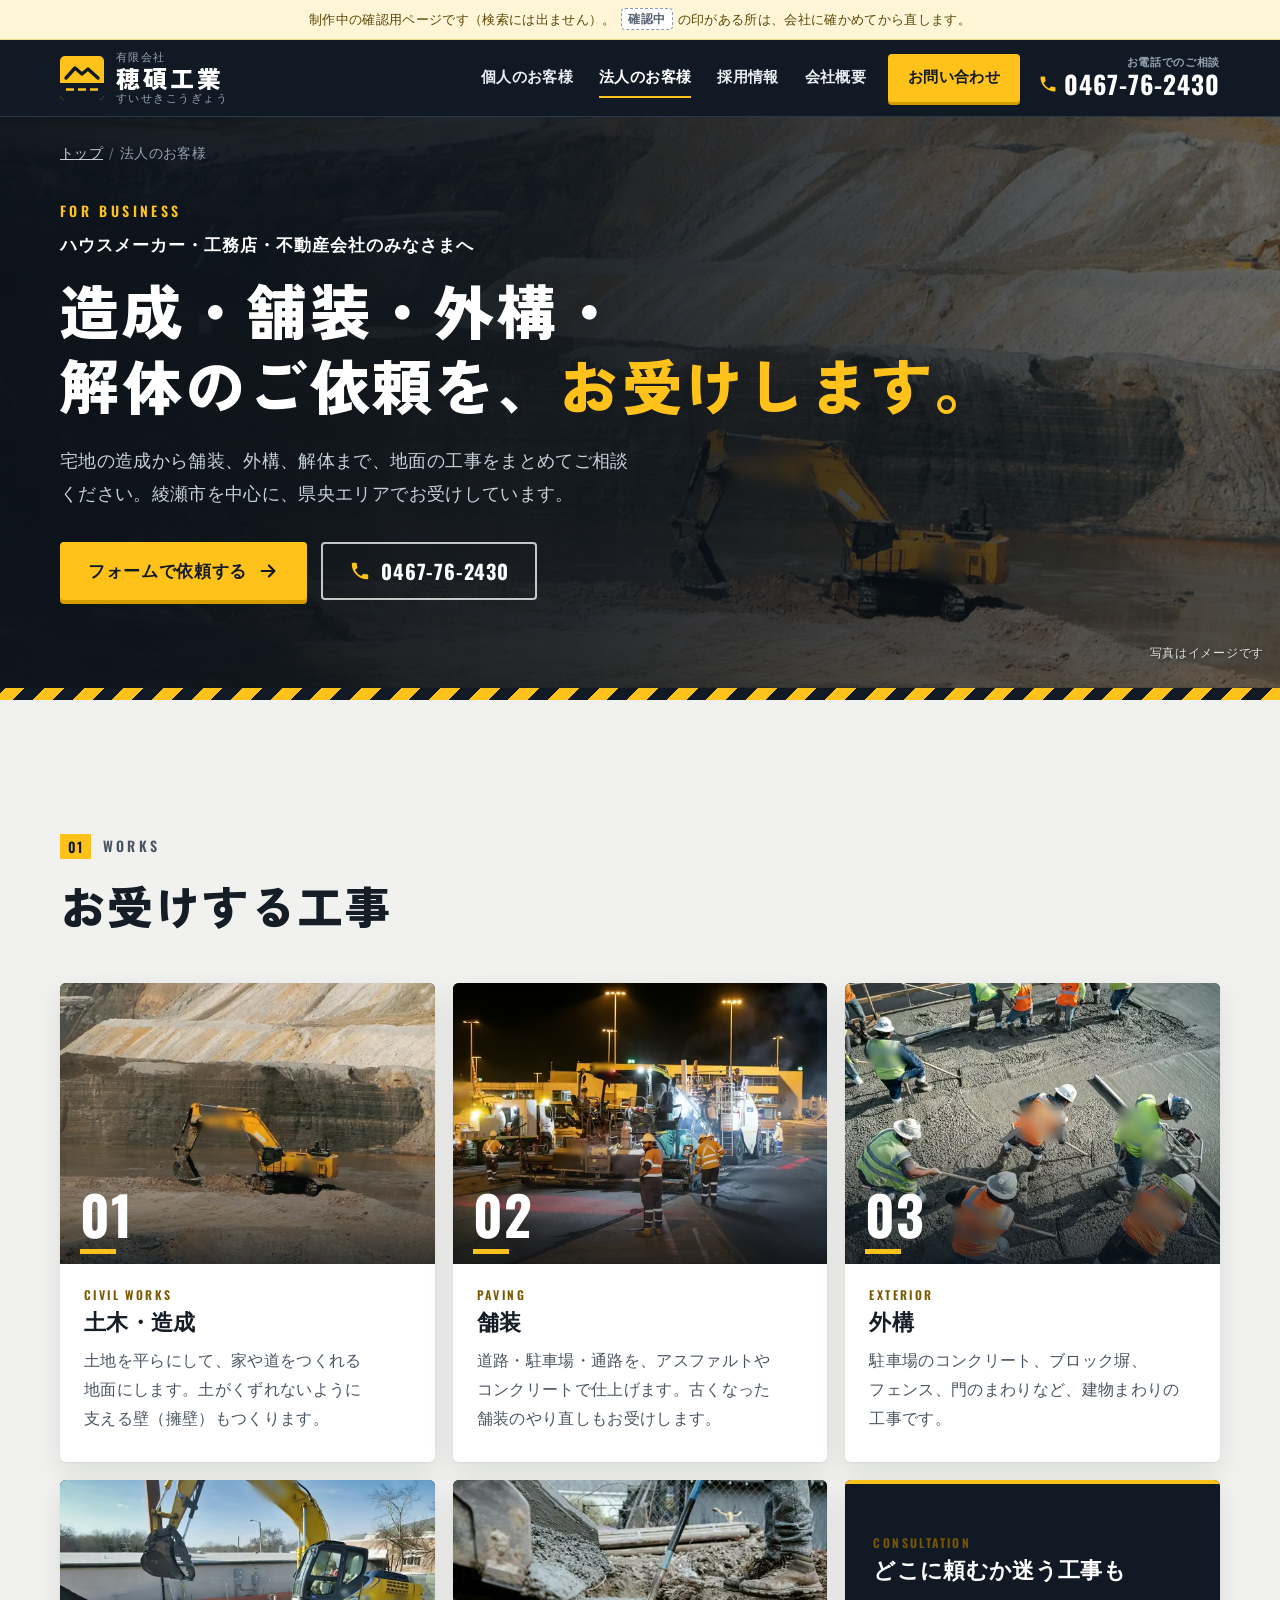
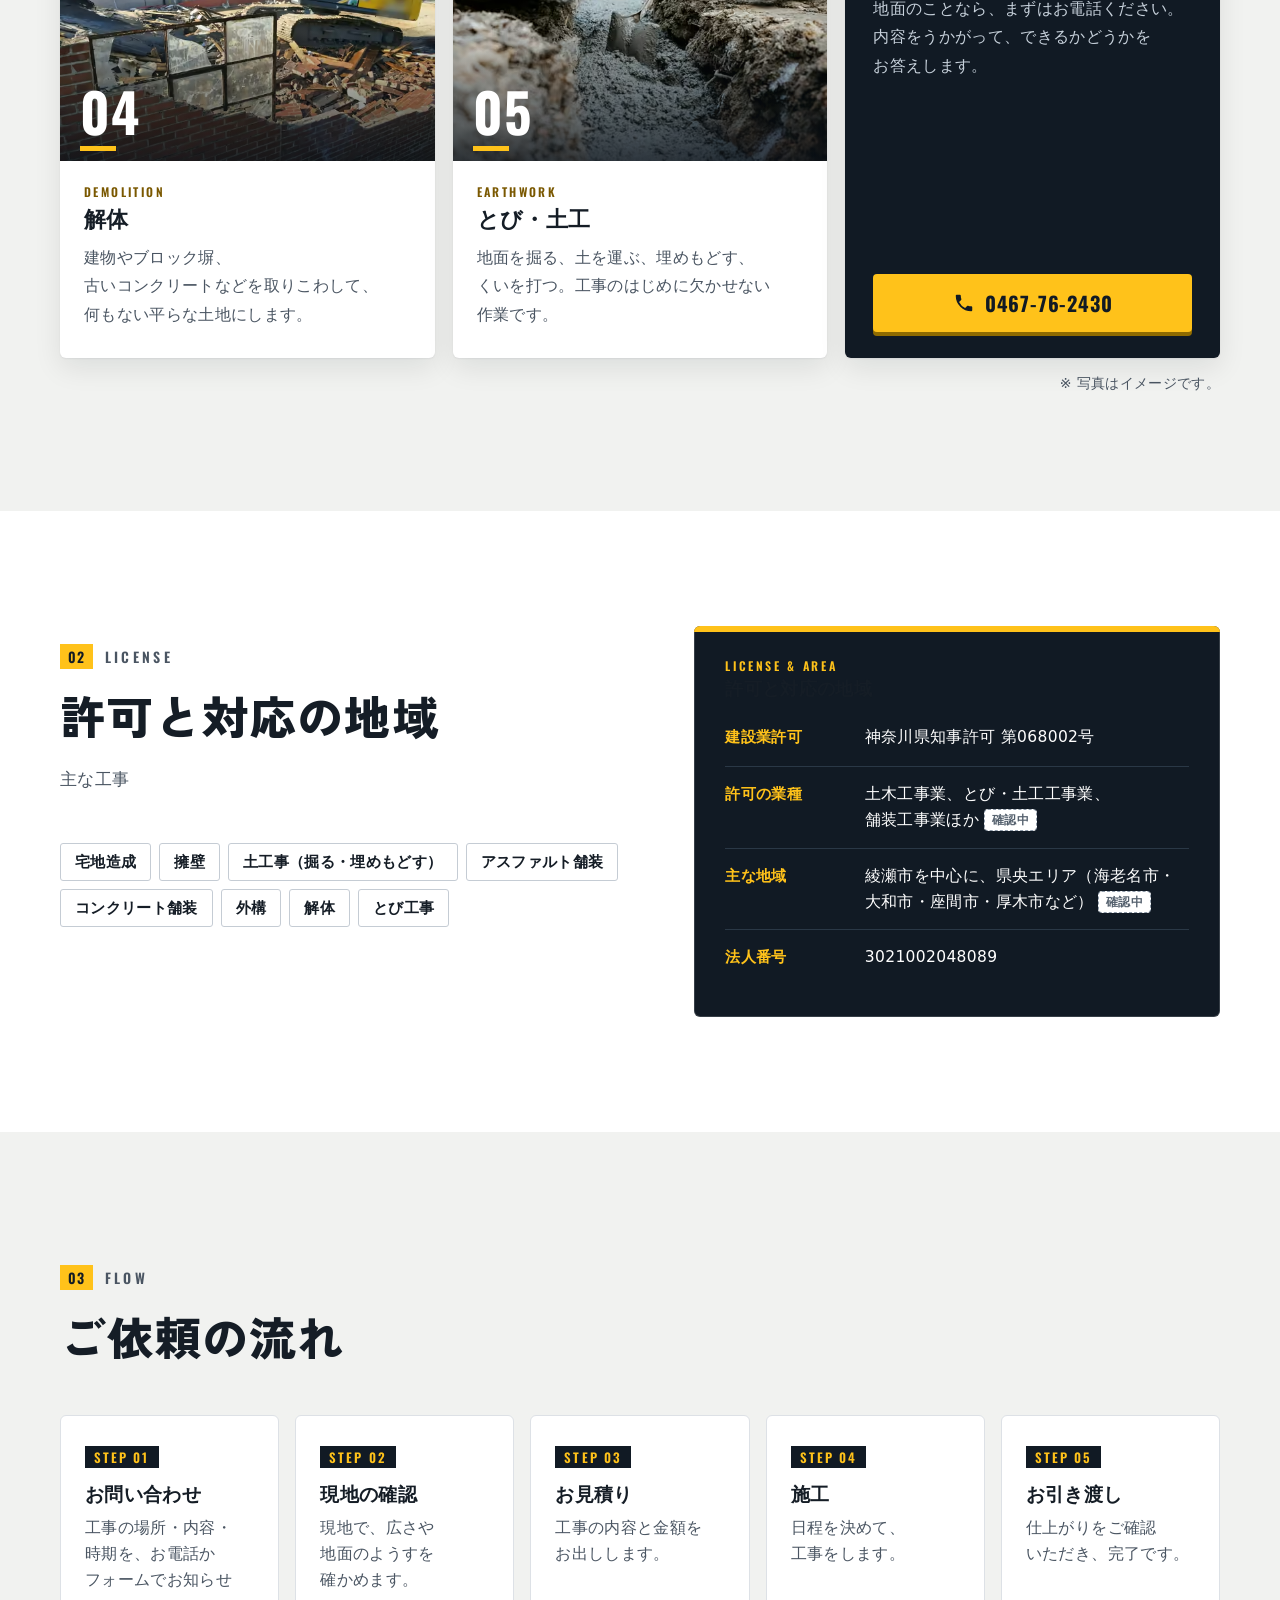
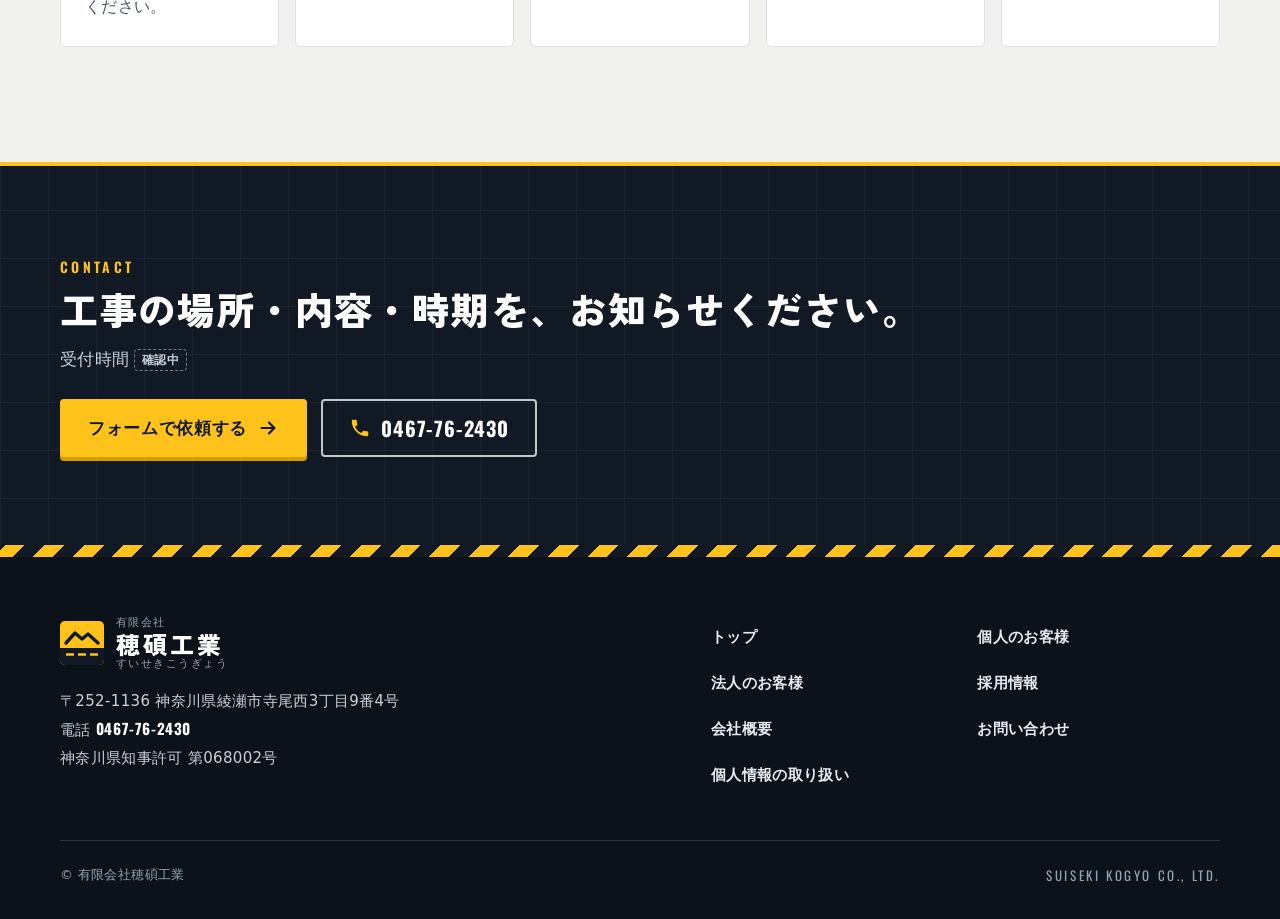
==== business.html @ 5ecaf432 "第4版：ページを7つに分け、写真のスライドなど動きのある部品を足す - 個人のお客様・法人のお客様・会社概要・お問い合わせのページを足し、トップから用件ごとに選べるようにした - トップの最初の画面を" ====
<!doctype html>
<html lang="ja">
<head>
<meta charset="utf-8">
<meta name="viewport" content="width=device-width,initial-scale=1,viewport-fit=cover">
<title>造成・舗装・外構・解体のご依頼｜法人のお客様｜有限会社穂碩工業（綾瀬市）</title>
<meta name="description" content="ハウスメーカー・工務店・不動産会社のみなさまへ。綾瀬市の有限会社穂碩工業は、宅地の造成から舗装、外構、解体まで、地面の工事をお受けしています。神奈川県知事許可 第068002号。">
<meta name="robots" content="noindex,nofollow">
<meta name="theme-color" content="#111A24">
<link rel="icon" href="assets/icon.svg" type="image/svg+xml">
<link rel="preconnect" href="https://fonts.googleapis.com">
<link rel="preconnect" href="https://fonts.gstatic.com" crossorigin>
<link rel="stylesheet" href="https://fonts.googleapis.com/css2?family=Oswald:wght@600;700&family=Zen+Kaku+Gothic+New:wght@900&display=swap&text=%20%21%23%25%26%27%28%29%2B%2C-.%2F0123456789%3A%3FABCDEFGHIJKLMNOPQRSTUVWXYZabcdefghijklmnopqrstuvwxyz%E3%80%81%E3%80%82%E3%81%82%E3%81%84%E3%81%86%E3%81%88%E3%81%8A%E3%81%8B%E3%81%8C%E3%81%8D%E3%81%8E%E3%81%8F%E3%81%91%E3%81%93%E3%81%94%E3%81%95%E3%81%97%E3%81%99%E3%81%9A%E3%81%9B%E3%81%9F%E3%81%A0%E3%81%A1%E3%81%A3%E3%81%A4%E3%81%A6%E3%81%A7%E3%81%A8%E3%81%A9%E3%81%AA%E3%81%AB%E3%81%AE%E3%81%AF%E3%81%B6%E3%81%B8%E3%81%BB%E3%81%BE%E3%81%BF%E3%82%81%E3%82%82%E3%82%87%E3%82%88%E3%82%89%E3%82%8A%E3%82%8B%E3%82%8C%E3%82%8F%E3%82%92%E3%82%93%E3%82%A2%E3%82%A6%E3%82%A9%E3%82%AB%E3%82%AF%E3%82%B8%E3%82%B9%E3%82%BB%E3%82%BF%E3%83%83%E3%83%8F%E3%83%95%E3%83%96%E3%83%9A%E3%83%9B%E3%83%A0%E3%83%A1%E3%83%AD%E3%83%BB%E3%83%BC%E4%B8%80%E4%B8%8D%E4%B8%BB%E4%BA%8B%E4%BA%BA%E4%BB%95%E4%BB%B6%E4%BC%9A%E4%BD%93%E4%BD%9C%E4%BD%BF%E4%BE%8B%E4%BE%9D%E5%80%8B%E5%83%8D%E5%85%88%E5%86%85%E5%87%BA%E5%89%8D%E5%8A%A9%E5%8B%95%E5%8B%99%E5%8B%9F%E5%8D%88%E5%8E%BB%E5%8F%96%E5%8F%97%E5%8F%AF%E5%8F%B0%E5%90%88%E5%95%8F%E5%9B%B0%E5%9C%9F%E5%9C%B0%E5%9F%9F%E5%A0%B1%E5%A0%B4%E5%A1%80%E5%A4%89%E5%A4%96%E5%AE%B6%E5%AE%B9%E5%AF%BA%E5%AF%BE%E5%B0%BE%E5%B1%A4%E5%B7%A5%E5%B8%82%E5%BA%8A%E5%BA%97%E5%BD%B9%E5%BE%8C%E5%BF%9C%E6%83%85%E6%88%90%E6%89%80%E6%89%B1%E6%8B%85%E6%8E%A1%E6%92%A4%E6%95%99%E6%97%A5%E6%98%BC%E6%99%82%E6%9B%9C%E6%9C%89%E6%9C%9F%E6%9C%A8%E6%9C%AA%E6%9D%A1%E6%A5%AD%E6%A6%82%E6%A7%8B%E6%B0%97%E6%B1%BA%E6%B5%81%E6%B6%88%E6%B8%A1%E7%80%AC%E7%8F%BE%E7%90%86%E7%94%A3%E7%94%A8%E7%9A%84%E7%9B%A4%E7%9B%AE%E7%9B%B4%E7%9B%B8%E7%9F%A5%E7%A2%A9%E7%A4%BE%E7%A9%82%E7%A9%8D%E7%AE%A1%E7%B5%8C%E7%B6%BE%E7%B7%92%E8%88%97%E8%A1%A8%E8%A3%85%E8%A3%9C%E8%A5%BF%E8%A6%81%E8%A6%8B%E8%A7%A3%E8%A8%98%E8%A8%B1%E8%AB%87%E8%B2%A0%E8%B3%AA%E8%B6%B3%E8%B7%AF%E8%BB%8A%E8%BB%BD%E9%80%A0%E9%81%B8%E9%8C%B2%E9%95%B7%E9%99%90%E9%9B%86%E9%9D%A2%E9%A0%BC%E9%A7%90%E9%A8%93%EF%BC%88%EF%BC%89%EF%BC%9F">
<link rel="preload" as="image" type="image/avif" imagesrcset="assets/photos/slide-civil-960.avif 960w, assets/photos/slide-civil-1600.avif 1600w, assets/photos/slide-civil-2400.avif 2400w" imagesizes="100vw" fetchpriority="high">
<link rel="stylesheet" href="assets/site.css">
</head>
<body>
<a class="skip" href="#main">本文へ移動</a>
<p class="dev-note">制作中の確認用ページです（検索には出ません）。<span class="tbd">確認中</span> の印がある所は、会社に確かめてから直します。</p>

<header class="site-head">
  <div class="wrap head-in">
    <a class="logo" href="./" aria-label="有限会社穂碩工業 トップへ">
      <svg viewBox="0 0 44 44" aria-hidden="true"><rect width="44" height="44" rx="5" fill="#FFC21A"/><path d="M0 27h44v12a5 5 0 0 1-5 5H5a5 5 0 0 1-5-5z" fill="#111A24"/><path d="M6 33.5h8M18 33.5h8M30 33.5h8" stroke="#FFC21A" stroke-width="2.5"/><path d="M6 22l9-10 7 6 6-5 10 9" fill="none" stroke="#111A24" stroke-width="3.4" stroke-linejoin="round" stroke-linecap="round"/></svg>
      <span class="logo-txt"><small>有限会社</small><b>穂碩工業</b><i>すいせきこうぎょう</i></span>
    </a>
    <nav class="gnav" id="gnav" aria-label="サイトの案内">
      <ul>
        <li><a href="residential.html">個人のお客様</a></li>
        <li><a href="business.html" aria-current="page">法人のお客様</a></li>
        <li><a href="recruit.html">採用情報</a></li>
        <li><a href="company.html">会社概要</a></li>
        <li class="gnav-cta"><a href="contact.html?kind=工事のご依頼（法人）">お問い合わせ</a></li>
      </ul>
      <div class="gnav-tel"><a class="btn btn-ghost" href="tel:0467762430" data-place="menu"><svg viewBox="0 0 24 24" aria-hidden="true"><path fill="currentColor" d="M6.6 10.8a15.2 15.2 0 0 0 6.6 6.6l2.2-2.2c.3-.3.7-.4 1-.2 1.1.4 2.3.6 3.6.6.6 0 1 .4 1 1V20c0 .6-.4 1-1 1A17 17 0 0 1 3 4c0-.6.4-1 1-1h3.5c.6 0 1 .4 1 1 0 1.3.2 2.5.6 3.6.1.3 0 .7-.2 1z"/></svg><span class="tel-no">0467-76-2430</span></a></div>
    </nav>
    <a class="head-tel" href="tel:0467762430" data-place="header" aria-label="電話をかける 0467-76-2430"><small>お電話でのご相談</small><b><svg viewBox="0 0 24 24" aria-hidden="true"><path fill="currentColor" d="M6.6 10.8a15.2 15.2 0 0 0 6.6 6.6l2.2-2.2c.3-.3.7-.4 1-.2 1.1.4 2.3.6 3.6.6.6 0 1 .4 1 1V20c0 .6-.4 1-1 1A17 17 0 0 1 3 4c0-.6.4-1 1-1h3.5c.6 0 1 .4 1 1 0 1.3.2 2.5.6 3.6.1.3 0 .7-.2 1z"/></svg><span class="tel-no">0467-76-2430</span></b></a>
    <button class="menu-btn" type="button" aria-expanded="false" aria-controls="gnav" aria-label="メニューを開く"><i></i><i></i><i></i></button>
  </div>
</header>

<main id="main">
  <section class="phero phero-photo is-wide" aria-labelledby="ph-h1">
    <picture class="hero-bg"><source type="image/avif" srcset="assets/photos/slide-civil-960.avif 960w, assets/photos/slide-civil-1600.avif 1600w, assets/photos/slide-civil-2400.avif 2400w" sizes="100vw"><img src="assets/photos/slide-civil-1600.webp" srcset="assets/photos/slide-civil-960.webp 960w, assets/photos/slide-civil-1600.webp 1600w, assets/photos/slide-civil-2400.webp 2400w" sizes="100vw" width="2400" height="1351" alt="" decoding="async" fetchpriority="high"></picture>
    <div class="wrap">
      <ol class="crumbs" aria-label="現在の場所"><li><a href="./">トップ</a></li><li>法人のお客様</li></ol>
      <p class="eyebrow">For Business</p>
      <h1 id="ph-h1"><span class="h1-sub">ハウスメーカー・工務店・不動産会社のみなさまへ</span>造成・舗装・外構・解体のご依頼を、<span class="y">お受けします。</span></h1>
      <p class="phero-lead">宅地の造成から舗装、外構、解体まで、地面の工事をまとめてご相談ください。綾瀬市を中心に、県央エリアでお受けしています。</p>
      <div class="btns">
        <a class="btn btn-main" href="contact.html?kind=工事のご依頼（法人）">フォームで依頼する<svg class="arrow" viewBox="0 0 24 24" aria-hidden="true"><path d="M5 12h13M13 6l6 6-6 6" fill="none" stroke="currentColor" stroke-width="2.4" stroke-linecap="round" stroke-linejoin="round"/></svg></a>
        <a class="btn btn-ghost" href="tel:0467762430" data-place="biz-hero"><svg viewBox="0 0 24 24" aria-hidden="true"><path fill="currentColor" d="M6.6 10.8a15.2 15.2 0 0 0 6.6 6.6l2.2-2.2c.3-.3.7-.4 1-.2 1.1.4 2.3.6 3.6.6.6 0 1 .4 1 1V20c0 .6-.4 1-1 1A17 17 0 0 1 3 4c0-.6.4-1 1-1h3.5c.6 0 1 .4 1 1 0 1.3.2 2.5.6 3.6.1.3 0 .7-.2 1z"/></svg><span class="tel-no">0467-76-2430</span></a>
      </div>
    </div>
    <p class="photo-note">写真はイメージです</p>
  </section>
  <div class="hazard" aria-hidden="true"></div>

  <!-- お受けする工事 -->
  <section class="sec sec-alt" id="works" aria-labelledby="wk-title">
    <div class="wrap">
      <div class="sec-head">
        <p class="eyebrow"><span class="num">01</span>Works</p>
        <h2 id="wk-title">お受けする工事</h2>
      </div>
      <div class="svc-grid">
        <article class="svc rv">
          <figure class="svc-ph rv-ph"><picture><source type="image/avif" srcset="assets/photos/civil-240.avif 240w, assets/photos/civil-560.avif 560w, assets/photos/civil-800.avif 800w" sizes="(max-width: 640px) 112px, (max-width: 1000px) 50vw, 380px"><img src="assets/photos/civil-560.webp" srcset="assets/photos/civil-240.webp 240w, assets/photos/civil-560.webp 560w, assets/photos/civil-800.webp 800w" sizes="(max-width: 640px) 112px, (max-width: 1000px) 50vw, 380px" width="1200" height="900" alt="大きな現場で土を掘る重機" decoding="async" loading="lazy"></picture><span class="svc-no" aria-hidden="true">01</span></figure>
          <div class="svc-body">
            <h3><span class="en">Civil Works</span>土木・造成</h3>
            <p class="svc-short">土地を平らにして、家や道の土台をつくります。</p>
            <p class="svc-long">土地を平らにして、家や道をつくれる地面にします。土がくずれないように支える壁（擁壁）もつくります。</p>
          </div>
        </article>
        <article class="svc rv">
          <figure class="svc-ph rv-ph"><picture><source type="image/avif" srcset="assets/photos/paving-240.avif 240w, assets/photos/paving-560.avif 560w, assets/photos/paving-800.avif 800w" sizes="(max-width: 640px) 112px, (max-width: 1000px) 50vw, 380px"><img src="assets/photos/paving-560.webp" srcset="assets/photos/paving-240.webp 240w, assets/photos/paving-560.webp 560w, assets/photos/paving-800.webp 800w" sizes="(max-width: 640px) 112px, (max-width: 1000px) 50vw, 380px" width="1200" height="900" alt="夜にアスファルトを敷く作業" decoding="async" loading="lazy"></picture><span class="svc-no" aria-hidden="true">02</span></figure>
          <div class="svc-body">
            <h3><span class="en">Paving</span>舗装</h3>
            <p class="svc-short">道路や駐車場を、アスファルトやコンクリートで。</p>
            <p class="svc-long">道路・駐車場・通路を、アスファルトやコンクリートで仕上げます。古くなった舗装のやり直しもお受けします。</p>
          </div>
        </article>
        <article class="svc rv">
          <figure class="svc-ph rv-ph"><picture><source type="image/avif" srcset="assets/photos/exterior-240.avif 240w, assets/photos/exterior-560.avif 560w, assets/photos/exterior-800.avif 800w" sizes="(max-width: 640px) 112px, (max-width: 1000px) 50vw, 380px"><img src="assets/photos/exterior-560.webp" srcset="assets/photos/exterior-240.webp 240w, assets/photos/exterior-560.webp 560w, assets/photos/exterior-800.webp 800w" sizes="(max-width: 640px) 112px, (max-width: 1000px) 50vw, 380px" width="1200" height="900" alt="コンクリートをならす作業員" decoding="async" loading="lazy"></picture><span class="svc-no" aria-hidden="true">03</span></figure>
          <div class="svc-body">
            <h3><span class="en">Exterior</span>外構</h3>
            <p class="svc-short">駐車場・ブロック塀・フェンスなど、建物まわりの工事です。</p>
            <p class="svc-long">駐車場のコンクリート、ブロック塀、フェンス、門のまわりなど、建物まわりの工事です。</p>
          </div>
        </article>
        <article class="svc rv">
          <figure class="svc-ph rv-ph"><picture><source type="image/avif" srcset="assets/photos/demolition-240.avif 240w, assets/photos/demolition-560.avif 560w, assets/photos/demolition-800.avif 800w" sizes="(max-width: 640px) 112px, (max-width: 1000px) 50vw, 380px"><img src="assets/photos/demolition-560.webp" srcset="assets/photos/demolition-240.webp 240w, assets/photos/demolition-560.webp 560w, assets/photos/demolition-800.webp 800w" sizes="(max-width: 640px) 112px, (max-width: 1000px) 50vw, 380px" width="1200" height="900" alt="重機で建物を取りこわす現場" decoding="async" loading="lazy"></picture><span class="svc-no" aria-hidden="true">04</span></figure>
          <div class="svc-body">
            <h3><span class="en">Demolition</span>解体</h3>
            <p class="svc-short">建物やブロック塀を取りこわし、平らな土地にします。</p>
            <p class="svc-long">建物やブロック塀、古いコンクリートなどを取りこわして、何もない平らな土地にします。</p>
          </div>
        </article>
        <article class="svc rv">
          <figure class="svc-ph rv-ph"><picture><source type="image/avif" srcset="assets/photos/earthwork-240.avif 240w, assets/photos/earthwork-560.avif 560w, assets/photos/earthwork-800.avif 800w" sizes="(max-width: 640px) 112px, (max-width: 1000px) 50vw, 380px"><img src="assets/photos/earthwork-560.webp" srcset="assets/photos/earthwork-240.webp 240w, assets/photos/earthwork-560.webp 560w, assets/photos/earthwork-800.webp 800w" sizes="(max-width: 640px) 112px, (max-width: 1000px) 50vw, 380px" width="1200" height="900" alt="掘った溝にコンクリートを入れる作業" decoding="async" loading="lazy"></picture><span class="svc-no" aria-hidden="true">05</span></figure>
          <div class="svc-body">
            <h3><span class="en">Earthwork</span>とび・土工</h3>
            <p class="svc-short">掘る・運ぶ・埋めもどす。工事のはじめの作業です。</p>
            <p class="svc-long">地面を掘る、土を運ぶ、埋めもどす、くいを打つ。工事のはじめに欠かせない作業です。</p>
          </div>
        </article>
        <article class="svc svc-cta">
          <div class="svc-body">
            <h3><span class="en y">Consultation</span>どこに頼むか迷う工事も</h3>
            <p>地面のことなら、まずはお電話ください。内容をうかがって、できるかどうかをお答えします。</p>
          </div>
          <a class="btn btn-main" href="tel:0467762430" data-place="service"><svg viewBox="0 0 24 24" aria-hidden="true"><path fill="currentColor" d="M6.6 10.8a15.2 15.2 0 0 0 6.6 6.6l2.2-2.2c.3-.3.7-.4 1-.2 1.1.4 2.3.6 3.6.6.6 0 1 .4 1 1V20c0 .6-.4 1-1 1A17 17 0 0 1 3 4c0-.6.4-1 1-1h3.5c.6 0 1 .4 1 1 0 1.3.2 2.5.6 3.6.1.3 0 .7-.2 1z"/></svg><span class="tel-no">0467-76-2430</span></a>
        </article>
      </div>
      <p class="note photo-cap">※ 写真はイメージです。</p>
    </div>
  </section>

  <!-- 許可と地域 -->
  <section class="sec" id="license" aria-labelledby="lc-title">
    <div class="wrap biz">
      <div>
      <div class="sec-head">
        <p class="eyebrow"><span class="num">02</span>License</p>
        <h2 id="lc-title">許可と対応の地域</h2>
        <p>主な工事</p>
      </div>
        <ul class="chips" aria-label="主な工事">
          <li>宅地造成</li><li>擁壁</li><li>土工事（掘る・埋めもどす）</li><li>アスファルト舗装</li><li>コンクリート舗装</li><li>外構</li><li>解体</li><li>とび工事</li>
        </ul>
      </div>
      <div class="facts facts-wide">
        <h3><span class="en">License &amp; Area</span>許可と対応の地域</h3>
        <dl>
          <div><dt>建設業許可</dt><dd>神奈川県知事許可 第068002号</dd></div>
          <div><dt>許可の業種</dt><dd>土木工事業、とび・土工工事業、舗装工事業ほか<span class="tbd">確認中</span></dd></div>
          <div><dt>主な地域</dt><dd>綾瀬市を中心に、県央エリア（海老名市・大和市・座間市・厚木市など）<span class="tbd">確認中</span></dd></div>
          <div><dt>法人番号</dt><dd>3021002048089</dd></div>
        </dl>
      </div>
    </div>
  </section>

  <!-- ご依頼の流れ -->
  <section class="sec sec-alt" id="flow" aria-labelledby="fl-title">
    <div class="wrap">
      <div class="sec-head">
        <p class="eyebrow"><span class="num">03</span>Flow</p>
        <h2 id="fl-title">ご依頼の流れ</h2>
      </div>
      <ol class="hsteps hsteps-5">
        <li><b>お問い合わせ</b><p>工事の場所・内容・時期を、お電話かフォームでお知らせください。</p></li>
        <li><b>現地の確認</b><p>現地で、広さや地面のようすを確かめます。</p></li>
        <li><b>お見積り</b><p>工事の内容と金額をお出しします。</p></li>
        <li><b>施工</b><p>日程を決めて、工事をします。</p></li>
        <li><b>お引き渡し</b><p>仕上がりをご確認いただき、完了です。</p></li>
      </ol>
    </div>
  </section>

  <section class="cta-band" aria-labelledby="cta-title">
    <div class="wrap cta-in">
      <div>
        <p class="eyebrow">Contact</p>
        <h2 id="cta-title">工事の場所・内容・時期を、お知らせください。</h2>
        <p>受付時間<span class="tbd">確認中</span></p>
      </div>
      <div class="btns">
        <a class="btn btn-main" href="contact.html?kind=工事のご依頼（法人）">フォームで依頼する<svg class="arrow" viewBox="0 0 24 24" aria-hidden="true"><path d="M5 12h13M13 6l6 6-6 6" fill="none" stroke="currentColor" stroke-width="2.4" stroke-linecap="round" stroke-linejoin="round"/></svg></a>
        <a class="btn btn-ghost" href="tel:0467762430" data-place="biz-cta"><svg viewBox="0 0 24 24" aria-hidden="true"><path fill="currentColor" d="M6.6 10.8a15.2 15.2 0 0 0 6.6 6.6l2.2-2.2c.3-.3.7-.4 1-.2 1.1.4 2.3.6 3.6.6.6 0 1 .4 1 1V20c0 .6-.4 1-1 1A17 17 0 0 1 3 4c0-.6.4-1 1-1h3.5c.6 0 1 .4 1 1 0 1.3.2 2.5.6 3.6.1.3 0 .7-.2 1z"/></svg><span class="tel-no">0467-76-2430</span></a>
      </div>
    </div>
  </section>
</main>

<footer class="site-foot">
  <div class="hazard" aria-hidden="true"></div>
  <div class="wrap">
    <div class="foot-in">
      <div>
        <a class="logo" href="./" aria-label="有限会社穂碩工業 トップへ">
          <svg viewBox="0 0 44 44" aria-hidden="true"><rect width="44" height="44" rx="5" fill="#FFC21A"/><path d="M0 27h44v12a5 5 0 0 1-5 5H5a5 5 0 0 1-5-5z" fill="#111A24"/><path d="M6 33.5h8M18 33.5h8M30 33.5h8" stroke="#FFC21A" stroke-width="2.5"/><path d="M6 22l9-10 7 6 6-5 10 9" fill="none" stroke="#111A24" stroke-width="3.4" stroke-linejoin="round" stroke-linecap="round"/></svg>
          <span class="logo-txt"><small>有限会社</small><b>穂碩工業</b><i>すいせきこうぎょう</i></span>
        </a>
        <p class="foot-info">〒252-1136 神奈川県綾瀬市寺尾西3丁目9番4号<br>電話 <a href="tel:0467762430" data-place="footer"><span class="tel-no">0467-76-2430</span></a><br>神奈川県知事許可 第068002号</p>
      </div>
      <nav class="foot-nav" aria-label="フッターの案内">
        <a href="./">トップ</a>
        <a href="residential.html">個人のお客様</a>
        <a href="business.html" aria-current="page">法人のお客様</a>
        <a href="recruit.html">採用情報</a>
        <a href="company.html">会社概要</a>
        <a href="contact.html">お問い合わせ</a>
        <a href="privacy.html">個人情報の取り扱い</a>
      </nav>
    </div>
    <p class="foot-copy"><span>© 有限会社穂碩工業</span><span class="en">Suiseki Kogyo Co., Ltd.</span></p>
  </div>
</footer>

<div class="mbar">
  <a class="btn btn-ghost" href="tel:0467762430" data-place="mbar"><svg viewBox="0 0 24 24" aria-hidden="true"><path fill="currentColor" d="M6.6 10.8a15.2 15.2 0 0 0 6.6 6.6l2.2-2.2c.3-.3.7-.4 1-.2 1.1.4 2.3.6 3.6.6.6 0 1 .4 1 1V20c0 .6-.4 1-1 1A17 17 0 0 1 3 4c0-.6.4-1 1-1h3.5c.6 0 1 .4 1 1 0 1.3.2 2.5.6 3.6.1.3 0 .7-.2 1z"/></svg>電話する</a>
  <a class="btn btn-main" href="contact.html?kind=工事のご依頼（法人）">フォームで依頼</a>
</div>

<script src="assets/phrase.js" defer></script>
<script src="assets/site.js" defer></script>
</body>
</html>
---- assets/site.css ----
@charset "utf-8";
/* 有限会社穂碩工業 共通の見た目（第2版 2026-11-17「もっと建設業っぽく、かっこよく」）
   考え方：鉄の黒（ほぼ黒の藍）と、工事の黄。角は小さく、線はまっすぐ。
   地面の層（アスファルト・砕石・土）と、工事現場の黄黒の縞を、飾りに使う。 */

:root{
  --dark:#111A24;      /* 鉄の黒：ヘッダー・最初の画面・濃い章 */
  --dark-2:#1A2633;    /* 少し明るい黒：法人の章・カード */
  --dark-3:#2A3846;    /* 黒の上の線 */
  --darkest:#0B121A;   /* フッター */
  --yellow:#FFC21A;    /* 工事の黄：申込みのボタン・印・縞 */
  --yellow-d:#D49E00;
  --yellow-l:#FFF4D1;
  --gold-ink:#7A5800;  /* 白い地の上の小さな英字（黄では読めないので濃い金。白で6.5・コンクリート色で5.8） */
  --ink:#151D26;       /* 字 */
  --sub:#4A5562;       /* 補助の字 */
  --on-dark:#FFFFFF;
  --on-dark-2:#C7D1DB; /* 黒の上の本文 */
  --on-dark-3:#94A3B3; /* 黒の上の補助 */
  --line:#DDE1E6;
  --paper:#FFFFFF;
  --concrete:#F1F2F0;  /* 章の地 */
  --asphalt:#2B3138;   /* 地面の層（飾り） */
  --gravel:#BDB6A8;
  --soil:#8A6A48;
  --red:#C62828;       /* エラーと「必須」だけ */
  --f-en:"Oswald","Arial Narrow","Helvetica Neue",sans-serif;
  --f-head:"Zen Kaku Gothic New","Hiragino Sans","BIZ UDPGothic",sans-serif;
  --f-body:"Hiragino Sans","Hiragino Kaku Gothic ProN","BIZ UDPGothic","Yu Gothic UI","Meiryo",system-ui,sans-serif;
  --r:6px;
  --shadow:0 1px 2px rgba(11,18,26,.06),0 10px 28px rgba(11,18,26,.09);
  --sec:clamp(72px,9vw,120px);
  --w:1160px;
  --head-h:76px;
  --grid:linear-gradient(rgba(255,255,255,.04) 1px,transparent 1px),linear-gradient(90deg,rgba(255,255,255,.04) 1px,transparent 1px);
  --hazard:repeating-linear-gradient(-45deg,var(--yellow) 0 14px,var(--dark) 14px 28px);
}

*,*::before,*::after{box-sizing:border-box}
html{-webkit-text-size-adjust:100%;scroll-padding-top:calc(var(--head-h) + 12px);text-spacing-trim:trim-start}
html.motion{scroll-behavior:smooth}
body{margin:0;background:var(--paper);color:var(--ink);font-family:var(--f-body);font-size:17px;line-height:1.85;letter-spacing:.02em;-webkit-font-smoothing:antialiased}
img{max-width:100%;height:auto;display:block}
a{color:inherit}
p{margin:0 0 1em}
p:last-child{margin-bottom:0}
ul,ol{margin:0;padding:0;list-style:none}
button{font:inherit}
:focus-visible{outline:3px solid #2F7BE0;outline-offset:3px;border-radius:4px}

h1,h2{font-family:var(--f-head);font-weight:900;line-height:1.32;letter-spacing:.03em;margin:0;text-wrap:balance;word-break:auto-phrase}
h3{font-weight:700;line-height:1.5;margin:0;text-wrap:balance;word-break:auto-phrase}
/* 日本語の折り返し：assets/phrase.js が文節の切れ目に <wbr> を入れたページだけ、語の途中で切らない */
html.phrase,html.phrase h1,html.phrase h2,html.phrase h3{word-break:keep-all;overflow-wrap:break-word}
x-phrase{display:inline}
x-nb{white-space:nowrap}

.skip{position:absolute;left:8px;top:-80px;z-index:100;padding:10px 16px;border-radius:4px;background:#fff;color:var(--ink);font-weight:700;text-decoration:none;box-shadow:var(--shadow)}
.skip:focus{top:8px}
.sr{position:absolute;width:1px;height:1px;overflow:hidden;clip:rect(0 0 0 0);white-space:nowrap}
.wrap{position:relative;max-width:calc(var(--w) + 48px);margin-inline:auto;padding-inline:24px}
.tel-no{white-space:nowrap;font-family:var(--f-en);font-weight:700;letter-spacing:.04em}
.en{font-family:var(--f-en);letter-spacing:.14em;text-transform:uppercase;white-space:nowrap}
.y{color:var(--yellow)}
.hazard{height:12px;background:var(--hazard)}

/* 確認中の印（公開前に、会社に確かめて消す） */
.tbd{display:inline-block;vertical-align:.1em;margin-left:.4em;padding:0 .55em;border:1.5px dashed #8E9AA8;border-radius:4px;font-size:12px;font-weight:700;line-height:1.7;color:#55616E;background:#fff;letter-spacing:.04em;white-space:nowrap;font-family:var(--f-body)}
.on-dark .tbd,.sec-dark .tbd,.sec-steel .tbd,.tel-card .tbd,.partner .tbd{background:transparent;color:var(--on-dark-2);border-color:#6F7E8E}
.dev-note{margin:0;padding:8px 16px;background:#FFF6D8;border-bottom:1px solid #F0DA8A;color:#5A4500;font-size:13px;line-height:1.6;text-align:center}

/* ---------- ボタン ---------- */
.btn{display:inline-flex;align-items:center;justify-content:center;gap:10px;min-height:58px;padding:12px 28px;border:0;border-radius:4px;font-weight:700;font-size:17px;line-height:1.3;letter-spacing:.04em;text-decoration:none;cursor:pointer;transition:transform .12s,box-shadow .12s,background-color .15s,color .15s;-webkit-tap-highlight-color:transparent}
.btn svg{width:22px;height:22px;flex:none}
.btn .tel-no{font-size:1.18em}
.btn-main{background:var(--yellow);color:var(--dark);box-shadow:0 4px 0 var(--yellow-d)}
.btn-main:hover{background:#FFCD3D}
.btn-tel{background:var(--dark);color:#fff;box-shadow:0 4px 0 #000}
.btn-tel svg{color:var(--yellow)}
.btn-tel:hover{background:#1D2A38}
.btn-ghost{background:transparent;color:#fff;box-shadow:inset 0 0 0 2px rgba(255,255,255,.75)}
.btn-ghost svg{color:var(--yellow)}
.btn-ghost:hover{background:rgba(255,255,255,.08)}
.btn-line{background:#fff;color:var(--dark);box-shadow:inset 0 0 0 2px var(--dark)}
.btn-line:hover{background:var(--yellow-l)}
.btn-main:active{transform:translateY(3px);box-shadow:0 1px 0 var(--yellow-d)}
.btn-tel:active{transform:translateY(3px);box-shadow:0 1px 0 #000}
.btn-ghost:active,.btn-line:active{transform:translateY(2px)}
.btns{display:flex;flex-wrap:wrap;gap:14px}
.arrow{width:18px;height:18px;flex:none}

/* ---------- ヘッダー ---------- */
.site-head{position:sticky;top:0;z-index:50;background:var(--dark);color:#fff;border-bottom:1px solid var(--dark-3);transition:box-shadow .2s}
.site-head.scrolled{box-shadow:0 6px 24px rgba(0,0,0,.35)}
.head-in{display:flex;align-items:center;gap:18px;height:var(--head-h)}
.logo{display:flex;align-items:center;gap:12px;color:#fff;text-decoration:none;flex:none}
.logo svg{width:44px;height:44px;flex:none}
.logo-txt{display:flex;flex-direction:column;line-height:1.15}
.logo-txt small{font-size:11px;color:var(--on-dark-3);letter-spacing:.12em}
.logo-txt b{font-family:var(--f-head);font-weight:900;font-size:24px;letter-spacing:.12em}
.logo-txt i{font-style:normal;font-size:10.5px;color:var(--on-dark-3);letter-spacing:.14em}
.gnav{margin-left:auto}
.gnav ul{display:flex;align-items:center;gap:2px}
.gnav ul a{position:relative;display:block;padding:10px 12px;color:#E8EDF2;font-weight:700;font-size:15px;text-decoration:none;white-space:nowrap}
.gnav ul a::after{content:"";position:absolute;left:12px;right:12px;bottom:4px;height:2px;background:var(--yellow);transform:scaleX(0);transform-origin:left;transition:transform .2s}
.gnav ul a:hover::after,.gnav ul a[aria-current="page"]::after{transform:scaleX(1)}
.gnav ul a[aria-current="page"]{color:#fff}
.gnav .gnav-cta a{margin-left:8px;padding-inline:20px;background:var(--yellow);color:var(--dark);border-radius:4px;box-shadow:0 3px 0 var(--yellow-d)}
.gnav .gnav-cta a::after{display:none}
.gnav .gnav-cta a:hover{background:#FFCD3D}
.gnav-tel{display:none}
.head-tel{display:flex;flex-direction:column;align-items:flex-end;flex:none;color:#fff;text-decoration:none;line-height:1.15}
.head-tel small{font-size:11px;color:var(--on-dark-3);font-weight:700;letter-spacing:.06em}
.head-tel b{display:flex;align-items:center;gap:6px;font-size:25px}
.head-tel svg{width:20px;height:20px;color:var(--yellow)}
.menu-btn{display:none;width:48px;height:48px;border:1px solid var(--dark-3);border-radius:4px;background:var(--dark-2);color:#fff;cursor:pointer;flex:none;position:relative}
.menu-btn i{position:absolute;left:13px;right:13px;height:2.5px;background:currentColor;transition:transform .2s,opacity .2s}
.menu-btn i:nth-child(1){top:15px}
.menu-btn i:nth-child(2){top:22px}
.menu-btn i:nth-child(3){top:29px}
.nav-open .menu-btn i:nth-child(1){transform:translateY(7px) rotate(45deg)}
.nav-open .menu-btn i:nth-child(2){opacity:0}
.nav-open .menu-btn i:nth-child(3){transform:translateY(-7px) rotate(-45deg)}

@media (max-width:1100px){
  .menu-btn{display:block}
  .head-tel{margin-left:auto}
  .gnav{position:fixed;left:0;right:0;top:var(--nav-top,var(--head-h));bottom:0;margin:0;padding:12px 24px 40px;background:var(--dark);border-top:1px solid var(--dark-3);overflow-y:auto;display:none}
  .nav-open .gnav{display:block}
  .nav-open body{overflow:hidden}
  .gnav ul{flex-direction:column;align-items:stretch;gap:0}
  .gnav li{border-bottom:1px solid var(--dark-3)}
  .gnav ul a{padding:17px 6px;font-size:17px}
  .gnav ul a::after{display:none}
  .gnav .gnav-cta{border:0;margin-top:22px}
  .gnav .gnav-cta a{margin:0;text-align:center;padding:17px}
  .gnav-tel{display:flex;margin-top:14px}
  .gnav-tel .btn{width:100%}
}
@media (max-width:600px){
  :root{--head-h:66px}
  .wrap{padding-inline:16px}
  .logo svg{width:38px;height:38px}
  .logo-txt b{font-size:21px}
  .head-tel small{display:none}
  .head-tel b{font-size:0;gap:0;width:48px;height:48px;border-radius:4px;background:var(--yellow);justify-content:center}
  .head-tel svg{width:22px;height:22px;color:var(--dark)}
  .head-in{gap:10px}
  .gnav{padding-inline:16px}
}

/* ---------- 章の共通 ---------- */
.sec{position:relative;padding-block:var(--sec);overflow:clip}
.sec-alt{background:var(--concrete)}
.sec-dark{background-color:var(--dark);background-image:var(--grid);background-size:48px 48px;color:var(--on-dark-2)}
.sec-steel{background:var(--dark-2);color:var(--on-dark-2)}
.sec-dark h2,.sec-steel h2,.sec-dark h3,.sec-steel h3{color:#fff}
.sec-head{position:relative;max-width:800px;margin-bottom:48px}
.sec-head.center{margin-inline:auto;text-align:center}
.sec-head h2{font-size:clamp(30px,3.9vw,46px)}
.sec-head p{margin-top:18px;color:var(--sub)}
.sec-dark .sec-head p,.sec-steel .sec-head p{color:var(--on-dark-2)}
.eyebrow{display:inline-flex;align-items:center;gap:12px;margin:0 0 16px;font-family:var(--f-en);font-weight:600;font-size:14px;line-height:1;letter-spacing:.24em;text-transform:uppercase;color:var(--ink)}
.eyebrow .num{display:inline-block;padding:6px 8px 5px;background:var(--yellow);color:var(--dark);letter-spacing:.06em}
.sec-dark .eyebrow,.sec-steel .eyebrow,.on-dark .eyebrow{color:var(--yellow)}
.sec>.wrap{z-index:1}
.note{font-size:14px;color:var(--sub);line-height:1.7}
.sec-dark .note,.sec-steel .note{color:var(--on-dark-3)}

/* ---------- 最初の画面（写真） ---------- */
.hero{position:relative;isolation:isolate;background:var(--dark);color:var(--on-dark-2);overflow:clip}
.hero-bg{position:absolute;inset:0;z-index:-2}
.hero-bg img{width:100%;height:100%;object-fit:cover;object-position:66% 42%}
.hero::before{content:"";position:absolute;inset:0;z-index:-1;background:linear-gradient(90deg,rgba(11,18,26,.95) 0%,rgba(11,18,26,.86) 32%,rgba(11,18,26,.42) 60%,rgba(11,18,26,.08) 100%),linear-gradient(0deg,rgba(11,18,26,.9) 0%,rgba(11,18,26,0) 36%)}
/* 写真がゆっくり寄る（1回だけ。字は隠さない） */
html.motion .hero-bg img{animation:kb 16s cubic-bezier(.2,.6,.3,1) both}
@keyframes kb{from{transform:scale(1.12)}to{transform:scale(1)}}
.hero-in{display:flex;flex-direction:column;justify-content:flex-end;min-height:min(800px,calc(100svh - var(--head-h) - 40px));padding-block:96px 64px}
.hero-in>*{max-width:720px}
.hero-kick{display:flex;flex-wrap:wrap;align-items:center;gap:6px 14px;margin:0 0 14px;font-size:15px;font-weight:700;color:#fff}
.hero-kick .en{display:inline-flex;align-items:center;gap:10px;color:var(--yellow);font-weight:600;font-size:14px;letter-spacing:.2em}
.hero-kick .en::before{content:"";width:34px;height:3px;background:var(--yellow)}
.h1-sub{display:block;margin-bottom:.7em;font-family:var(--f-body);font-weight:700;font-size:clamp(15px,1.35vw,19px);line-height:1.5;letter-spacing:.06em;color:#fff;text-shadow:none}
.hero h1{font-size:clamp(44px,6vw,88px);line-height:1.16;color:#fff;letter-spacing:.04em;text-shadow:0 2px 24px rgba(0,0,0,.35)}
.hero-lead{max-width:31em;margin:28px 0 0;font-size:18px;color:#DCE3EA}
.hero-btns{margin-top:34px}
.hero-spec{display:grid;grid-template-columns:repeat(3,minmax(0,1fr));margin:48px 0 0;border-top:1px solid rgba(255,255,255,.22)}
.hero-spec li{padding:16px 16px 0;border-right:1px solid rgba(255,255,255,.14)}
.hero-spec li:first-child{padding-left:0}
.hero-spec li:last-child{border-right:0}
.hero-spec .en{display:block;font-size:12px;color:var(--yellow);letter-spacing:.22em;line-height:1.4}
.hero-spec b{display:block;margin-top:4px;font-size:15px;line-height:1.55;color:#fff}
.photo-note{position:absolute;right:16px;bottom:24px;margin:0;font-size:12px;letter-spacing:.06em;color:rgba(255,255,255,.85);text-shadow:0 1px 4px rgba(0,0,0,.6)}
.hero>.hazard{position:absolute;left:0;right:0;bottom:0}

@media (max-width:900px){
  .hero::before{background:linear-gradient(180deg,rgba(11,18,26,.25) 0%,rgba(11,18,26,.55) 28%,rgba(11,18,26,.9) 52%,rgba(11,18,26,.96) 100%)}
  .hero-bg img{object-position:64% 18%;height:62%}
  .hero-bg{bottom:auto;height:100%}
  .hero-in{min-height:0;padding-block:clamp(150px,44vw,300px) 56px}
  .hero-spec{grid-template-columns:minmax(0,1fr);margin-top:36px}
  .hero-spec li{padding:12px 0;border-right:0;border-bottom:1px solid rgba(255,255,255,.12);display:grid;grid-template-columns:6.5em minmax(0,1fr);align-items:baseline;gap:8px}
  .hero-spec li:first-child{padding-left:0}
  .hero-spec li:last-child{border-bottom:0}
  .hero-spec b{margin-top:0}
  .hero-lead{margin-top:22px;font-size:17px}
  .hero-btns{margin-top:28px}
  .photo-note{top:12px;bottom:auto}
}
@media (max-width:600px){
  .hero h1{font-size:clamp(34px,10.6vw,50px)}
  .hero-btns{display:grid;grid-template-columns:minmax(0,1fr)}
  .hero-btns .btn{width:100%}
}

/* ---------- 入り口のカード ---------- */
.doors-sec{padding-block:56px}
.doors{display:grid;grid-template-columns:repeat(3,minmax(0,1fr));gap:18px}
.door{position:relative;display:grid;grid-template-columns:minmax(0,1fr) auto;grid-template-areas:"s go" "h go" "p p";gap:2px 16px;padding:26px 24px 24px;border:1px solid var(--line);border-left:5px solid var(--dark);border-radius:var(--r);background:#fff;color:var(--ink);text-decoration:none;box-shadow:var(--shadow);transition:transform .18s,box-shadow .18s,border-color .18s}
.door:hover{transform:translateY(-3px);border-left-color:var(--yellow);box-shadow:0 2px 4px rgba(11,18,26,.06),0 18px 36px rgba(11,18,26,.13)}
.door small{grid-area:s;font-family:var(--f-en);font-size:12px;font-weight:600;letter-spacing:.22em;color:var(--gold-ink);text-transform:uppercase;line-height:1.4}
.door h3{grid-area:h;font-size:21px}
.door p{grid-area:p;margin:10px 0 0;color:var(--sub);font-size:15px;line-height:1.7}
.door .go{grid-area:go;align-self:center;display:grid;place-items:center;width:42px;height:42px;border-radius:50%;background:var(--dark);color:#fff;transition:background-color .2s,color .2s}
.door:hover .go{background:var(--yellow);color:var(--dark)}
@media (max-width:900px){
  .doors-sec{padding-block:20px}
  .doors{grid-template-columns:repeat(3,minmax(0,1fr));gap:8px}
  .door{grid-template-columns:minmax(0,1fr);grid-template-areas:"s" "h";gap:2px;padding:12px 10px 14px;border-left-width:4px}
  .door p,.door .go{display:none}
  .door h3{font-size:15px;line-height:1.4}
  .door small{font-size:10px;letter-spacing:.12em}
}
@media (max-width:400px){.door{padding:10px 8px 12px}.door h3{font-size:14px;letter-spacing:0}.door small{letter-spacing:.06em}}

/* ---------- 事業内容（写真のカード） ---------- */
.svc-grid{display:grid;grid-template-columns:repeat(3,minmax(0,1fr));gap:18px}
.svc{position:relative;display:flex;flex-direction:column;border-radius:var(--r);background:#fff;overflow:hidden;box-shadow:var(--shadow)}
.svc-ph{position:relative;margin:0;aspect-ratio:4/3;overflow:hidden;background:var(--dark)}
.svc-ph img{width:100%;height:100%;object-fit:cover;transition:transform .6s cubic-bezier(.2,.6,.3,1)}
.svc:hover .svc-ph img{transform:scale(1.06)}
.svc-ph::after{content:"";position:absolute;inset:0;background:linear-gradient(0deg,rgba(11,18,26,.78) 0%,rgba(11,18,26,0) 50%)}
.svc-no{position:absolute;left:20px;bottom:10px;z-index:1;font-family:var(--f-en);font-weight:700;font-size:54px;line-height:1;color:#fff;letter-spacing:.02em}
.svc-no::after{content:"";display:block;width:36px;height:5px;margin-top:8px;background:var(--yellow)}
.svc-body{padding:22px 24px 28px}
.svc h3{margin:0 0 8px;font-size:22px}
.svc h3 .en{display:block;margin-bottom:2px;font-size:12px;font-weight:600;color:var(--gold-ink);letter-spacing:.2em}
.svc p{margin:0;color:var(--sub);font-size:16px;line-height:1.8}
.svc .svc-short{display:none}   /* スマホだけの短い説明 */
.svc-cta{background:var(--dark);color:var(--on-dark-2);padding:12px 4px 26px}
.svc-cta::before{content:"";position:absolute;left:0;right:0;top:0;height:4px;background:var(--yellow)}
.svc-cta h3{color:#fff;margin-top:14px}
.svc-cta p{color:var(--on-dark-2)}
.svc-cta .svc-body{margin:6px 0 4px}
.svc-cta .btn{margin:auto 24px 0;box-shadow:0 4px 0 #8F6B00}
.photo-cap{margin-top:14px;text-align:right}
@media (max-width:1000px){.svc-grid{grid-template-columns:repeat(2,minmax(0,1fr))}}
@media (max-width:640px){
  .svc-grid{grid-template-columns:minmax(0,1fr);gap:10px}
  .svc:not(.svc-cta){flex-direction:row}
  .svc:not(.svc-cta) .svc-ph{flex:none;width:112px;aspect-ratio:auto}
  .svc-no{left:10px;bottom:8px;font-size:26px}
  .svc-no::after{width:18px;height:3px;margin-top:4px}
  .svc-body{padding:14px 16px 16px}
  .svc h3{font-size:18px;margin-bottom:4px}
  .svc h3 .en{font-size:10px;letter-spacing:.14em}
  .svc p{font-size:14.5px;line-height:1.7}
  .svc .svc-long{display:none}
  .svc .svc-short{display:block}
  .svc-cta{padding:8px 0 20px}
  .svc-cta .btn{margin-inline:16px}
  .sec-head{margin-bottom:28px}
}

/* ---------- 地面のしくみ ---------- */
.how{display:grid;grid-template-columns:minmax(0,1fr) minmax(0,1.05fr);gap:60px;align-items:center}
.how-txt p{color:var(--sub)}
.layers{border-radius:var(--r);overflow:hidden;box-shadow:var(--shadow)}
.layers-top{display:flex;flex-wrap:wrap;align-items:baseline;justify-content:space-between;gap:4px 16px;padding:18px 24px 10px;background:var(--dark-2)}
.layers-top .en{font-size:12px;color:var(--yellow);letter-spacing:.22em}
.layers-cap{font-size:13px;color:var(--on-dark-3)}
.layer{position:relative;display:grid;grid-template-columns:7.4em minmax(0,1fr);gap:18px;align-items:center;padding:24px 26px}
.layer b{font-family:var(--f-head);font-weight:900;font-size:24px;line-height:1.2;letter-spacing:.06em}
.layer ruby rt{font-family:var(--f-body);font-size:11px;font-weight:700;letter-spacing:.08em}
.layer p{margin:0;font-size:15.5px;line-height:1.75}
.layer-1{background:var(--asphalt);color:#fff;box-shadow:inset 0 2px 0 #4A535D}
.layer-1 p{color:#E1E6EB}
.layer-2{color:var(--ink);background-color:#C9C2B5;background-image:radial-gradient(circle at 30% 40%,#B0A898 0 2.6px,transparent 3px),radial-gradient(circle at 75% 70%,#B8B0A2 0 3.2px,transparent 3.6px);background-size:22px 18px,26px 20px}
.layer-3{color:#fff;background-color:var(--soil);background-image:linear-gradient(90deg,rgba(0,0,0,.1) 0 6px,transparent 6px);background-size:28px 14px}
.layer-3 p{color:#fff}
.layer .tag{position:absolute;right:0;top:0;bottom:0;width:6px;background:var(--yellow)}
@media (max-width:900px){.how{grid-template-columns:minmax(0,1fr);gap:36px}}
@media (max-width:480px){.layer{grid-template-columns:minmax(0,1fr);gap:6px;padding:20px}.layers-top{padding-inline:20px}}

/* ---------- 個人のお客様 ---------- */
.home-grid{display:grid;grid-template-columns:minmax(0,1fr) minmax(0,1fr);gap:24px;align-items:start}
.card{padding:32px 30px;border:1px solid var(--line);border-radius:var(--r);background:#fff}
.card h3{display:flex;align-items:center;gap:12px;margin-bottom:18px;padding-bottom:16px;border-bottom:2px solid var(--dark);font-size:20px}
.card h3::before{content:"";width:10px;height:22px;background:var(--yellow);flex:none}
.checks li{position:relative;padding:12px 0 12px 40px;border-bottom:1px dashed var(--line);font-weight:700;line-height:1.6}
.checks li:last-child{border-bottom:0}
.checks li::before{content:"";position:absolute;left:0;top:13px;width:26px;height:26px;border-radius:3px;background:var(--yellow) url("data:image/svg+xml,%3Csvg xmlns='http://www.w3.org/2000/svg' viewBox='0 0 24 24'%3E%3Cpath d='M6 12.5l4 4 8-9' fill='none' stroke='%23111A24' stroke-width='3' stroke-linecap='round' stroke-linejoin='round'/%3E%3C/svg%3E") center/16px no-repeat}
.steps{counter-reset:st}
.steps li{position:relative;padding:0 0 22px 58px;counter-increment:st}
.steps li:last-child{padding-bottom:0}
.steps li::before{content:counter(st,decimal-leading-zero);position:absolute;left:0;top:0;display:grid;place-items:center;width:40px;height:40px;border-radius:3px;background:var(--dark);color:var(--yellow);font-family:var(--f-en);font-weight:700;font-size:16px}
.steps li::after{content:"";position:absolute;left:19px;top:44px;bottom:4px;width:2px;background:repeating-linear-gradient(var(--line) 0 5px,transparent 5px 9px)}
.steps li:last-child::after{display:none}
.steps b{display:block;font-size:17.5px;line-height:1.5;padding-top:6px}
.steps p{margin:4px 0 0;font-size:15.5px;color:var(--sub);line-height:1.75}
.home-cta{margin-top:32px;display:flex;flex-wrap:wrap;align-items:center;justify-content:center;gap:14px 20px;text-align:center}
.home-cta p{margin:0;width:100%;font-weight:700}
@media (max-width:900px){.home-grid{grid-template-columns:minmax(0,1fr)}}
@media (max-width:480px){.card{padding:24px 20px}}

/* ---------- 法人のお客様 ---------- */
.biz{display:grid;grid-template-columns:minmax(0,1.1fr) minmax(0,1fr);gap:56px;align-items:start}
.biz h2{font-size:clamp(30px,3.9vw,46px)}
.biz-lead{margin-top:18px}
.how-txt .sec-head{margin-bottom:28px}
.chips{display:flex;flex-wrap:wrap;gap:8px;margin:26px 0 30px}
.chips li{padding:6px 14px;border:1px solid #C5CCD4;border-radius:3px;background:#fff;color:var(--ink);font-size:15px;font-weight:700;line-height:1.6}
.sec-steel .chips li,.sec-dark .chips li{border-color:rgba(255,255,255,.28);background:transparent;color:#fff}
.facts{position:relative;padding:30px;border:1px solid rgba(255,255,255,.16);border-radius:var(--r);background:var(--dark)}
.facts::before{content:"";position:absolute;left:-1px;right:-1px;top:-1px;height:6px;background:var(--yellow);border-radius:var(--r) var(--r) 0 0}
.facts h3{font-size:18px;margin-bottom:8px}
.facts h3 .en{display:block;font-size:12px;font-weight:600;color:var(--yellow);letter-spacing:.22em}
.facts dl{margin:0}
.facts div{display:grid;grid-template-columns:7.5em minmax(0,1fr);gap:12px;padding:14px 0;border-bottom:1px solid var(--dark-3)}
.facts div:last-child{border-bottom:0}
.facts dt{font-weight:700;color:var(--yellow);font-size:15px}
.facts dd{margin:0;font-size:15.5px;line-height:1.7;color:#fff}
@media (max-width:900px){.biz{grid-template-columns:minmax(0,1fr);gap:36px}}
@media (max-width:480px){.facts{padding:22px 20px}.facts div{grid-template-columns:minmax(0,1fr);gap:2px}}

/* ---------- 採用の帯（黄と写真） ---------- */
.sec-yellow{background:var(--yellow);color:var(--ink)}
.sec-yellow .eyebrow .num{background:var(--dark);color:var(--yellow)}
.rec{display:grid;grid-template-columns:minmax(0,.82fr) minmax(0,1.18fr);gap:64px;align-items:center}
.rec-ph{position:relative;margin:0 0 14px;border-radius:var(--r);box-shadow:16px 16px 0 var(--dark)}
.rec-ph img{display:block;width:100%;height:auto;aspect-ratio:4/5;object-fit:cover;border-radius:var(--r)}
.rec-ph figcaption{position:absolute;right:12px;bottom:10px;font-size:11px;color:rgba(255,255,255,.85);text-shadow:0 1px 4px rgba(0,0,0,.7)}
.rec h2{font-size:clamp(30px,3.9vw,46px)}
.rec-lead{margin-top:18px;font-weight:700}
.rec .btn-tel{margin-top:24px}
.pts{display:grid;gap:10px;margin-top:26px}
.pts li{display:grid;grid-template-columns:52px minmax(0,1fr);gap:16px;align-items:center;padding:14px 18px;border-radius:var(--r);background:#fff;box-shadow:0 2px 0 rgba(17,26,36,.12)}
.pts .ic{display:grid;place-items:center;width:52px;height:52px;border-radius:4px;background:var(--dark);color:var(--yellow);font-family:var(--f-en);font-weight:700;font-size:22px}
.pts b{display:block;font-size:18px;line-height:1.5}
.pts p{margin:2px 0 0;font-size:15px;color:var(--sub);line-height:1.6}
.rec .note{margin-top:12px;color:#4A3B00}
@media (max-width:900px){
  .rec{grid-template-columns:minmax(0,1fr);gap:36px}
  .rec-ph{margin-right:16px}
  .rec-ph img{aspect-ratio:4/3;object-position:center 30%}
}

/* ---------- 会社概要 ---------- */
.co{display:grid;grid-template-columns:minmax(0,1.45fr) minmax(0,1fr);gap:40px;align-items:start}
.co-table{width:100%;border-collapse:collapse;font-size:16px}
.co-table th,.co-table td{padding:16px 0;border-bottom:1px solid var(--line);text-align:left;vertical-align:top;line-height:1.75}
.co-table th{width:9.5em;padding-right:16px;font-weight:700}
.co-table tr:first-child th,.co-table tr:first-child td{border-top:3px solid var(--dark)}
.co-table a{color:var(--ink)}
.access{position:relative;padding:28px;border:1px solid var(--line);border-radius:var(--r);background:var(--concrete)}
.access h3{font-size:18px;margin-bottom:10px}
.access h3 .en{display:block;font-size:12px;font-weight:600;color:var(--gold-ink);letter-spacing:.22em}
.access address{font-style:normal;margin-bottom:18px}
.access .btn{width:100%}
.access .note{margin-top:14px}
@media (max-width:900px){.co{grid-template-columns:minmax(0,1fr)}}
@media (max-width:560px){
  .co-table th,.co-table td{display:block;width:auto;padding:0}
  .co-table th{padding-top:14px;font-size:14px;color:var(--sub);border-bottom:0}
  .co-table td{padding:2px 0 14px}
  .co-table tr:first-child td{border-top:0}
}

/* ---------- お問い合わせ ---------- */
.contact{display:grid;grid-template-columns:minmax(0,.8fr) minmax(0,1.2fr);gap:24px;align-items:start}
.tel-card{position:sticky;top:calc(var(--head-h) + 20px);padding:34px 30px;border-radius:var(--r);background:var(--dark);color:var(--on-dark-2);overflow:hidden}
.tel-card::before{content:"";position:absolute;left:0;right:0;top:0;height:4px;background:var(--yellow)}
.tel-card h3{font-size:18px;margin:6px 0 10px;color:#fff}
.tel-big{display:flex;align-items:center;gap:10px;color:var(--yellow);text-decoration:none;font-size:clamp(32px,3.4vw,42px);line-height:1.2}
.tel-big svg{width:30px;height:30px;flex:none}
.tel-card p{margin:14px 0 0;font-size:15.5px}
.form-card{padding:34px 32px;border:1px solid var(--line);border-radius:var(--r);background:#fff;box-shadow:var(--shadow)}
@media (max-width:900px){.contact{grid-template-columns:minmax(0,1fr)}.tel-card{position:static}}
@media (max-width:480px){.form-card,.tel-card{padding:26px 20px}}

/* フォーム */
.field{margin:0 0 22px;padding:0;border:0;min-width:0}
.field>label,.field>legend{display:flex;align-items:center;gap:8px;margin-bottom:8px;padding:0;font-weight:700;font-size:16px}
.req,.opt{display:inline-block;padding:0 7px;border-radius:3px;font-size:12px;font-weight:700;line-height:1.75}
.req{background:var(--red);color:#fff}
.opt{background:#E8EBEE;color:#55616E}
.field input[type="text"],.field input[type="tel"],.field input[type="email"],.field textarea{width:100%;padding:13px 15px;border:1.5px solid #828E9B;border-radius:4px;background:#fff;color:var(--ink);font:inherit;font-size:17px;line-height:1.5}
.field textarea{min-height:140px;resize:vertical}
.field input::placeholder,.field textarea::placeholder{color:#8A949E}
.field input:focus,.field textarea:focus{outline:0;border-color:var(--dark);box-shadow:0 0 0 4px rgba(255,194,26,.5)}
.choices{display:grid;grid-template-columns:repeat(2,minmax(0,1fr));gap:10px}
.choices label{display:flex;align-items:center;gap:10px;min-height:54px;padding:10px 14px;border:1.5px solid #828E9B;border-radius:4px;background:#fff;font-weight:700;font-size:15.5px;line-height:1.45;cursor:pointer}
.choices input{width:20px;height:20px;margin:0;flex:none;accent-color:var(--dark)}
.choices label:has(input:checked){border-color:var(--dark);background:var(--yellow-l);box-shadow:inset 0 0 0 1px var(--dark)}
.choices label:has(input:focus-visible){outline:3px solid #2F7BE0;outline-offset:2px}
.field.is-err input,.field.is-err textarea{border-color:var(--red)}
.field.is-err .choices label{border-color:var(--red)}
.err{margin:8px 0 0;color:var(--red);font-size:14.5px;font-weight:700;line-height:1.6}
.form-fail{margin:0 0 14px}
.form-agree{margin:6px 0 18px;font-size:14px;color:var(--sub)}
.form-agree a{color:var(--ink)}
.form-card .btn-main{width:100%}
.form-done{padding:28px;border-radius:var(--r);background:var(--yellow-l);border:1px solid #F0D27A;text-align:center}
.form-done:focus{outline:0}
.form-done h3{font-size:20px;margin-bottom:8px}
.hp{position:absolute;left:-9999px;width:1px;height:1px;overflow:hidden}
@media (max-width:420px){.choices{grid-template-columns:minmax(0,1fr)}}

/* ---------- 個別ページの最初 ---------- */
.phero{position:relative;background-color:var(--dark);background-image:radial-gradient(ellipse at 85% 30%,rgba(255,194,26,.12),transparent 55%),var(--grid);background-size:auto,48px 48px;color:var(--on-dark-2);padding-block:24px 72px;overflow:clip}
.phero+.hazard{margin-top:0}
.crumbs{display:flex;flex-wrap:wrap;gap:6px;margin:0 0 30px;font-size:13.5px;color:var(--on-dark-3)}
.crumbs li+li::before{content:"/";margin-right:6px;color:#5F6E7E}
.crumbs a{color:var(--on-dark-2)}
.phero .h1-sub{font-size:clamp(15px,1.3vw,18px)}
.phero h1{font-size:clamp(36px,4.8vw,60px);color:#fff;line-height:1.26;letter-spacing:.04em}
.phero .eyebrow{color:var(--yellow)}
.phero-lead{max-width:34em;margin:22px 0 0;font-size:18px;color:var(--on-dark-2)}
.phero .wrap{z-index:1}
.phero-photo{isolation:isolate;padding-bottom:88px}
.phero-photo .hero-bg img{object-position:50% 30%}
.phero-photo::before{content:"";position:absolute;inset:0;z-index:-1;background:linear-gradient(90deg,rgba(11,18,26,.96) 0%,rgba(11,18,26,.88) 45%,rgba(11,18,26,.55) 100%)}
@media (max-width:900px){.phero-photo::before{background:rgba(11,18,26,.86)}}
@media (max-width:600px){.phero{padding-block:16px 52px}.phero-lead{font-size:17px}}

/* よくある質問 */
.faq{max-width:840px;margin-inline:auto;display:grid;grid-template-columns:minmax(0,1fr);gap:10px}
.faq details{border:1px solid var(--line);border-radius:var(--r);background:#fff}
.faq details[open]{border-color:var(--dark)}
.faq summary{position:relative;display:flex;align-items:flex-start;gap:14px;padding:18px 54px 18px 18px;font-weight:700;line-height:1.6;cursor:pointer;list-style:none}
.faq summary::-webkit-details-marker{display:none}
.faq summary::before{content:"Q";display:grid;place-items:center;flex:none;width:30px;height:30px;border-radius:3px;background:var(--dark);color:var(--yellow);font-family:var(--f-en);font-weight:700;font-size:16px;line-height:1}
.faq summary::after{content:"";position:absolute;right:22px;top:50%;width:11px;height:11px;margin-top:-8px;border-right:2.5px solid var(--dark);border-bottom:2.5px solid var(--dark);transform:rotate(45deg);transition:transform .2s}
.faq details[open] summary::after{transform:rotate(-135deg);margin-top:-3px}
.faq .ans{display:flex;align-items:flex-start;gap:14px;padding:0 18px 20px}
.faq .ans::before{content:"A";display:grid;place-items:center;flex:none;width:30px;height:30px;border-radius:3px;background:var(--yellow);color:var(--dark);font-family:var(--f-en);font-weight:700;font-size:16px;line-height:1}
.faq summary>*,.faq .ans>*{min-width:0}
.faq .ans p{margin:0;color:var(--sub);padding-top:2px}

/* ---------- フッター ---------- */
.site-foot{padding:0 0 calc(32px + env(safe-area-inset-bottom));background:var(--darkest);color:var(--on-dark-3);font-size:15px}
.site-foot .hazard{margin-bottom:60px}
.foot-in{display:grid;grid-template-columns:minmax(0,1.2fr) minmax(0,1fr);gap:40px}
.foot-info{margin-top:18px;line-height:1.85;color:var(--on-dark-2)}
.foot-info a{color:#fff;text-decoration:none}
.foot-nav{display:grid;grid-template-columns:repeat(2,minmax(0,1fr));gap:4px 24px;align-content:start}
.foot-nav a{display:block;padding:7px 0;color:#E4EAF2;text-decoration:none;font-weight:700}
.foot-nav a:hover{color:var(--yellow)}
.foot-copy{display:flex;flex-wrap:wrap;justify-content:space-between;gap:8px;margin-top:44px;padding-top:22px;border-top:1px solid var(--dark-3);font-size:13px}
.foot-copy .en{letter-spacing:.2em}
@media (max-width:760px){.foot-in{grid-template-columns:minmax(0,1fr);gap:28px}}

/* ---------- スマホの下の帯 ---------- */
.mbar{display:none}
@media (max-width:767px){
  .mbar{position:fixed;left:0;right:0;bottom:0;z-index:40;display:grid;grid-template-columns:minmax(0,1fr) minmax(0,1fr);gap:8px;padding:10px 12px calc(10px + env(safe-area-inset-bottom));background:rgba(17,26,36,.97);border-top:3px solid var(--yellow)}
  .mbar .btn{min-height:52px;padding:8px 10px;font-size:16px;gap:7px}
  .mbar .btn svg{width:20px;height:20px}
  .mbar .btn-ghost{box-shadow:inset 0 0 0 2px rgba(255,255,255,.6)}
  body{padding-bottom:calc(78px + env(safe-area-inset-bottom))}
  .nav-open .mbar{display:none}
}

/* ================= 採用のページ ================= */
.phero-grid{display:grid;grid-template-columns:minmax(0,1.15fr) minmax(0,.85fr);gap:48px;align-items:center}
.phero .btns{margin-top:32px}
.glance{position:relative;padding:30px 30px 22px;border-radius:var(--r);background:#fff;color:var(--ink);box-shadow:0 24px 60px rgba(0,0,0,.4);overflow:hidden}
.glance::before{content:"";position:absolute;left:0;right:0;top:0;height:4px;background:var(--yellow)}
.glance-h{display:flex;flex-wrap:wrap;align-items:center;gap:4px;margin:6px 0 4px;font-weight:700}
.glance-h .en{font-size:12px;color:var(--gold-ink);letter-spacing:.22em;margin-right:8px}
.glance dl{margin:0}
.glance div{display:grid;grid-template-columns:4.2em minmax(0,1fr);align-items:baseline;gap:8px;padding:12px 0;border-bottom:1px solid var(--line)}
.glance div:last-child{border-bottom:0}
.glance dt{font-size:14px;font-weight:700;color:var(--sub)}
.glance dd{margin:0;font-size:16px;line-height:1.5}
.glance b{font-family:var(--f-en);font-weight:700;font-size:30px;letter-spacing:.02em;line-height:1.1}
.glance b.ja{font-family:var(--f-head);font-weight:900;font-size:24px}
@media (max-width:900px){.phero-grid{grid-template-columns:minmax(0,1fr);gap:36px}}
@media (max-width:600px){.phero .btns{display:grid;grid-template-columns:minmax(0,1fr)}.glance{padding:26px 20px 16px}.glance b{font-size:26px}.glance b.ja{font-size:21px}}

.r-points{display:grid;grid-template-columns:repeat(3,minmax(0,1fr));gap:18px}
.r-point{position:relative;padding:30px 28px;border:1px solid var(--line);border-radius:var(--r);background:#fff}
.r-point .no{display:block;font-family:var(--f-en);font-weight:700;font-size:56px;line-height:1;color:var(--dark)}
.r-point .no::after{content:"";display:block;width:40px;height:6px;margin-top:12px;background:var(--yellow)}
.r-point h3{margin:18px 0 8px;font-size:21px}
.r-point p{margin:0;font-size:16px;color:var(--sub)}
@media (max-width:900px){.r-points{grid-template-columns:minmax(0,1fr);gap:12px}.r-point{padding:24px 22px}.r-point .no{font-size:46px}}

.job{display:grid;grid-template-columns:minmax(0,1fr) minmax(0,1fr);gap:56px;align-items:center}
.job h2{font-size:clamp(30px,3.9vw,46px);margin-bottom:20px}
.job-kinds{display:grid;gap:10px}
.job-kinds li{display:grid;grid-template-columns:112px minmax(0,1fr);gap:16px;align-items:center;padding:16px 18px;border:1px solid var(--line);border-radius:var(--r);background:#fff}
.job-kinds .ic{display:block;width:112px;aspect-ratio:4/3;border-radius:4px;overflow:hidden;background:var(--dark)}
.job-kinds .ic img{display:block;width:100%;height:100%;object-fit:cover}
.job-kinds b{display:block;font-size:18px;line-height:1.5}
.job-kinds p{margin:2px 0 0;font-size:15px;color:var(--sub);line-height:1.6}
@media (max-width:900px){.job{grid-template-columns:minmax(0,1fr);gap:28px}}
@media (max-width:480px){.job-kinds li{grid-template-columns:84px minmax(0,1fr);gap:14px;padding:14px}.job-kinds .ic{width:84px}}

.day{max-width:800px;margin-inline:auto;padding:10px 32px;border-radius:var(--r);background:#fff;border:1px solid var(--line)}
.day li{display:grid;grid-template-columns:5.6em minmax(0,1fr);gap:20px;padding:20px 0;border-bottom:1px dashed var(--line)}
.day li:last-child{border-bottom:0}
.day time{font-family:var(--f-en);font-weight:700;font-size:26px;line-height:1.2;color:var(--dark)}
.day time.ja{font-family:var(--f-head);font-weight:900;font-size:21px}
.day b{display:block;font-size:17.5px;line-height:1.5}
.day p{margin:4px 0 0;font-size:15.5px;color:var(--sub);line-height:1.7}
.day-note{max-width:800px;margin:14px auto 0}
@media (max-width:480px){.day{padding:6px 18px}.day li{grid-template-columns:4.6em minmax(0,1fr);gap:12px}.day time{font-size:22px}.day time.ja{font-size:18px}}

.cond{max-width:900px;margin-inline:auto}
.cond-h{display:flex;flex-wrap:wrap;align-items:center;gap:6px;margin:0 0 14px;font-weight:700;color:var(--sub)}

.partner{position:relative;display:grid;grid-template-columns:minmax(0,1fr) auto;gap:24px;align-items:center;max-width:1000px;margin-inline:auto;padding:32px 32px 32px 44px;border-radius:var(--r);background:var(--dark);color:var(--on-dark-2);overflow:hidden}
.partner::before{content:"";position:absolute;left:0;top:0;bottom:0;width:4px;background:var(--yellow)}
.partner .ic{display:grid;place-items:center;width:64px;height:64px;margin-left:8px;border-radius:4px;background:var(--yellow);color:var(--dark)}
.partner .ic svg{width:38px;height:38px}
.partner h3{font-size:20px;color:#fff;margin-bottom:4px}
.partner p{margin:0;font-size:16px}
@media (max-width:800px){.partner{grid-template-columns:minmax(0,1fr);padding:28px 22px 26px 30px}.partner .ic{margin-left:0}.partner .btn{width:100%}}

.hsteps{display:grid;grid-template-columns:repeat(3,minmax(0,1fr));gap:16px;counter-reset:hs}
.hsteps li{position:relative;padding:26px 24px;border:1px solid var(--line);border-radius:var(--r);background:#fff;counter-increment:hs}
.hsteps li::before{content:"STEP " counter(hs,decimal-leading-zero);display:inline-block;margin-bottom:12px;padding:5px 9px 4px;background:var(--dark);color:var(--yellow);font-family:var(--f-en);font-weight:600;font-size:13px;letter-spacing:.16em;line-height:1}
.hsteps b{display:block;font-size:19px;line-height:1.5}
.hsteps p{margin:6px 0 0;font-size:15.5px;color:var(--sub);line-height:1.7}
@media (max-width:800px){.hsteps{grid-template-columns:minmax(0,1fr);gap:10px}}

/* ================= 個人情報のページ ================= */
.prose{max-width:840px}
.prose h2{margin:44px 0 12px;padding-left:14px;border-left:5px solid var(--yellow);font-size:22px;line-height:1.45}
.prose h2:first-child{margin-top:0}
.prose ul,.prose ol{margin:0 0 1em;padding-left:1.4em}
.prose ul{list-style:disc}
.prose li{margin:4px 0}
.prose a{color:var(--ink)}
.prose .sign{margin-top:44px;padding-top:20px;border-top:1px solid var(--line);color:var(--sub)}

@media (prefers-reduced-motion:reduce){
  *,*::before,*::after{transition:none!important;animation:none!important}
}

/* ---------- スマホで詰める（トップを短くするため。2026-11-17） ---------- */
@media (max-width:640px){
  :root{--sec:56px}
  #service .sec-head p{display:none}
  .card h3{margin-bottom:12px;padding-bottom:12px;font-size:18px}
  .checks li{padding:9px 0 9px 38px;font-size:15.5px}
  .checks li::before{top:10px;width:24px;height:24px}
  .steps li{padding:0 0 14px 52px}
  .steps li::before{width:36px;height:36px;font-size:15px}
  .steps li::after{left:17px;top:40px}
  .steps b{font-size:16.5px;padding-top:4px}
  .steps p{font-size:14.5px;line-height:1.65}
  .home-cta{margin-top:22px}
  .layer{padding:16px 18px}
  .layer b{font-size:20px}
  .layer p{font-size:14.5px;line-height:1.65}
  .facts{padding:20px 18px}
  .facts div{padding:10px 0}
  .chips{margin:18px 0 22px}
  .chips li{font-size:14px;padding:4px 11px}
  .access{padding:22px 18px}
}
@media (max-width:560px){
  .co-table{font-size:15px}
  .co-table th{padding-top:10px}
  .co-table td{padding:0 0 10px}
}

/* ================= 第4版（2026-11-17）：ページを分け、動きのある部品を足した ================= */

/* ---------- 最初の画面の写真のスライド（トップ） ---------- */
.hs{position:absolute;inset:0;z-index:-2}
.hs-slides{position:absolute;inset:0}
.hs-slide{position:absolute;inset:0;margin:0;opacity:0;transition:opacity 1.2s ease}
.hs-slide.is-on{opacity:1}
.hs-slide img{width:100%;height:100%;object-fit:cover;object-position:var(--pos,60% 45%)}
html.motion .hs-slide.is-on img{animation:kb 9s cubic-bezier(.2,.6,.3,1) both}
.hs-ctrl{position:absolute;right:24px;bottom:40px;z-index:2;display:flex;align-items:center;gap:14px;color:#fff}
.hs-cap{font-size:12px;font-weight:600;letter-spacing:.18em;text-shadow:0 1px 4px rgba(0,0,0,.7)}
.hs-dots{display:flex;gap:0}
.hs-dot{position:relative;width:40px;height:40px;padding:0;border:0;background:transparent;cursor:pointer}
.hs-dot::before{content:"";position:absolute;left:6px;right:6px;top:18px;height:4px;border-radius:2px;background:rgba(255,255,255,.45)}
.hs-dot[aria-current="true"]::before{background:var(--yellow)}
.hs-pause{display:inline-flex;align-items:center;gap:7px;min-height:40px;padding:6px 12px;border:1px solid rgba(255,255,255,.55);border-radius:4px;background:rgba(17,26,36,.55);color:#fff;font:inherit;font-size:13px;font-weight:700;cursor:pointer}
.hs-pause-ic{width:10px;height:12px;border-left:3px solid currentColor;border-right:3px solid currentColor}
.hs-pause.is-paused .hs-pause-ic{width:0;height:0;border:0;border-left:10px solid currentColor;border-top:6px solid transparent;border-bottom:6px solid transparent}
.hs-bar{position:absolute;left:0;right:0;bottom:-10px;height:2px;background:rgba(255,255,255,.22)}
.hs-bar i{display:block;width:0;height:100%;background:var(--yellow)}
.hero.is-playing .hs-bar i{animation:hsbar var(--hs-int,6s) linear forwards}
@keyframes hsbar{to{width:100%}}
.hero .photo-note{top:14px;bottom:auto}
html:not(.motion) .hs-pause,html:not(.motion) .hs-bar{display:none}
@media (max-width:900px){
  .hs-slide img{height:62%;object-position:var(--pos-sp,var(--pos,62% 30%))}
  .hs-ctrl{left:16px;right:auto;top:10px;bottom:auto;gap:8px}
  .hs-cap{display:none}
  .hs-bar{bottom:-6px}
  .hero .photo-note{top:62px}   /* 点と「止める」の下に置く（大きくした点と重なるため） */
}

/* ---------- ジャンルの入り口（トップ・会社概要） ---------- */
.genre-sec{padding-block:48px}
.genre{display:grid;grid-template-columns:repeat(3,minmax(0,1fr));gap:18px}
.genre-card{position:relative;display:flex;flex-direction:column;border-radius:var(--r);overflow:hidden;background:#fff;color:var(--ink);text-decoration:none;box-shadow:var(--shadow);transition:transform .18s,box-shadow .18s}
.genre-card:hover{transform:translateY(-4px);box-shadow:0 2px 4px rgba(11,18,26,.06),0 18px 36px rgba(11,18,26,.14)}
.genre-ph{position:relative;margin:0;aspect-ratio:16/10;overflow:hidden;background:var(--dark)}
.genre-ph img{width:100%;height:100%;object-fit:cover;transition:transform .6s cubic-bezier(.2,.6,.3,1)}
.genre-card:hover .genre-ph img{transform:scale(1.06)}
.genre-body{position:relative;flex:1;padding:20px 22px 22px;border-top:4px solid var(--yellow)}
.genre-body small{display:block;font-size:12px;font-weight:600;color:var(--gold-ink);letter-spacing:.2em}
.genre-body h3{margin:2px 0 6px;font-size:22px}
.genre-body p{margin:0;font-size:15px;color:var(--sub);line-height:1.7}
.genre-body .go{position:absolute;right:16px;top:-24px;display:grid;place-items:center;width:46px;height:46px;border-radius:50%;background:var(--yellow);color:var(--dark);box-shadow:0 3px 0 var(--yellow-d);transition:transform .18s}
.genre-card:hover .go{transform:translateX(3px)}
@media (max-width:760px){
  .genre-sec{padding-block:24px}
  .genre{grid-template-columns:minmax(0,1fr);gap:10px}
  .genre-card{flex-direction:row}
  .genre-ph{flex:none;width:104px;aspect-ratio:auto}
  .genre-body{display:flex;flex-direction:column;justify-content:center;padding:12px 56px 12px 14px;border-top:0;border-left:4px solid var(--yellow)}
  .genre-body h3{font-size:18px;margin:0 0 2px}
  .genre-body p{font-size:13.5px;line-height:1.6}
  .genre-body .go{top:50%;right:12px;margin-top:-18px;width:36px;height:36px}
}

/* ---------- 事業内容のスライド（トップ）：横に送れる写真のカード ---------- */
.sec-head-row{display:flex;align-items:flex-end;justify-content:space-between;gap:24px;max-width:none}
.sec-head-row>div:first-child{max-width:800px}
.gal-nav{display:flex;gap:10px;flex:none}
.gal-btn{display:grid;place-items:center;width:54px;height:54px;padding:0;border:2px solid var(--dark);border-radius:50%;background:#fff;color:var(--dark);cursor:pointer;transition:background-color .15s,border-color .15s}
.gal-btn:hover:not(:disabled){background:var(--yellow);border-color:var(--yellow)}
.gal-btn:disabled{opacity:.3;cursor:default}
.gal-btn .arrow{width:22px;height:22px}
.gal-btn.prev .arrow{transform:scaleX(-1)}
.gal-track{display:grid;grid-auto-flow:column;grid-auto-columns:calc((100% - 36px) / 3);gap:18px;margin:0;padding:4px 2px 22px;list-style:none;overflow-x:auto;overscroll-behavior-x:contain;scroll-snap-type:x mandatory;scrollbar-width:thin;scrollbar-color:var(--dark) transparent}
html.motion .gal-track{scroll-behavior:smooth}
.gal-item{scroll-snap-align:start;display:flex}
.work{display:flex;flex-direction:column;width:100%;border-radius:var(--r);overflow:hidden;background:#fff;box-shadow:var(--shadow)}
.work-ph{position:relative;margin:0;aspect-ratio:4/3;overflow:hidden;background:var(--dark)}
.work-ph img{width:100%;height:100%;object-fit:cover}
.work-ph::after{content:"";position:absolute;inset:0;background:linear-gradient(0deg,rgba(11,18,26,.78) 0%,rgba(11,18,26,0) 50%)}
.work-body{display:flex;flex-direction:column;flex:1;padding:20px 22px 22px}
.work-body h3{margin:0 0 8px;font-size:22px}
.work-body h3 .en{display:block;margin-bottom:2px;font-size:12px;font-weight:600;color:var(--gold-ink);letter-spacing:.2em}
.work-body p{margin:0 0 16px;font-size:15.5px;line-height:1.75;color:var(--sub)}
.work-body .more{display:inline-flex;align-items:center;gap:6px;align-self:flex-start;margin-top:auto;padding-bottom:3px;border-bottom:2px solid var(--yellow);color:var(--ink);font-weight:700;text-decoration:none}
.work-body .more:hover{color:var(--gold-ink)}
.work-cta{position:relative;background:var(--dark)}
.work-cta::before{content:"";position:absolute;left:0;right:0;top:0;height:4px;background:var(--yellow)}
.work-cta .work-body{justify-content:center;padding:32px 24px}
.work-cta h3{color:#fff}
.work-cta h3 .en{color:var(--yellow)}
.work-cta p{color:var(--on-dark-2)}
.work-cta .btn{align-self:stretch;margin-top:auto;box-shadow:0 4px 0 #8F6B00}
.gal-hint{margin-top:2px}
.gal-swipe{display:none}
@supports (animation-timeline: view()){
  html.motion .work-ph img{animation:galImg linear both;animation-timeline:view(inline);animation-range:entry 0% cover 35%}
  @keyframes galImg{from{transform:scale(1.18);filter:brightness(.55)}to{transform:scale(1);filter:none}}
}
@media (max-width:900px){.gal-track{grid-auto-columns:calc((100% - 18px) / 2)}}
@media (max-width:640px){
  .gal-nav{display:none}
  .gal-track{grid-auto-columns:80%;gap:12px;margin-inline:-16px;padding-inline:16px;scroll-padding-inline:16px}
  .gal-swipe{display:inline}
  .work-body{padding:16px 18px 18px}
  .work-body h3{font-size:19px}
  .work-body p{font-size:14.5px;line-height:1.7}
}

/* ---------- 流れる英字の帯（スクロールに合わせて動く） ---------- */
.mq{overflow:hidden;padding:20px 0;background:var(--dark);color:#fff;border-block:1px solid var(--dark-3)}
.mq-in{display:flex;gap:44px;width:max-content;font-family:var(--f-en);font-weight:700;font-size:clamp(30px,4.6vw,60px);line-height:1;letter-spacing:.05em;text-transform:uppercase;white-space:nowrap;transform:translate3d(var(--mx,0px),0,0)}
.mq-in span{display:inline-flex;align-items:center;gap:44px}
.mq-in span::after{content:"";width:14px;height:14px;background:var(--yellow);transform:rotate(45deg)}
.mq-in span:nth-child(even){color:transparent;-webkit-text-stroke:1.5px rgba(255,255,255,.6)}

/* ---------- 写真が出てくる動き（画面に入ると、黄色の幕が横に開く） ---------- */
html.motion .rv-ph{position:relative}
html.motion .rv-ph::before{content:"";position:absolute;inset:0;z-index:3;background:var(--yellow);transform:scaleX(0);transform-origin:right;transition:transform .9s cubic-bezier(.7,0,.2,1);pointer-events:none}
html.motion .rv-wait .rv-ph::before,html.motion .rv-wait.rv-ph::before{transform:scaleX(1);transform-origin:left}

/* ---------- お問い合わせの帯（各ページの終わり） ---------- */
.cta-band{position:relative;padding-block:clamp(56px,7vw,88px);background-color:var(--dark);background-image:var(--grid);background-size:48px 48px;color:var(--on-dark-2)}
.cta-band::before{content:"";position:absolute;left:0;right:0;top:0;height:4px;background:var(--yellow)}
.cta-in{display:flex;flex-wrap:wrap;align-items:center;justify-content:space-between;gap:24px 40px}
.cta-in .eyebrow{color:var(--yellow)}
.cta-in h2{color:#fff;font-size:clamp(26px,3.2vw,38px)}
.cta-in p{margin:10px 0 0}
.cta-band .tbd{background:transparent;color:var(--on-dark-2);border-color:#6F7E8E}
@media (max-width:600px){.cta-in .btns{display:grid;width:100%}.cta-in .btn{width:100%}}

/* ---------- 会社の要点（トップ） ---------- */
.co-mini{display:grid;grid-template-columns:minmax(0,1.1fr) minmax(0,1fr);gap:56px;align-items:center}
.co-mini h2{font-size:clamp(28px,3.4vw,40px)}
.co-mini p{margin-top:16px;color:var(--sub)}
.co-mini .btn{margin-top:22px}
.facts-lite{margin:0;border-top:3px solid var(--dark)}
.facts-lite div{display:grid;grid-template-columns:7.5em minmax(0,1fr);gap:12px;padding:14px 0;border-bottom:1px solid var(--line)}
.facts-lite dt{font-weight:700}
.facts-lite dd{margin:0}
.facts-lite a{color:var(--ink)}
@media (max-width:900px){.co-mini{grid-template-columns:minmax(0,1fr);gap:28px}}
@media (max-width:480px){.facts-lite div{grid-template-columns:minmax(0,1fr);gap:2px;padding:10px 0}.facts-lite dt{font-size:14px;color:var(--sub)}}

/* ---------- 個人・法人・会社概要・お問い合わせのページ ---------- */
.phero-photo.is-wide .hero-bg img{object-position:62% 50%}
.subsidy{position:relative;max-width:920px;padding:32px 32px 30px 38px;border:1px solid #F0D27A;border-radius:var(--r);background:var(--yellow-l)}
.subsidy::before{content:"";position:absolute;left:0;top:0;bottom:0;width:6px;border-radius:var(--r) 0 0 var(--r);background:var(--yellow)}
.sub-amount{display:grid;grid-template-columns:repeat(2,minmax(0,1fr));gap:12px}
.sub-amount div{padding:16px 18px;border-radius:var(--r);background:#fff;box-shadow:0 1px 0 rgba(17,26,36,.1)}
.sub-amount .en{display:block;font-size:11px;font-weight:600;color:var(--gold-ink);letter-spacing:.2em}
.sub-amount b{display:block;margin:4px 0 2px;font-family:var(--f-head);font-weight:900;font-size:clamp(24px,3vw,32px);line-height:1.2}
.sub-amount small{font-size:14px;color:var(--sub)}
.sub-limit{margin:14px 0 16px;font-weight:700}
.sub-list{margin:0 0 16px}
.sub-list li{position:relative;padding:8px 0 8px 22px;line-height:1.7}
.sub-list li::before{content:"";position:absolute;left:2px;top:17px;width:9px;height:9px;background:var(--dark);transform:rotate(45deg)}
.subsidy .btn{margin-top:4px}
@media (max-width:560px){.subsidy{padding:24px 18px 22px 24px}.sub-amount{grid-template-columns:minmax(0,1fr)}}
.facts-wide{align-self:start}
.hsteps-5{grid-template-columns:repeat(5,minmax(0,1fr))}
@media (max-width:1100px){.hsteps-5{grid-template-columns:repeat(3,minmax(0,1fr))}}
@media (max-width:800px){.hsteps-5{grid-template-columns:minmax(0,1fr)}}
.ct-recruit{margin-top:18px;text-align:center}
.ct-recruit a{color:var(--ink)}
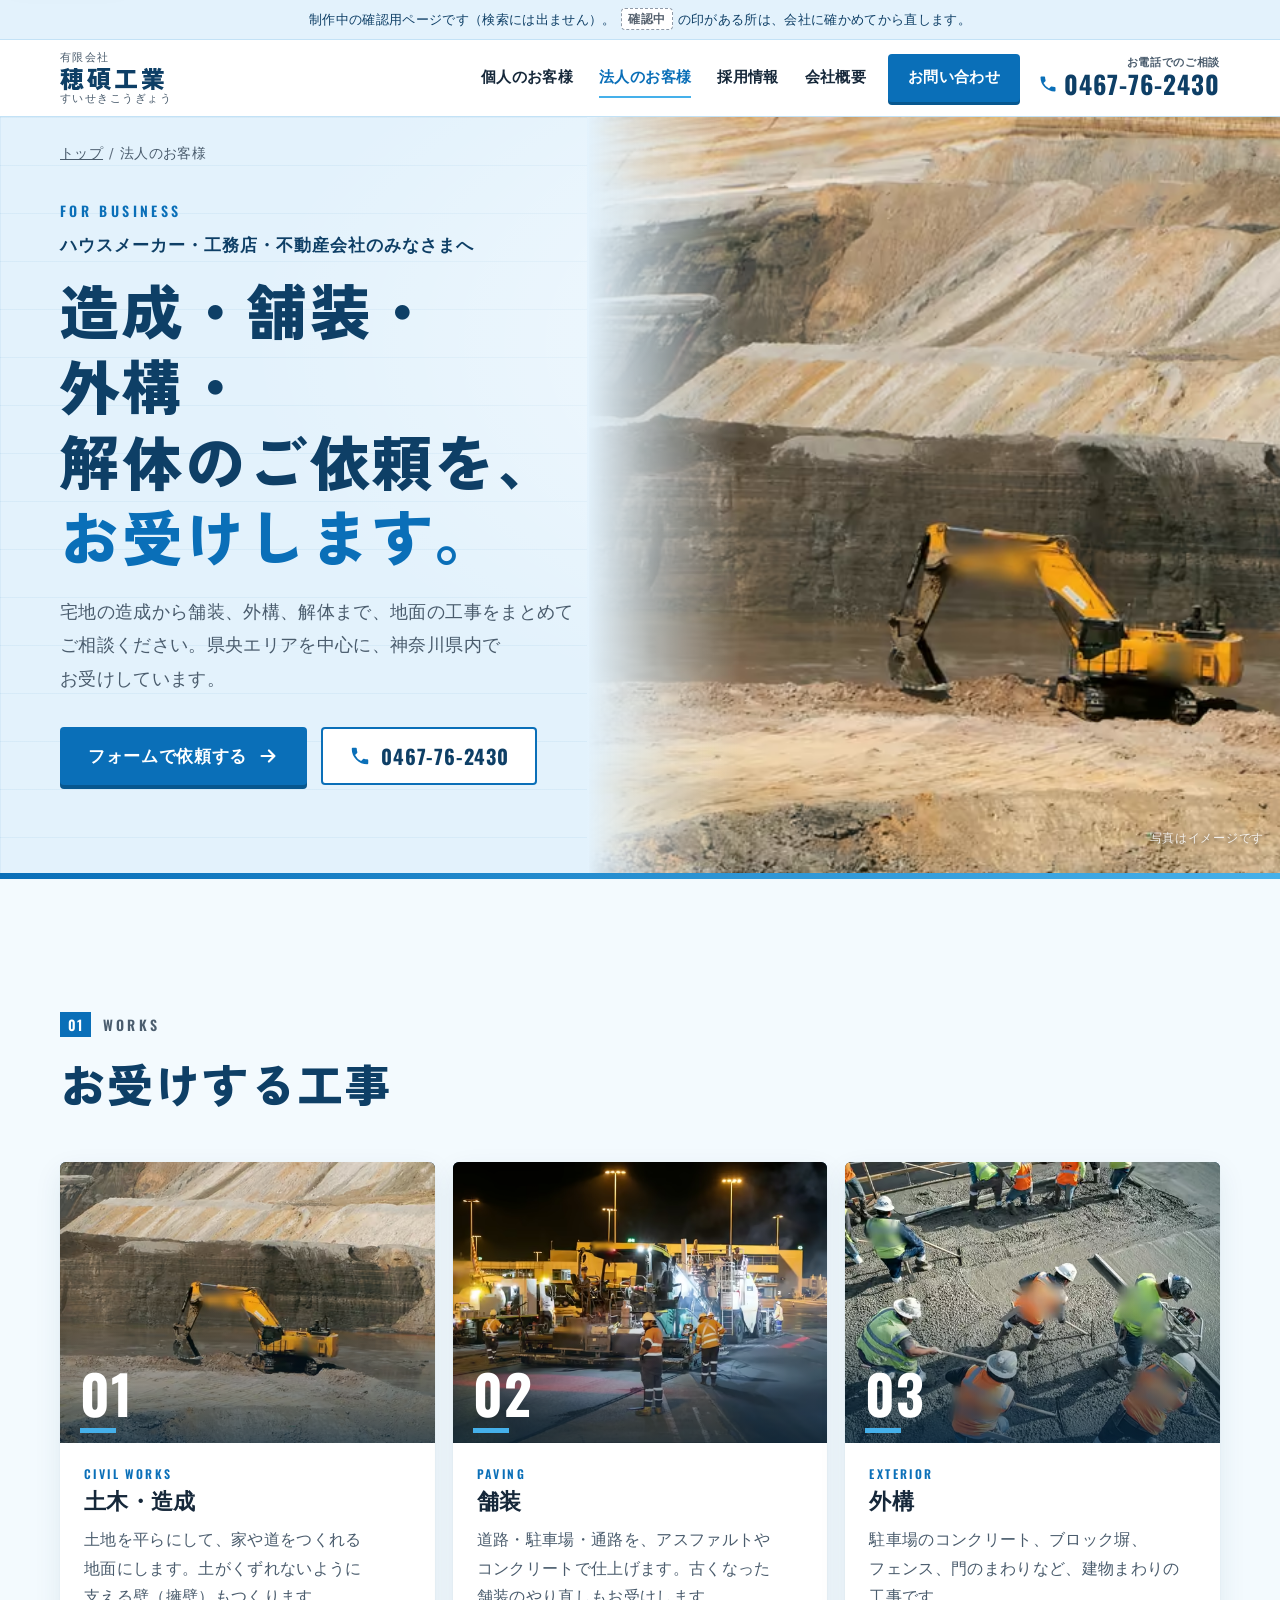
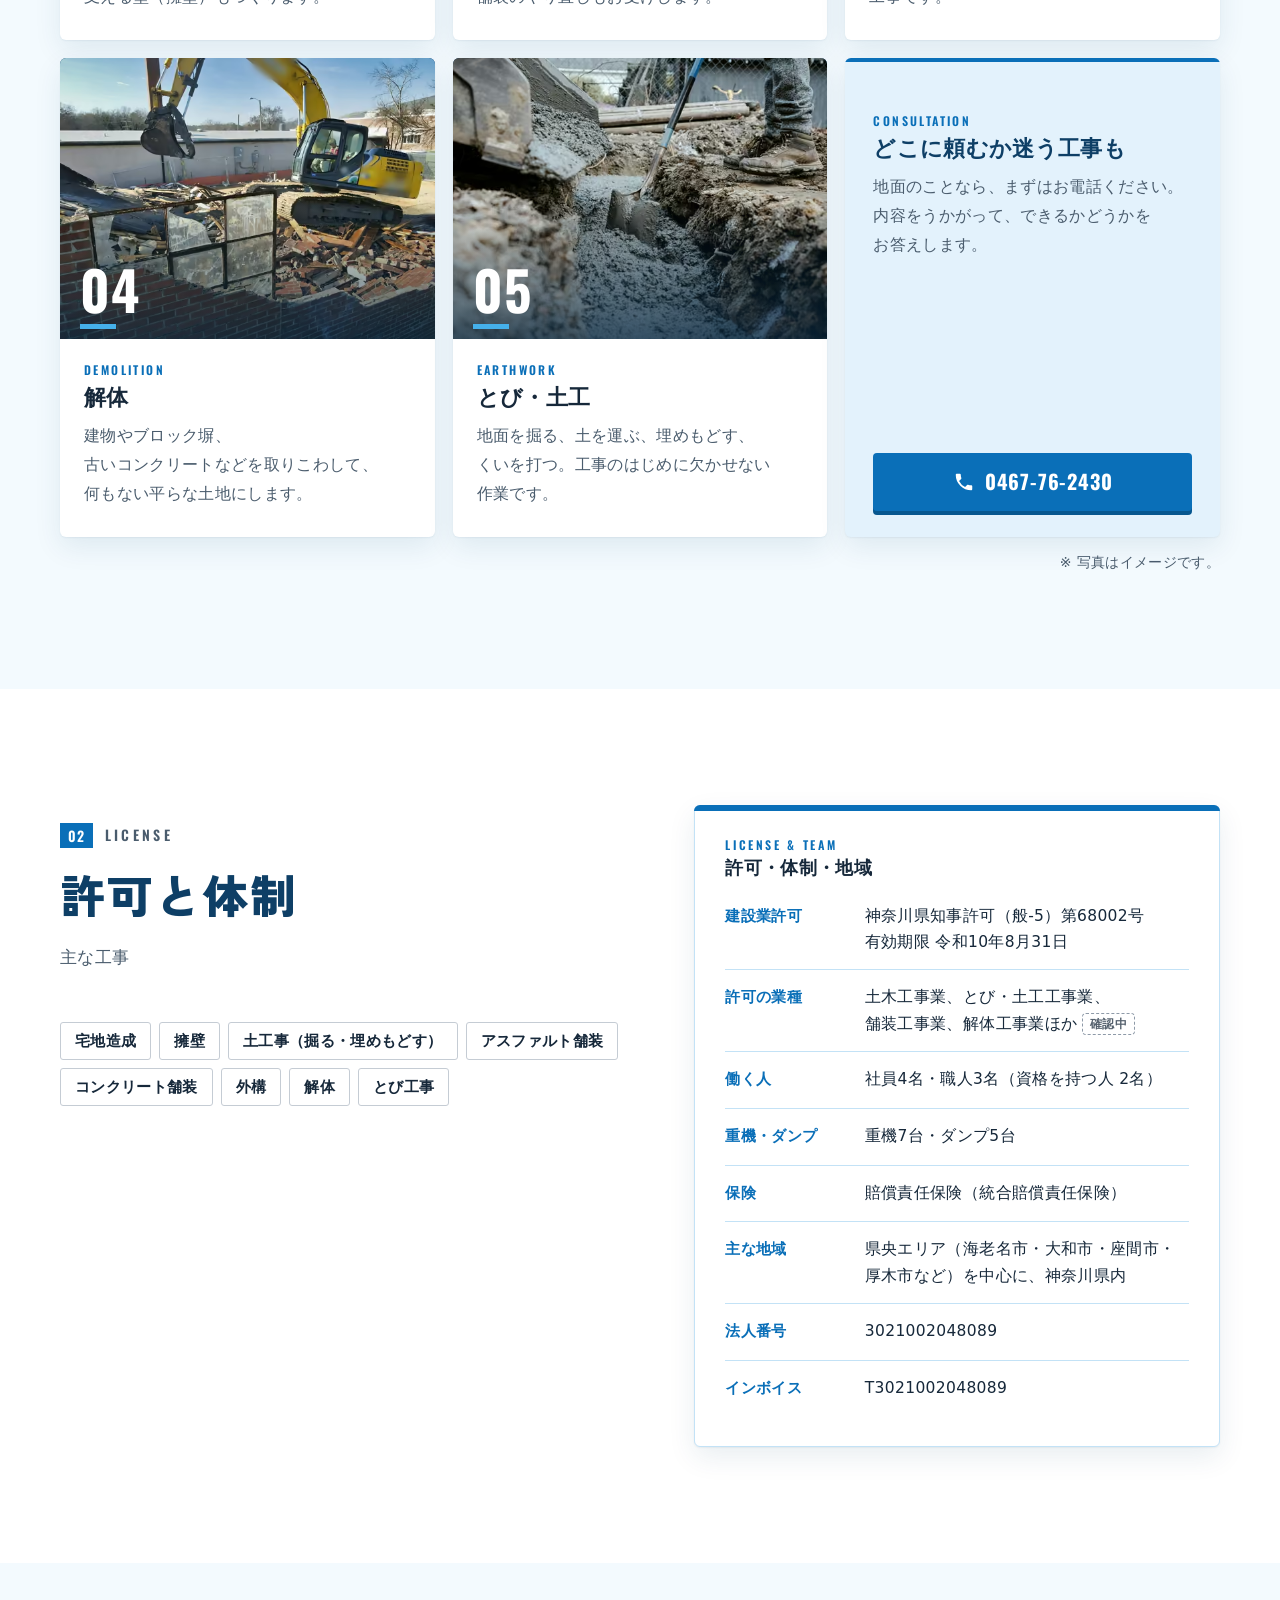
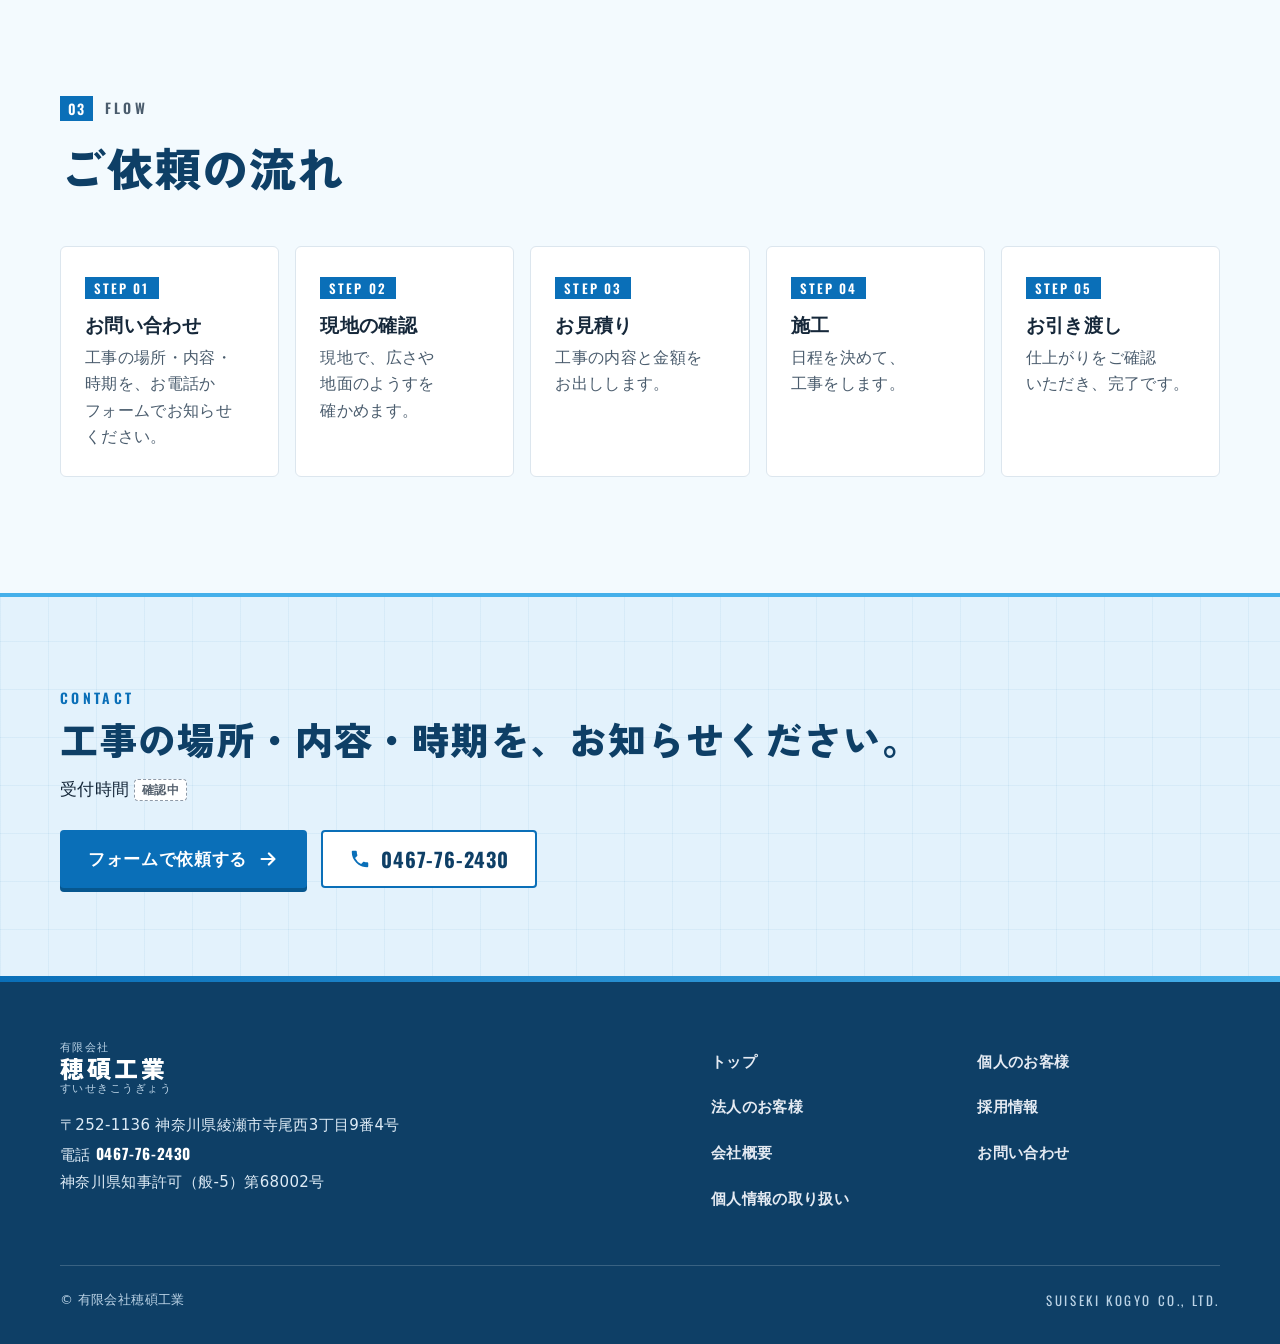
==== commit 6f187119: "第5版：水色と白に作りなおし、ロゴをなくし、会社の答えを入れる - 黒と黄をやめて、白い地に水色と青。最初の画面は左に字、右に写真 - 仮のロゴの印とファビコンをなくし、会社名の文字だけに - 質問票" ====
--- a/business.html
+++ b/business.html
@@ -4,14 +4,13 @@
 <meta charset="utf-8">
 <meta name="viewport" content="width=device-width,initial-scale=1,viewport-fit=cover">
 <title>造成・舗装・外構・解体のご依頼｜法人のお客様｜有限会社穂碩工業（綾瀬市）</title>
-<meta name="description" content="ハウスメーカー・工務店・不動産会社のみなさまへ。綾瀬市の有限会社穂碩工業は、宅地の造成から舗装、外構、解体まで、地面の工事をお受けしています。神奈川県知事許可 第068002号。">
+<meta name="description" content="ハウスメーカー・工務店・不動産会社のみなさまへ。綾瀬市の有限会社穂碩工業は、宅地の造成から舗装、外構、解体まで、地面の工事をお受けしています。神奈川県知事許可（般-5）第68002号。">
 <meta name="robots" content="noindex,nofollow">
-<meta name="theme-color" content="#111A24">
-<link rel="icon" href="assets/icon.svg" type="image/svg+xml">
+<meta name="theme-color" content="#FFFFFF">
 <link rel="preconnect" href="https://fonts.googleapis.com">
 <link rel="preconnect" href="https://fonts.gstatic.com" crossorigin>
-<link rel="stylesheet" href="https://fonts.googleapis.com/css2?family=Oswald:wght@600;700&family=Zen+Kaku+Gothic+New:wght@900&display=swap&text=%20%21%23%25%26%27%28%29%2B%2C-.%2F0123456789%3A%3FABCDEFGHIJKLMNOPQRSTUVWXYZabcdefghijklmnopqrstuvwxyz%E3%80%81%E3%80%82%E3%81%82%E3%81%84%E3%81%86%E3%81%88%E3%81%8A%E3%81%8B%E3%81%8C%E3%81%8D%E3%81%8E%E3%81%8F%E3%81%91%E3%81%93%E3%81%94%E3%81%95%E3%81%97%E3%81%99%E3%81%9A%E3%81%9B%E3%81%9F%E3%81%A0%E3%81%A1%E3%81%A3%E3%81%A4%E3%81%A6%E3%81%A7%E3%81%A8%E3%81%A9%E3%81%AA%E3%81%AB%E3%81%AE%E3%81%AF%E3%81%B6%E3%81%B8%E3%81%BB%E3%81%BE%E3%81%BF%E3%82%81%E3%82%82%E3%82%87%E3%82%88%E3%82%89%E3%82%8A%E3%82%8B%E3%82%8C%E3%82%8F%E3%82%92%E3%82%93%E3%82%A2%E3%82%A6%E3%82%A9%E3%82%AB%E3%82%AF%E3%82%B8%E3%82%B9%E3%82%BB%E3%82%BF%E3%83%83%E3%83%8F%E3%83%95%E3%83%96%E3%83%9A%E3%83%9B%E3%83%A0%E3%83%A1%E3%83%AD%E3%83%BB%E3%83%BC%E4%B8%80%E4%B8%8D%E4%B8%BB%E4%BA%8B%E4%BA%BA%E4%BB%95%E4%BB%B6%E4%BC%9A%E4%BD%93%E4%BD%9C%E4%BD%BF%E4%BE%8B%E4%BE%9D%E5%80%8B%E5%83%8D%E5%85%88%E5%86%85%E5%87%BA%E5%89%8D%E5%8A%A9%E5%8B%95%E5%8B%99%E5%8B%9F%E5%8D%88%E5%8E%BB%E5%8F%96%E5%8F%97%E5%8F%AF%E5%8F%B0%E5%90%88%E5%95%8F%E5%9B%B0%E5%9C%9F%E5%9C%B0%E5%9F%9F%E5%A0%B1%E5%A0%B4%E5%A1%80%E5%A4%89%E5%A4%96%E5%AE%B6%E5%AE%B9%E5%AF%BA%E5%AF%BE%E5%B0%BE%E5%B1%A4%E5%B7%A5%E5%B8%82%E5%BA%8A%E5%BA%97%E5%BD%B9%E5%BE%8C%E5%BF%9C%E6%83%85%E6%88%90%E6%89%80%E6%89%B1%E6%8B%85%E6%8E%A1%E6%92%A4%E6%95%99%E6%97%A5%E6%98%BC%E6%99%82%E6%9B%9C%E6%9C%89%E6%9C%9F%E6%9C%A8%E6%9C%AA%E6%9D%A1%E6%A5%AD%E6%A6%82%E6%A7%8B%E6%B0%97%E6%B1%BA%E6%B5%81%E6%B6%88%E6%B8%A1%E7%80%AC%E7%8F%BE%E7%90%86%E7%94%A3%E7%94%A8%E7%9A%84%E7%9B%A4%E7%9B%AE%E7%9B%B4%E7%9B%B8%E7%9F%A5%E7%A2%A9%E7%A4%BE%E7%A9%82%E7%A9%8D%E7%AE%A1%E7%B5%8C%E7%B6%BE%E7%B7%92%E8%88%97%E8%A1%A8%E8%A3%85%E8%A3%9C%E8%A5%BF%E8%A6%81%E8%A6%8B%E8%A7%A3%E8%A8%98%E8%A8%B1%E8%AB%87%E8%B2%A0%E8%B3%AA%E8%B6%B3%E8%B7%AF%E8%BB%8A%E8%BB%BD%E9%80%A0%E9%81%B8%E9%8C%B2%E9%95%B7%E9%99%90%E9%9B%86%E9%9D%A2%E9%A0%BC%E9%A7%90%E9%A8%93%EF%BC%88%EF%BC%89%EF%BC%9F">
-<link rel="preload" as="image" type="image/avif" imagesrcset="assets/photos/slide-civil-960.avif 960w, assets/photos/slide-civil-1600.avif 1600w, assets/photos/slide-civil-2400.avif 2400w" imagesizes="100vw" fetchpriority="high">
+<link rel="stylesheet" href="https://fonts.googleapis.com/css2?family=Oswald:wght@600;700&family=Zen+Kaku+Gothic+New:wght@900&display=swap&text=%20%21%23%25%26%27%28%29%2B%2C-.%2F0123456789%3A%3FABCDEFGHIJKLMNOPQRSTUVWXYZabcdefghijklmnopqrstuvwxyz%E3%80%81%E3%80%82%E3%81%82%E3%81%84%E3%81%86%E3%81%88%E3%81%8A%E3%81%8B%E3%81%8C%E3%81%8D%E3%81%8E%E3%81%8F%E3%81%91%E3%81%93%E3%81%94%E3%81%95%E3%81%97%E3%81%99%E3%81%9A%E3%81%9B%E3%81%9F%E3%81%A0%E3%81%A1%E3%81%A3%E3%81%A4%E3%81%A6%E3%81%A7%E3%81%A8%E3%81%A9%E3%81%AA%E3%81%AB%E3%81%AE%E3%81%AF%E3%81%B6%E3%81%B8%E3%81%BB%E3%81%BE%E3%81%BF%E3%82%81%E3%82%82%E3%82%87%E3%82%88%E3%82%89%E3%82%8A%E3%82%8B%E3%82%8C%E3%82%8F%E3%82%92%E3%82%93%E3%82%A2%E3%82%A6%E3%82%A9%E3%82%AB%E3%82%AF%E3%82%B8%E3%82%B9%E3%82%BB%E3%82%BF%E3%83%83%E3%83%8F%E3%83%95%E3%83%96%E3%83%9A%E3%83%9B%E3%83%A0%E3%83%A1%E3%83%AD%E3%83%BB%E3%83%BC%E4%B8%80%E4%B8%8D%E4%B8%BB%E4%BA%8B%E4%BA%BA%E4%BB%95%E4%BB%B6%E4%BC%9A%E4%BD%93%E4%BD%9C%E4%BD%BF%E4%BE%8B%E4%BE%9D%E5%80%8B%E5%83%8D%E5%85%88%E5%86%85%E5%87%BA%E5%88%B6%E5%89%8D%E5%8A%A9%E5%8B%95%E5%8B%99%E5%8B%9F%E5%8D%88%E5%8E%BB%E5%8F%96%E5%8F%97%E5%8F%AF%E5%8F%B0%E5%90%88%E5%95%8F%E5%9B%B0%E5%9C%9F%E5%9C%B0%E5%A0%B1%E5%A0%B4%E5%A1%80%E5%A4%89%E5%A4%96%E5%AE%B6%E5%AE%B9%E5%AF%BA%E5%B0%BE%E5%B1%A4%E5%B7%A5%E5%B8%82%E5%BA%8A%E5%BA%97%E5%BD%B9%E5%BE%8C%E5%BF%9C%E6%83%85%E6%88%90%E6%89%80%E6%89%B1%E6%8B%85%E6%8E%A1%E6%92%A4%E6%95%99%E6%97%A5%E6%98%BC%E6%99%82%E6%9B%9C%E6%9C%89%E6%9C%9F%E6%9C%A8%E6%9C%AA%E6%9D%A1%E6%A5%AD%E6%A6%82%E6%A7%8B%E6%B0%97%E6%B1%BA%E6%B5%81%E6%B6%88%E6%B8%A1%E7%80%AC%E7%8F%BE%E7%90%86%E7%94%A3%E7%94%A8%E7%9A%84%E7%9B%A4%E7%9B%AE%E7%9B%B4%E7%9B%B8%E7%9F%A5%E7%A2%A9%E7%A4%BE%E7%A5%9D%E7%A9%82%E7%A9%8D%E7%AE%A1%E7%B5%8C%E7%B6%BE%E7%B7%92%E8%88%97%E8%A1%A8%E8%A3%85%E8%A3%9C%E8%A5%BF%E8%A6%81%E8%A6%8B%E8%A7%A3%E8%A8%98%E8%A8%B1%E8%AB%87%E8%B2%A0%E8%B3%AA%E8%B6%B3%E8%B7%AF%E8%BB%8A%E8%BB%BD%E9%80%A0%E9%81%B8%E9%8C%B2%E9%95%B7%E9%99%90%E9%9B%86%E9%9D%A2%E9%A0%BC%E9%A7%90%E9%A8%93%EF%BC%88%EF%BC%89%EF%BC%9F">
+<link rel="preload" as="image" type="image/avif" imagesrcset="assets/photos/slide-civil-960.avif 960w, assets/photos/slide-civil-1600.avif 1600w, assets/photos/slide-civil-2400.avif 2400w" imagesizes="(max-width:900px) 100vw, 54vw" fetchpriority="high">
 <link rel="stylesheet" href="assets/site.css">
 </head>
 <body>
@@ -21,7 +20,6 @@
 <header class="site-head">
   <div class="wrap head-in">
     <a class="logo" href="./" aria-label="有限会社穂碩工業 トップへ">
-      <svg viewBox="0 0 44 44" aria-hidden="true"><rect width="44" height="44" rx="5" fill="#FFC21A"/><path d="M0 27h44v12a5 5 0 0 1-5 5H5a5 5 0 0 1-5-5z" fill="#111A24"/><path d="M6 33.5h8M18 33.5h8M30 33.5h8" stroke="#FFC21A" stroke-width="2.5"/><path d="M6 22l9-10 7 6 6-5 10 9" fill="none" stroke="#111A24" stroke-width="3.4" stroke-linejoin="round" stroke-linecap="round"/></svg>
       <span class="logo-txt"><small>有限会社</small><b>穂碩工業</b><i>すいせきこうぎょう</i></span>
     </a>
     <nav class="gnav" id="gnav" aria-label="サイトの案内">
@@ -41,12 +39,12 @@
 
 <main id="main">
   <section class="phero phero-photo is-wide" aria-labelledby="ph-h1">
-    <picture class="hero-bg"><source type="image/avif" srcset="assets/photos/slide-civil-960.avif 960w, assets/photos/slide-civil-1600.avif 1600w, assets/photos/slide-civil-2400.avif 2400w" sizes="100vw"><img src="assets/photos/slide-civil-1600.webp" srcset="assets/photos/slide-civil-960.webp 960w, assets/photos/slide-civil-1600.webp 1600w, assets/photos/slide-civil-2400.webp 2400w" sizes="100vw" width="2400" height="1351" alt="" decoding="async" fetchpriority="high"></picture>
+    <picture class="hero-bg"><source type="image/avif" srcset="assets/photos/slide-civil-960.avif 960w, assets/photos/slide-civil-1600.avif 1600w, assets/photos/slide-civil-2400.avif 2400w" sizes="(max-width:900px) 100vw, 54vw"><img src="assets/photos/slide-civil-1600.webp" srcset="assets/photos/slide-civil-960.webp 960w, assets/photos/slide-civil-1600.webp 1600w, assets/photos/slide-civil-2400.webp 2400w" sizes="(max-width:900px) 100vw, 54vw" width="2400" height="1351" alt="" decoding="async" fetchpriority="high"></picture>
     <div class="wrap">
       <ol class="crumbs" aria-label="現在の場所"><li><a href="./">トップ</a></li><li>法人のお客様</li></ol>
       <p class="eyebrow">For Business</p>
       <h1 id="ph-h1"><span class="h1-sub">ハウスメーカー・工務店・不動産会社のみなさまへ</span>造成・舗装・外構・解体のご依頼を、<span class="y">お受けします。</span></h1>
-      <p class="phero-lead">宅地の造成から舗装、外構、解体まで、地面の工事をまとめてご相談ください。綾瀬市を中心に、県央エリアでお受けしています。</p>
+      <p class="phero-lead">宅地の造成から舗装、外構、解体まで、地面の工事をまとめてご相談ください。県央エリアを中心に、神奈川県内でお受けしています。</p>
       <div class="btns">
         <a class="btn btn-main" href="contact.html?kind=工事のご依頼（法人）">フォームで依頼する<svg class="arrow" viewBox="0 0 24 24" aria-hidden="true"><path d="M5 12h13M13 6l6 6-6 6" fill="none" stroke="currentColor" stroke-width="2.4" stroke-linecap="round" stroke-linejoin="round"/></svg></a>
         <a class="btn btn-ghost" href="tel:0467762430" data-place="biz-hero"><svg viewBox="0 0 24 24" aria-hidden="true"><path fill="currentColor" d="M6.6 10.8a15.2 15.2 0 0 0 6.6 6.6l2.2-2.2c.3-.3.7-.4 1-.2 1.1.4 2.3.6 3.6.6.6 0 1 .4 1 1V20c0 .6-.4 1-1 1A17 17 0 0 1 3 4c0-.6.4-1 1-1h3.5c.6 0 1 .4 1 1 0 1.3.2 2.5.6 3.6.1.3 0 .7-.2 1z"/></svg><span class="tel-no">0467-76-2430</span></a>
@@ -122,7 +120,7 @@
       <div>
       <div class="sec-head">
         <p class="eyebrow"><span class="num">02</span>License</p>
-        <h2 id="lc-title">許可と対応の地域</h2>
+        <h2 id="lc-title">許可と体制</h2>
         <p>主な工事</p>
       </div>
         <ul class="chips" aria-label="主な工事">
@@ -130,12 +128,16 @@
         </ul>
       </div>
       <div class="facts facts-wide">
-        <h3><span class="en">License &amp; Area</span>許可と対応の地域</h3>
+        <h3><span class="en">License &amp; Team</span>許可・体制・地域</h3>
         <dl>
-          <div><dt>建設業許可</dt><dd>神奈川県知事許可 第068002号</dd></div>
-          <div><dt>許可の業種</dt><dd>土木工事業、とび・土工工事業、舗装工事業ほか<span class="tbd">確認中</span></dd></div>
-          <div><dt>主な地域</dt><dd>綾瀬市を中心に、県央エリア（海老名市・大和市・座間市・厚木市など）<span class="tbd">確認中</span></dd></div>
+          <div><dt>建設業許可</dt><dd><x-nb>神奈川県知事</x-nb><wbr><x-nb>許可（般-5）</x-nb><wbr><x-nb>第68002号</x-nb><br>有効期限 令和10年8月31日</dd></div>
+          <div><dt>許可の業種</dt><dd>土木工事業、とび・土工工事業、舗装工事業、解体工事業ほか<span class="tbd">確認中</span></dd></div>
+          <div><dt>働く人</dt><dd>社員4名・職人3名（資格を持つ人 2名）</dd></div>
+          <div><dt>重機・ダンプ</dt><dd>重機7台・ダンプ5台</dd></div>
+          <div><dt>保険</dt><dd>賠償責任保険（統合賠償責任保険）</dd></div>
+          <div><dt>主な地域</dt><dd>県央エリア（海老名市・大和市・座間市・厚木市など）を中心に、神奈川県内</dd></div>
           <div><dt>法人番号</dt><dd>3021002048089</dd></div>
+          <div><dt>インボイス</dt><dd>T3021002048089</dd></div>
         </dl>
       </div>
     </div>
@@ -179,10 +181,9 @@
     <div class="foot-in">
       <div>
         <a class="logo" href="./" aria-label="有限会社穂碩工業 トップへ">
-          <svg viewBox="0 0 44 44" aria-hidden="true"><rect width="44" height="44" rx="5" fill="#FFC21A"/><path d="M0 27h44v12a5 5 0 0 1-5 5H5a5 5 0 0 1-5-5z" fill="#111A24"/><path d="M6 33.5h8M18 33.5h8M30 33.5h8" stroke="#FFC21A" stroke-width="2.5"/><path d="M6 22l9-10 7 6 6-5 10 9" fill="none" stroke="#111A24" stroke-width="3.4" stroke-linejoin="round" stroke-linecap="round"/></svg>
           <span class="logo-txt"><small>有限会社</small><b>穂碩工業</b><i>すいせきこうぎょう</i></span>
         </a>
-        <p class="foot-info">〒252-1136 神奈川県綾瀬市寺尾西3丁目9番4号<br>電話 <a href="tel:0467762430" data-place="footer"><span class="tel-no">0467-76-2430</span></a><br>神奈川県知事許可 第068002号</p>
+        <p class="foot-info">〒252-1136 神奈川県綾瀬市寺尾西3丁目9番4号<br>電話 <a href="tel:0467762430" data-place="footer"><span class="tel-no">0467-76-2430</span></a><br><x-nb>神奈川県知事</x-nb><wbr><x-nb>許可（般-5）</x-nb><wbr><x-nb>第68002号</x-nb></p>
       </div>
       <nav class="foot-nav" aria-label="フッターの案内">
         <a href="./">トップ</a>
--- a/assets/site.css
+++ b/assets/site.css
@@ -4,23 +4,33 @@
    地面の層（アスファルト・砕石・土）と、工事現場の黄黒の縞を、飾りに使う。 */
 
 :root{
-  --dark:#111A24;      /* 鉄の黒：ヘッダー・最初の画面・濃い章 */
-  --dark-2:#1A2633;    /* 少し明るい黒：法人の章・カード */
-  --dark-3:#2A3846;    /* 黒の上の線 */
-  --darkest:#0B121A;   /* フッター */
-  --yellow:#FFC21A;    /* 工事の黄：申込みのボタン・印・縞 */
-  --yellow-d:#D49E00;
-  --yellow-l:#FFF4D1;
-  --gold-ink:#7A5800;  /* 白い地の上の小さな英字（黄では読めないので濃い金。白で6.5・コンクリート色で5.8） */
-  --ink:#151D26;       /* 字 */
-  --sub:#4A5562;       /* 補助の字 */
+  /* 第5版（2026-11-17）：水色と白。「ロゴをなくして。水色と白基調で作りなおして」 */
+  --white:#FFFFFF;
+  --sky-50:#F3FAFE;    /* うすい水色：章の地 */
+  --sky-100:#E3F2FC;   /* 水色の面：個別ページの最初・お問い合わせの帯・電話のカード */
+  --sky-200:#C3E2F6;   /* 水色の線 */
+  --sky:#45B0EA;       /* 水色：線・点・採用の帯（字には使わない。白で2.4） */
+  --blue:#0A6FB8;      /* 申込みのボタン・小さな英字・印（白い字で5.3） */
+  --blue-d:#07578F;    /* ボタンの影 */
+  --navy:#0E3F66;      /* 見出しの字・フッターの地（白で10.9） */
+  /* 前の名前（第4版まで）は、新しい色に向けておく */
+  --dark:var(--navy);
+  --dark-2:var(--sky-100);
+  --dark-3:var(--sky-200);
+  --darkest:var(--navy);
+  --yellow:var(--sky);
+  --yellow-d:var(--blue-d);
+  --yellow-l:var(--sky-50);
+  --gold-ink:var(--blue);
+  --ink:#16283A;       /* 字 */
+  --sub:#4A5C6D;       /* 補助の字（白で6.6・水色の面で6.0） */
   --on-dark:#FFFFFF;
-  --on-dark-2:#C7D1DB; /* 黒の上の本文 */
-  --on-dark-3:#94A3B3; /* 黒の上の補助 */
-  --line:#DDE1E6;
+  --on-dark-2:var(--sub);
+  --on-dark-3:var(--sub);
+  --line:#DCE6EE;
   --paper:#FFFFFF;
-  --concrete:#F1F2F0;  /* 章の地 */
-  --asphalt:#2B3138;   /* 地面の層（飾り） */
+  --concrete:var(--sky-50);
+  --asphalt:#2B3138;   /* 地面の層（飾り。本物の色のまま） */
   --gravel:#BDB6A8;
   --soil:#8A6A48;
   --red:#C62828;       /* エラーと「必須」だけ */
@@ -28,12 +38,13 @@
   --f-head:"Zen Kaku Gothic New","Hiragino Sans","BIZ UDPGothic",sans-serif;
   --f-body:"Hiragino Sans","Hiragino Kaku Gothic ProN","BIZ UDPGothic","Yu Gothic UI","Meiryo",system-ui,sans-serif;
   --r:6px;
-  --shadow:0 1px 2px rgba(11,18,26,.06),0 10px 28px rgba(11,18,26,.09);
+  --shadow:0 1px 2px rgba(14,63,102,.06),0 10px 28px rgba(14,63,102,.09);
   --sec:clamp(72px,9vw,120px);
   --w:1160px;
   --head-h:76px;
-  --grid:linear-gradient(rgba(255,255,255,.04) 1px,transparent 1px),linear-gradient(90deg,rgba(255,255,255,.04) 1px,transparent 1px);
-  --hazard:repeating-linear-gradient(-45deg,var(--yellow) 0 14px,var(--dark) 14px 28px);
+  --ph-sp:min(60vw,440px);   /* スマホ：最初の画面の写真の高さ */
+  --grid:linear-gradient(rgba(10,111,184,.06) 1px,transparent 1px),linear-gradient(90deg,rgba(10,111,184,.06) 1px,transparent 1px);
+  --hazard:linear-gradient(90deg,var(--blue),var(--sky));   /* 前の黄黒の縞 → 水色の細い線 */
 }
 
 *,*::before,*::after{box-sizing:border-box}
@@ -48,7 +59,7 @@
 button{font:inherit}
 :focus-visible{outline:3px solid #2F7BE0;outline-offset:3px;border-radius:4px}
 
-h1,h2{font-family:var(--f-head);font-weight:900;line-height:1.32;letter-spacing:.03em;margin:0;text-wrap:balance;word-break:auto-phrase}
+h1,h2{color:var(--navy);font-family:var(--f-head);font-weight:900;line-height:1.32;letter-spacing:.03em;margin:0;text-wrap:balance;word-break:auto-phrase}
 h3{font-weight:700;line-height:1.5;margin:0;text-wrap:balance;word-break:auto-phrase}
 /* 日本語の折り返し：assets/phrase.js が文節の切れ目に <wbr> を入れたページだけ、語の途中で切らない */
 html.phrase,html.phrase h1,html.phrase h2,html.phrase h3{word-break:keep-all;overflow-wrap:break-word}
@@ -61,59 +72,58 @@
 .wrap{position:relative;max-width:calc(var(--w) + 48px);margin-inline:auto;padding-inline:24px}
 .tel-no{white-space:nowrap;font-family:var(--f-en);font-weight:700;letter-spacing:.04em}
 .en{font-family:var(--f-en);letter-spacing:.14em;text-transform:uppercase;white-space:nowrap}
-.y{color:var(--yellow)}
-.hazard{height:12px;background:var(--hazard)}
+.y{color:var(--blue)}
+.hazard{height:6px;background:var(--hazard)}
 
 /* 確認中の印（公開前に、会社に確かめて消す） */
 .tbd{display:inline-block;vertical-align:.1em;margin-left:.4em;padding:0 .55em;border:1.5px dashed #8E9AA8;border-radius:4px;font-size:12px;font-weight:700;line-height:1.7;color:#55616E;background:#fff;letter-spacing:.04em;white-space:nowrap;font-family:var(--f-body)}
-.on-dark .tbd,.sec-dark .tbd,.sec-steel .tbd,.tel-card .tbd,.partner .tbd{background:transparent;color:var(--on-dark-2);border-color:#6F7E8E}
-.dev-note{margin:0;padding:8px 16px;background:#FFF6D8;border-bottom:1px solid #F0DA8A;color:#5A4500;font-size:13px;line-height:1.6;text-align:center}
+.site-foot .tbd{background:transparent;color:#DDEBF6;border-color:#7FA6C6}
+.dev-note{margin:0;padding:8px 16px;background:var(--sky-100);border-bottom:1px solid var(--sky-200);color:var(--navy);font-size:13px;line-height:1.6;text-align:center}
 
 /* ---------- ボタン ---------- */
 .btn{display:inline-flex;align-items:center;justify-content:center;gap:10px;min-height:58px;padding:12px 28px;border:0;border-radius:4px;font-weight:700;font-size:17px;line-height:1.3;letter-spacing:.04em;text-decoration:none;cursor:pointer;transition:transform .12s,box-shadow .12s,background-color .15s,color .15s;-webkit-tap-highlight-color:transparent}
 .btn svg{width:22px;height:22px;flex:none}
 .btn .tel-no{font-size:1.18em}
-.btn-main{background:var(--yellow);color:var(--dark);box-shadow:0 4px 0 var(--yellow-d)}
-.btn-main:hover{background:#FFCD3D}
-.btn-tel{background:var(--dark);color:#fff;box-shadow:0 4px 0 #000}
-.btn-tel svg{color:var(--yellow)}
-.btn-tel:hover{background:#1D2A38}
-.btn-ghost{background:transparent;color:#fff;box-shadow:inset 0 0 0 2px rgba(255,255,255,.75)}
-.btn-ghost svg{color:var(--yellow)}
-.btn-ghost:hover{background:rgba(255,255,255,.08)}
-.btn-line{background:#fff;color:var(--dark);box-shadow:inset 0 0 0 2px var(--dark)}
-.btn-line:hover{background:var(--yellow-l)}
+.btn-main{background:var(--blue);color:#fff;box-shadow:0 4px 0 var(--blue-d)}
+.btn-main:hover{background:#0865A8}
+.btn-tel{background:#fff;color:var(--navy);box-shadow:inset 0 0 0 2px var(--blue),0 4px 0 var(--sky-200)}
+.btn-tel svg{color:var(--blue)}
+.btn-tel:hover{background:var(--sky-50)}
+.btn-ghost{background:#fff;color:var(--navy);box-shadow:inset 0 0 0 2px var(--blue)}
+.btn-ghost svg{color:var(--blue)}
+.btn-ghost:hover{background:var(--sky-50)}
+.btn-line{background:#fff;color:var(--navy);box-shadow:inset 0 0 0 2px var(--blue)}
+.btn-line:hover{background:var(--sky-50)}
 .btn-main:active{transform:translateY(3px);box-shadow:0 1px 0 var(--yellow-d)}
-.btn-tel:active{transform:translateY(3px);box-shadow:0 1px 0 #000}
+.btn-tel:active{transform:translateY(3px);box-shadow:inset 0 0 0 2px var(--blue),0 1px 0 var(--sky-200)}
 .btn-ghost:active,.btn-line:active{transform:translateY(2px)}
 .btns{display:flex;flex-wrap:wrap;gap:14px}
 .arrow{width:18px;height:18px;flex:none}
 
 /* ---------- ヘッダー ---------- */
-.site-head{position:sticky;top:0;z-index:50;background:var(--dark);color:#fff;border-bottom:1px solid var(--dark-3);transition:box-shadow .2s}
-.site-head.scrolled{box-shadow:0 6px 24px rgba(0,0,0,.35)}
+.site-head{position:sticky;top:0;z-index:50;background:#fff;color:var(--navy);border-bottom:1px solid var(--sky-200);transition:box-shadow .2s}
+.site-head.scrolled{box-shadow:0 6px 24px rgba(14,63,102,.12)}
 .head-in{display:flex;align-items:center;gap:18px;height:var(--head-h)}
-.logo{display:flex;align-items:center;gap:12px;color:#fff;text-decoration:none;flex:none}
-.logo svg{width:44px;height:44px;flex:none}
+.logo{display:flex;align-items:center;gap:12px;color:var(--navy);text-decoration:none;flex:none}
 .logo-txt{display:flex;flex-direction:column;line-height:1.15}
-.logo-txt small{font-size:11px;color:var(--on-dark-3);letter-spacing:.12em}
+.logo-txt small{font-size:11px;color:var(--sub);letter-spacing:.12em}
 .logo-txt b{font-family:var(--f-head);font-weight:900;font-size:24px;letter-spacing:.12em}
 .logo-txt i{font-style:normal;font-size:10.5px;color:var(--on-dark-3);letter-spacing:.14em}
 .gnav{margin-left:auto}
 .gnav ul{display:flex;align-items:center;gap:2px}
-.gnav ul a{position:relative;display:block;padding:10px 12px;color:#E8EDF2;font-weight:700;font-size:15px;text-decoration:none;white-space:nowrap}
+.gnav ul a{position:relative;display:block;padding:10px 12px;color:var(--ink);font-weight:700;font-size:15px;text-decoration:none;white-space:nowrap}
 .gnav ul a::after{content:"";position:absolute;left:12px;right:12px;bottom:4px;height:2px;background:var(--yellow);transform:scaleX(0);transform-origin:left;transition:transform .2s}
 .gnav ul a:hover::after,.gnav ul a[aria-current="page"]::after{transform:scaleX(1)}
-.gnav ul a[aria-current="page"]{color:#fff}
-.gnav .gnav-cta a{margin-left:8px;padding-inline:20px;background:var(--yellow);color:var(--dark);border-radius:4px;box-shadow:0 3px 0 var(--yellow-d)}
+.gnav ul a[aria-current="page"]{color:var(--blue)}
+.gnav .gnav-cta a{margin-left:8px;padding-inline:20px;background:var(--blue);color:#fff;border-radius:4px;box-shadow:0 3px 0 var(--blue-d)}
 .gnav .gnav-cta a::after{display:none}
-.gnav .gnav-cta a:hover{background:#FFCD3D}
+.gnav .gnav-cta a:hover{background:#0865A8}
 .gnav-tel{display:none}
-.head-tel{display:flex;flex-direction:column;align-items:flex-end;flex:none;color:#fff;text-decoration:none;line-height:1.15}
+.head-tel{display:flex;flex-direction:column;align-items:flex-end;flex:none;color:var(--navy);text-decoration:none;line-height:1.15}
 .head-tel small{font-size:11px;color:var(--on-dark-3);font-weight:700;letter-spacing:.06em}
 .head-tel b{display:flex;align-items:center;gap:6px;font-size:25px}
-.head-tel svg{width:20px;height:20px;color:var(--yellow)}
-.menu-btn{display:none;width:48px;height:48px;border:1px solid var(--dark-3);border-radius:4px;background:var(--dark-2);color:#fff;cursor:pointer;flex:none;position:relative}
+.head-tel svg{width:20px;height:20px;color:var(--blue)}
+.menu-btn{display:none;width:48px;height:48px;border:1px solid var(--sky-200);border-radius:4px;background:#fff;color:var(--navy);cursor:pointer;flex:none;position:relative}
 .menu-btn i{position:absolute;left:13px;right:13px;height:2.5px;background:currentColor;transition:transform .2s,opacity .2s}
 .menu-btn i:nth-child(1){top:15px}
 .menu-btn i:nth-child(2){top:22px}
@@ -125,11 +135,11 @@
 @media (max-width:1100px){
   .menu-btn{display:block}
   .head-tel{margin-left:auto}
-  .gnav{position:fixed;left:0;right:0;top:var(--nav-top,var(--head-h));bottom:0;margin:0;padding:12px 24px 40px;background:var(--dark);border-top:1px solid var(--dark-3);overflow-y:auto;display:none}
+  .gnav{position:fixed;left:0;right:0;top:var(--nav-top,var(--head-h));bottom:0;margin:0;padding:12px 24px 40px;background:#fff;border-top:1px solid var(--sky-200);overflow-y:auto;display:none}
   .nav-open .gnav{display:block}
   .nav-open body{overflow:hidden}
   .gnav ul{flex-direction:column;align-items:stretch;gap:0}
-  .gnav li{border-bottom:1px solid var(--dark-3)}
+  .gnav li{border-bottom:1px solid var(--line)}
   .gnav ul a{padding:17px 6px;font-size:17px}
   .gnav ul a::after{display:none}
   .gnav .gnav-cta{border:0;margin-top:22px}
@@ -140,11 +150,10 @@
 @media (max-width:600px){
   :root{--head-h:66px}
   .wrap{padding-inline:16px}
-  .logo svg{width:38px;height:38px}
   .logo-txt b{font-size:21px}
   .head-tel small{display:none}
-  .head-tel b{font-size:0;gap:0;width:48px;height:48px;border-radius:4px;background:var(--yellow);justify-content:center}
-  .head-tel svg{width:22px;height:22px;color:var(--dark)}
+  .head-tel b{font-size:0;gap:0;width:48px;height:48px;border-radius:4px;background:var(--blue);justify-content:center}
+  .head-tel svg{width:22px;height:22px;color:#fff}
   .head-in{gap:10px}
   .gnav{padding-inline:16px}
 }
@@ -152,54 +161,55 @@
 /* ---------- 章の共通 ---------- */
 .sec{position:relative;padding-block:var(--sec);overflow:clip}
 .sec-alt{background:var(--concrete)}
-.sec-dark{background-color:var(--dark);background-image:var(--grid);background-size:48px 48px;color:var(--on-dark-2)}
-.sec-steel{background:var(--dark-2);color:var(--on-dark-2)}
-.sec-dark h2,.sec-steel h2,.sec-dark h3,.sec-steel h3{color:#fff}
+.sec-dark{background-color:var(--sky-100);background-image:var(--grid);background-size:48px 48px;color:var(--ink)}
+.sec-steel{background:var(--sky-100);color:var(--ink)}
+.sec-dark h2,.sec-steel h2,.sec-dark h3,.sec-steel h3{color:var(--navy)}
 .sec-head{position:relative;max-width:800px;margin-bottom:48px}
 .sec-head.center{margin-inline:auto;text-align:center}
 .sec-head h2{font-size:clamp(30px,3.9vw,46px)}
 .sec-head p{margin-top:18px;color:var(--sub)}
 .sec-dark .sec-head p,.sec-steel .sec-head p{color:var(--on-dark-2)}
 .eyebrow{display:inline-flex;align-items:center;gap:12px;margin:0 0 16px;font-family:var(--f-en);font-weight:600;font-size:14px;line-height:1;letter-spacing:.24em;text-transform:uppercase;color:var(--ink)}
-.eyebrow .num{display:inline-block;padding:6px 8px 5px;background:var(--yellow);color:var(--dark);letter-spacing:.06em}
-.sec-dark .eyebrow,.sec-steel .eyebrow,.on-dark .eyebrow{color:var(--yellow)}
+.eyebrow .num{display:inline-block;padding:6px 8px 5px;background:var(--blue);color:#fff;letter-spacing:.06em}
+.sec-dark .eyebrow,.sec-steel .eyebrow,.on-dark .eyebrow{color:var(--blue)}
 .sec>.wrap{z-index:1}
 .note{font-size:14px;color:var(--sub);line-height:1.7}
 .sec-dark .note,.sec-steel .note{color:var(--on-dark-3)}
 
 /* ---------- 最初の画面（写真） ---------- */
-.hero{position:relative;isolation:isolate;background:var(--dark);color:var(--on-dark-2);overflow:clip}
-.hero-bg{position:absolute;inset:0;z-index:-2}
+.hero{position:relative;isolation:isolate;background:#fff;color:var(--ink);overflow:clip}
+.hero-bg{position:absolute;inset:0 0 0 46%;z-index:-2}
 .hero-bg img{width:100%;height:100%;object-fit:cover;object-position:66% 42%}
-.hero::before{content:"";position:absolute;inset:0;z-index:-1;background:linear-gradient(90deg,rgba(11,18,26,.95) 0%,rgba(11,18,26,.86) 32%,rgba(11,18,26,.42) 60%,rgba(11,18,26,.08) 100%),linear-gradient(0deg,rgba(11,18,26,.9) 0%,rgba(11,18,26,0) 36%)}
+.hero::before{content:"";position:absolute;top:0;bottom:0;left:calc(46% - 2px);width:12%;z-index:-1;background:linear-gradient(90deg,var(--hb,#fff),rgba(255,255,255,0))}   /* 写真の左はしを地の色にとかす */
 /* 写真がゆっくり寄る（1回だけ。字は隠さない） */
 html.motion .hero-bg img{animation:kb 16s cubic-bezier(.2,.6,.3,1) both}
 @keyframes kb{from{transform:scale(1.12)}to{transform:scale(1)}}
-.hero-in{display:flex;flex-direction:column;justify-content:flex-end;min-height:min(800px,calc(100svh - var(--head-h) - 40px));padding-block:96px 64px}
-.hero-in>*{max-width:720px}
-.hero-kick{display:flex;flex-wrap:wrap;align-items:center;gap:6px 14px;margin:0 0 14px;font-size:15px;font-weight:700;color:#fff}
-.hero-kick .en{display:inline-flex;align-items:center;gap:10px;color:var(--yellow);font-weight:600;font-size:14px;letter-spacing:.2em}
+.hero-in{display:flex;flex-direction:column;justify-content:center;min-height:min(800px,calc(100svh - var(--head-h) - 40px));padding-block:96px 64px}
+.hero-in>*{max-width:min(620px,41vw)}
+.hero-kick{display:flex;flex-wrap:wrap;align-items:center;gap:6px 14px;margin:0 0 14px;font-size:15px;font-weight:700;color:var(--navy)}
+.hero-kick .en{display:inline-flex;align-items:center;gap:10px;color:var(--blue);font-weight:600;font-size:14px;letter-spacing:.2em}
 .hero-kick .en::before{content:"";width:34px;height:3px;background:var(--yellow)}
-.h1-sub{display:block;margin-bottom:.7em;font-family:var(--f-body);font-weight:700;font-size:clamp(15px,1.35vw,19px);line-height:1.5;letter-spacing:.06em;color:#fff;text-shadow:none}
-.hero h1{font-size:clamp(44px,6vw,88px);line-height:1.16;color:#fff;letter-spacing:.04em;text-shadow:0 2px 24px rgba(0,0,0,.35)}
-.hero-lead{max-width:31em;margin:28px 0 0;font-size:18px;color:#DCE3EA}
+.h1-sub{display:block;margin-bottom:.7em;font-family:var(--f-body);font-weight:700;font-size:clamp(15px,1.35vw,19px);line-height:1.5;letter-spacing:.06em;color:var(--navy);text-shadow:none}
+.hero h1{font-size:clamp(40px,5.4vw,80px);line-height:1.18;color:var(--navy);letter-spacing:.04em}
+.hero-lead{max-width:31em;margin:28px 0 0;font-size:18px;color:var(--sub)}
 .hero-btns{margin-top:34px}
-.hero-spec{display:grid;grid-template-columns:repeat(3,minmax(0,1fr));margin:48px 0 0;border-top:1px solid rgba(255,255,255,.22)}
-.hero-spec li{padding:16px 16px 0;border-right:1px solid rgba(255,255,255,.14)}
+.hero-spec{display:grid;grid-template-columns:repeat(3,minmax(0,1fr));margin:48px 0 0;border-top:1px solid var(--sky-200)}
+.hero-spec li{padding:16px 16px 0;border-right:1px solid var(--sky-200)}
 .hero-spec li:first-child{padding-left:0}
 .hero-spec li:last-child{border-right:0}
-.hero-spec .en{display:block;font-size:12px;color:var(--yellow);letter-spacing:.22em;line-height:1.4}
-.hero-spec b{display:block;margin-top:4px;font-size:15px;line-height:1.55;color:#fff}
+.hero-spec .en{display:block;font-size:12px;color:var(--blue);letter-spacing:.22em;line-height:1.4}
+.hero-spec b{display:block;margin-top:4px;font-size:15px;line-height:1.55;color:var(--ink)}
 .photo-note{position:absolute;right:16px;bottom:24px;margin:0;font-size:12px;letter-spacing:.06em;color:rgba(255,255,255,.85);text-shadow:0 1px 4px rgba(0,0,0,.6)}
 .hero>.hazard{position:absolute;left:0;right:0;bottom:0}
 
 @media (max-width:900px){
-  .hero::before{background:linear-gradient(180deg,rgba(11,18,26,.25) 0%,rgba(11,18,26,.55) 28%,rgba(11,18,26,.9) 52%,rgba(11,18,26,.96) 100%)}
-  .hero-bg img{object-position:64% 18%;height:62%}
-  .hero-bg{bottom:auto;height:100%}
-  .hero-in{min-height:0;padding-block:clamp(150px,44vw,300px) 56px}
+  .hero::before{display:none}
+  .hero-bg img{object-position:64% 30%;height:100%}
+  .hero-bg{left:0;bottom:auto;height:var(--ph-sp)}
+  .hero-in{min-height:0;padding-block:calc(var(--ph-sp) + 28px) 56px}
+  .hero-in>*{max-width:none}
   .hero-spec{grid-template-columns:minmax(0,1fr);margin-top:36px}
-  .hero-spec li{padding:12px 0;border-right:0;border-bottom:1px solid rgba(255,255,255,.12);display:grid;grid-template-columns:6.5em minmax(0,1fr);align-items:baseline;gap:8px}
+  .hero-spec li{padding:12px 0;border-right:0;border-bottom:1px solid rgba(255,255,255,.12);display:grid;grid-template-columns:6.5em minmax(0,1fr);align-items:baseline;gap:8px;border-bottom-color:var(--sky-200)}
   .hero-spec li:first-child{padding-left:0}
   .hero-spec li:last-child{border-bottom:0}
   .hero-spec b{margin-top:0}
@@ -217,7 +227,7 @@
 .doors-sec{padding-block:56px}
 .doors{display:grid;grid-template-columns:repeat(3,minmax(0,1fr));gap:18px}
 .door{position:relative;display:grid;grid-template-columns:minmax(0,1fr) auto;grid-template-areas:"s go" "h go" "p p";gap:2px 16px;padding:26px 24px 24px;border:1px solid var(--line);border-left:5px solid var(--dark);border-radius:var(--r);background:#fff;color:var(--ink);text-decoration:none;box-shadow:var(--shadow);transition:transform .18s,box-shadow .18s,border-color .18s}
-.door:hover{transform:translateY(-3px);border-left-color:var(--yellow);box-shadow:0 2px 4px rgba(11,18,26,.06),0 18px 36px rgba(11,18,26,.13)}
+.door:hover{transform:translateY(-3px);border-left-color:var(--yellow);box-shadow:0 2px 4px rgba(14,63,102,.06),0 18px 36px rgba(14,63,102,.13)}
 .door small{grid-area:s;font-family:var(--f-en);font-size:12px;font-weight:600;letter-spacing:.22em;color:var(--gold-ink);text-transform:uppercase;line-height:1.4}
 .door h3{grid-area:h;font-size:21px}
 .door p{grid-area:p;margin:10px 0 0;color:var(--sub);font-size:15px;line-height:1.7}
@@ -239,7 +249,7 @@
 .svc-ph{position:relative;margin:0;aspect-ratio:4/3;overflow:hidden;background:var(--dark)}
 .svc-ph img{width:100%;height:100%;object-fit:cover;transition:transform .6s cubic-bezier(.2,.6,.3,1)}
 .svc:hover .svc-ph img{transform:scale(1.06)}
-.svc-ph::after{content:"";position:absolute;inset:0;background:linear-gradient(0deg,rgba(11,18,26,.78) 0%,rgba(11,18,26,0) 50%)}
+.svc-ph::after{content:"";position:absolute;inset:0;background:linear-gradient(0deg,rgba(8,40,66,.72) 0%,rgba(8,40,66,0) 50%)}
 .svc-no{position:absolute;left:20px;bottom:10px;z-index:1;font-family:var(--f-en);font-weight:700;font-size:54px;line-height:1;color:#fff;letter-spacing:.02em}
 .svc-no::after{content:"";display:block;width:36px;height:5px;margin-top:8px;background:var(--yellow)}
 .svc-body{padding:22px 24px 28px}
@@ -247,12 +257,12 @@
 .svc h3 .en{display:block;margin-bottom:2px;font-size:12px;font-weight:600;color:var(--gold-ink);letter-spacing:.2em}
 .svc p{margin:0;color:var(--sub);font-size:16px;line-height:1.8}
 .svc .svc-short{display:none}   /* スマホだけの短い説明 */
-.svc-cta{background:var(--dark);color:var(--on-dark-2);padding:12px 4px 26px}
-.svc-cta::before{content:"";position:absolute;left:0;right:0;top:0;height:4px;background:var(--yellow)}
-.svc-cta h3{color:#fff;margin-top:14px}
+.svc-cta{background:var(--sky-100);color:var(--ink);padding:12px 4px 26px}
+.svc-cta::before{content:"";position:absolute;left:0;right:0;top:0;height:4px;background:var(--blue)}
+.svc-cta h3{color:var(--navy);margin-top:14px}
 .svc-cta p{color:var(--on-dark-2)}
 .svc-cta .svc-body{margin:6px 0 4px}
-.svc-cta .btn{margin:auto 24px 0;box-shadow:0 4px 0 #8F6B00}
+.svc-cta .btn{margin:auto 24px 0;box-shadow:0 4px 0 var(--blue-d)}
 .photo-cap{margin-top:14px;text-align:right}
 @media (max-width:1000px){.svc-grid{grid-template-columns:repeat(2,minmax(0,1fr))}}
 @media (max-width:640px){
@@ -277,7 +287,7 @@
 .how-txt p{color:var(--sub)}
 .layers{border-radius:var(--r);overflow:hidden;box-shadow:var(--shadow)}
 .layers-top{display:flex;flex-wrap:wrap;align-items:baseline;justify-content:space-between;gap:4px 16px;padding:18px 24px 10px;background:var(--dark-2)}
-.layers-top .en{font-size:12px;color:var(--yellow);letter-spacing:.22em}
+.layers-top .en{font-size:12px;color:var(--blue);letter-spacing:.22em}
 .layers-cap{font-size:13px;color:var(--on-dark-3)}
 .layer{position:relative;display:grid;grid-template-columns:7.4em minmax(0,1fr);gap:18px;align-items:center;padding:24px 26px}
 .layer b{font-family:var(--f-head);font-weight:900;font-size:24px;line-height:1.2;letter-spacing:.06em}
@@ -299,11 +309,11 @@
 .card h3::before{content:"";width:10px;height:22px;background:var(--yellow);flex:none}
 .checks li{position:relative;padding:12px 0 12px 40px;border-bottom:1px dashed var(--line);font-weight:700;line-height:1.6}
 .checks li:last-child{border-bottom:0}
-.checks li::before{content:"";position:absolute;left:0;top:13px;width:26px;height:26px;border-radius:3px;background:var(--yellow) url("data:image/svg+xml,%3Csvg xmlns='http://www.w3.org/2000/svg' viewBox='0 0 24 24'%3E%3Cpath d='M6 12.5l4 4 8-9' fill='none' stroke='%23111A24' stroke-width='3' stroke-linecap='round' stroke-linejoin='round'/%3E%3C/svg%3E") center/16px no-repeat}
+.checks li::before{content:"";position:absolute;left:0;top:13px;width:26px;height:26px;border-radius:3px;background:var(--blue) url("data:image/svg+xml,%3Csvg xmlns='http://www.w3.org/2000/svg' viewBox='0 0 24 24'%3E%3Cpath d='M6 12.5l4 4 8-9' fill='none' stroke='%23fff' stroke-width='3' stroke-linecap='round' stroke-linejoin='round'/%3E%3C/svg%3E") center/16px no-repeat}
 .steps{counter-reset:st}
 .steps li{position:relative;padding:0 0 22px 58px;counter-increment:st}
 .steps li:last-child{padding-bottom:0}
-.steps li::before{content:counter(st,decimal-leading-zero);position:absolute;left:0;top:0;display:grid;place-items:center;width:40px;height:40px;border-radius:3px;background:var(--dark);color:var(--yellow);font-family:var(--f-en);font-weight:700;font-size:16px}
+.steps li::before{content:counter(st,decimal-leading-zero);position:absolute;left:0;top:0;display:grid;place-items:center;width:40px;height:40px;border-radius:3px;background:var(--blue);color:#fff;font-family:var(--f-en);font-weight:700;font-size:16px}
 .steps li::after{content:"";position:absolute;left:19px;top:44px;bottom:4px;width:2px;background:repeating-linear-gradient(var(--line) 0 5px,transparent 5px 9px)}
 .steps li:last-child::after{display:none}
 .steps b{display:block;font-size:17.5px;line-height:1.5;padding-top:6px}
@@ -320,35 +330,36 @@
 .how-txt .sec-head{margin-bottom:28px}
 .chips{display:flex;flex-wrap:wrap;gap:8px;margin:26px 0 30px}
 .chips li{padding:6px 14px;border:1px solid #C5CCD4;border-radius:3px;background:#fff;color:var(--ink);font-size:15px;font-weight:700;line-height:1.6}
-.sec-steel .chips li,.sec-dark .chips li{border-color:rgba(255,255,255,.28);background:transparent;color:#fff}
-.facts{position:relative;padding:30px;border:1px solid rgba(255,255,255,.16);border-radius:var(--r);background:var(--dark)}
-.facts::before{content:"";position:absolute;left:-1px;right:-1px;top:-1px;height:6px;background:var(--yellow);border-radius:var(--r) var(--r) 0 0}
+.sec-steel .chips li,.sec-dark .chips li{border-color:var(--sky-200);background:#fff;color:var(--ink)}
+.facts{position:relative;padding:30px;border:1px solid var(--sky-200);border-radius:var(--r);background:#fff;box-shadow:var(--shadow)}
+.facts::before{content:"";position:absolute;left:-1px;right:-1px;top:-1px;height:6px;background:var(--blue);border-radius:var(--r) var(--r) 0 0}
 .facts h3{font-size:18px;margin-bottom:8px}
-.facts h3 .en{display:block;font-size:12px;font-weight:600;color:var(--yellow);letter-spacing:.22em}
+.facts h3 .en{display:block;font-size:12px;font-weight:600;color:var(--blue);letter-spacing:.22em}
 .facts dl{margin:0}
 .facts div{display:grid;grid-template-columns:7.5em minmax(0,1fr);gap:12px;padding:14px 0;border-bottom:1px solid var(--dark-3)}
 .facts div:last-child{border-bottom:0}
-.facts dt{font-weight:700;color:var(--yellow);font-size:15px}
-.facts dd{margin:0;font-size:15.5px;line-height:1.7;color:#fff}
+.facts dt{font-weight:700;color:var(--blue);font-size:15px}
+.facts dd{margin:0;font-size:15.5px;line-height:1.7;color:var(--ink)}
 @media (max-width:900px){.biz{grid-template-columns:minmax(0,1fr);gap:36px}}
 @media (max-width:480px){.facts{padding:22px 20px}.facts div{grid-template-columns:minmax(0,1fr);gap:2px}}
 
-/* ---------- 採用の帯（黄と写真） ---------- */
-.sec-yellow{background:var(--yellow);color:var(--ink)}
-.sec-yellow .eyebrow .num{background:var(--dark);color:var(--yellow)}
+/* ---------- 採用の帯（水色と写真。字は墨：水色の上で6.2） ---------- */
+.sec-sky{background:var(--sky);color:var(--ink)}
+.sec-sky h2{color:var(--ink)}
+.sec-sky .eyebrow .num{background:var(--navy);color:#fff}
 .rec{display:grid;grid-template-columns:minmax(0,.82fr) minmax(0,1.18fr);gap:64px;align-items:center}
-.rec-ph{position:relative;margin:0 0 14px;border-radius:var(--r);box-shadow:16px 16px 0 var(--dark)}
+.rec-ph{position:relative;margin:0 0 14px;border-radius:var(--r);box-shadow:16px 16px 0 #fff}
 .rec-ph img{display:block;width:100%;height:auto;aspect-ratio:4/5;object-fit:cover;border-radius:var(--r)}
 .rec-ph figcaption{position:absolute;right:12px;bottom:10px;font-size:11px;color:rgba(255,255,255,.85);text-shadow:0 1px 4px rgba(0,0,0,.7)}
 .rec h2{font-size:clamp(30px,3.9vw,46px)}
 .rec-lead{margin-top:18px;font-weight:700}
 .rec .btn-tel{margin-top:24px}
 .pts{display:grid;gap:10px;margin-top:26px}
-.pts li{display:grid;grid-template-columns:52px minmax(0,1fr);gap:16px;align-items:center;padding:14px 18px;border-radius:var(--r);background:#fff;box-shadow:0 2px 0 rgba(17,26,36,.12)}
-.pts .ic{display:grid;place-items:center;width:52px;height:52px;border-radius:4px;background:var(--dark);color:var(--yellow);font-family:var(--f-en);font-weight:700;font-size:22px}
+.pts li{display:grid;grid-template-columns:52px minmax(0,1fr);gap:16px;align-items:center;padding:14px 18px;border-radius:var(--r);background:#fff;box-shadow:0 2px 0 rgba(14,63,102,.14)}
+.pts .ic{display:grid;place-items:center;width:52px;height:52px;border-radius:4px;background:var(--blue);color:#fff;font-family:var(--f-en);font-weight:700;font-size:22px}
 .pts b{display:block;font-size:18px;line-height:1.5}
 .pts p{margin:2px 0 0;font-size:15px;color:var(--sub);line-height:1.6}
-.rec .note{margin-top:12px;color:#4A3B00}
+.rec .note{margin-top:12px;color:var(--ink)}
 @media (max-width:900px){
   .rec{grid-template-columns:minmax(0,1fr);gap:36px}
   .rec-ph{margin-right:16px}
@@ -360,7 +371,7 @@
 .co-table{width:100%;border-collapse:collapse;font-size:16px}
 .co-table th,.co-table td{padding:16px 0;border-bottom:1px solid var(--line);text-align:left;vertical-align:top;line-height:1.75}
 .co-table th{width:9.5em;padding-right:16px;font-weight:700}
-.co-table tr:first-child th,.co-table tr:first-child td{border-top:3px solid var(--dark)}
+.co-table tr:first-child th,.co-table tr:first-child td{border-top:3px solid var(--blue)}
 .co-table a{color:var(--ink)}
 .access{position:relative;padding:28px;border:1px solid var(--line);border-radius:var(--r);background:var(--concrete)}
 .access h3{font-size:18px;margin-bottom:10px}
@@ -378,10 +389,10 @@
 
 /* ---------- お問い合わせ ---------- */
 .contact{display:grid;grid-template-columns:minmax(0,.8fr) minmax(0,1.2fr);gap:24px;align-items:start}
-.tel-card{position:sticky;top:calc(var(--head-h) + 20px);padding:34px 30px;border-radius:var(--r);background:var(--dark);color:var(--on-dark-2);overflow:hidden}
-.tel-card::before{content:"";position:absolute;left:0;right:0;top:0;height:4px;background:var(--yellow)}
-.tel-card h3{font-size:18px;margin:6px 0 10px;color:#fff}
-.tel-big{display:flex;align-items:center;gap:10px;color:var(--yellow);text-decoration:none;font-size:clamp(32px,3.4vw,42px);line-height:1.2}
+.tel-card{position:sticky;top:calc(var(--head-h) + 20px);padding:34px 30px;border-radius:var(--r);background:var(--sky-100);color:var(--ink);overflow:hidden}
+.tel-card::before{content:"";position:absolute;left:0;right:0;top:0;height:4px;background:var(--blue)}
+.tel-card h3{font-size:18px;margin:6px 0 10px;color:var(--navy)}
+.tel-big{display:flex;align-items:center;gap:10px;color:var(--blue);text-decoration:none;font-size:clamp(32px,3.4vw,42px);line-height:1.2}
 .tel-big svg{width:30px;height:30px;flex:none}
 .tel-card p{margin:14px 0 0;font-size:15.5px}
 .form-card{padding:34px 32px;border:1px solid var(--line);border-radius:var(--r);background:#fff;box-shadow:var(--shadow)}
@@ -397,11 +408,11 @@
 .field input[type="text"],.field input[type="tel"],.field input[type="email"],.field textarea{width:100%;padding:13px 15px;border:1.5px solid #828E9B;border-radius:4px;background:#fff;color:var(--ink);font:inherit;font-size:17px;line-height:1.5}
 .field textarea{min-height:140px;resize:vertical}
 .field input::placeholder,.field textarea::placeholder{color:#8A949E}
-.field input:focus,.field textarea:focus{outline:0;border-color:var(--dark);box-shadow:0 0 0 4px rgba(255,194,26,.5)}
+.field input:focus,.field textarea:focus{outline:0;border-color:var(--blue);box-shadow:0 0 0 4px rgba(69,176,234,.35)}
 .choices{display:grid;grid-template-columns:repeat(2,minmax(0,1fr));gap:10px}
 .choices label{display:flex;align-items:center;gap:10px;min-height:54px;padding:10px 14px;border:1.5px solid #828E9B;border-radius:4px;background:#fff;font-weight:700;font-size:15.5px;line-height:1.45;cursor:pointer}
-.choices input{width:20px;height:20px;margin:0;flex:none;accent-color:var(--dark)}
-.choices label:has(input:checked){border-color:var(--dark);background:var(--yellow-l);box-shadow:inset 0 0 0 1px var(--dark)}
+.choices input{width:20px;height:20px;margin:0;flex:none;accent-color:var(--blue)}
+.choices label:has(input:checked){border-color:var(--blue);background:var(--sky-50);box-shadow:inset 0 0 0 1px var(--blue)}
 .choices label:has(input:focus-visible){outline:3px solid #2F7BE0;outline-offset:2px}
 .field.is-err input,.field.is-err textarea{border-color:var(--red)}
 .field.is-err .choices label{border-color:var(--red)}
@@ -410,63 +421,66 @@
 .form-agree{margin:6px 0 18px;font-size:14px;color:var(--sub)}
 .form-agree a{color:var(--ink)}
 .form-card .btn-main{width:100%}
-.form-done{padding:28px;border-radius:var(--r);background:var(--yellow-l);border:1px solid #F0D27A;text-align:center}
+.form-done{padding:28px;border-radius:var(--r);background:var(--sky-50);border:1px solid var(--sky-200);text-align:center}
 .form-done:focus{outline:0}
 .form-done h3{font-size:20px;margin-bottom:8px}
 .hp{position:absolute;left:-9999px;width:1px;height:1px;overflow:hidden}
 @media (max-width:420px){.choices{grid-template-columns:minmax(0,1fr)}}
 
 /* ---------- 個別ページの最初 ---------- */
-.phero{position:relative;background-color:var(--dark);background-image:radial-gradient(ellipse at 85% 30%,rgba(255,194,26,.12),transparent 55%),var(--grid);background-size:auto,48px 48px;color:var(--on-dark-2);padding-block:24px 72px;overflow:clip}
+.phero{--hb:var(--sky-100);position:relative;background-color:var(--sky-100);background-image:radial-gradient(ellipse at 85% 30%,rgba(255,255,255,.75),transparent 55%),var(--grid);background-size:auto,48px 48px;color:var(--ink);padding-block:24px 72px;overflow:clip}
 .phero+.hazard{margin-top:0}
 .crumbs{display:flex;flex-wrap:wrap;gap:6px;margin:0 0 30px;font-size:13.5px;color:var(--on-dark-3)}
 .crumbs li+li::before{content:"/";margin-right:6px;color:#5F6E7E}
 .crumbs a{color:var(--on-dark-2)}
 .phero .h1-sub{font-size:clamp(15px,1.3vw,18px)}
-.phero h1{font-size:clamp(36px,4.8vw,60px);color:#fff;line-height:1.26;letter-spacing:.04em}
-.phero .eyebrow{color:var(--yellow)}
+.phero h1{font-size:clamp(36px,4.8vw,60px);color:var(--navy);line-height:1.26;letter-spacing:.04em}
+.phero .eyebrow{color:var(--blue)}
 .phero-lead{max-width:34em;margin:22px 0 0;font-size:18px;color:var(--on-dark-2)}
 .phero .wrap{z-index:1}
 .phero-photo{isolation:isolate;padding-bottom:88px}
 .phero-photo .hero-bg img{object-position:50% 30%}
-.phero-photo::before{content:"";position:absolute;inset:0;z-index:-1;background:linear-gradient(90deg,rgba(11,18,26,.96) 0%,rgba(11,18,26,.88) 45%,rgba(11,18,26,.55) 100%)}
-@media (max-width:900px){.phero-photo::before{background:rgba(11,18,26,.86)}}
+.phero-photo::before{content:"";position:absolute;top:0;bottom:0;left:calc(46% - 2px);width:12%;z-index:-1;background:linear-gradient(90deg,var(--hb),rgba(227,242,252,0))}
+.phero-photo .wrap>*:not(.phero-grid),.phero-photo .phero-grid>:first-child{max-width:min(620px,41vw)}
+@media (max-width:900px){.phero-photo::before{display:none}.phero-photo .wrap>*:not(.phero-grid),.phero-photo .phero-grid>:first-child{max-width:none}}
 @media (max-width:600px){.phero{padding-block:16px 52px}.phero-lead{font-size:17px}}
 
 /* よくある質問 */
 .faq{max-width:840px;margin-inline:auto;display:grid;grid-template-columns:minmax(0,1fr);gap:10px}
 .faq details{border:1px solid var(--line);border-radius:var(--r);background:#fff}
-.faq details[open]{border-color:var(--dark)}
+.faq details[open]{border-color:var(--blue)}
 .faq summary{position:relative;display:flex;align-items:flex-start;gap:14px;padding:18px 54px 18px 18px;font-weight:700;line-height:1.6;cursor:pointer;list-style:none}
 .faq summary::-webkit-details-marker{display:none}
-.faq summary::before{content:"Q";display:grid;place-items:center;flex:none;width:30px;height:30px;border-radius:3px;background:var(--dark);color:var(--yellow);font-family:var(--f-en);font-weight:700;font-size:16px;line-height:1}
+.faq summary::before{content:"Q";display:grid;place-items:center;flex:none;width:30px;height:30px;border-radius:3px;background:var(--blue);color:#fff;font-family:var(--f-en);font-weight:700;font-size:16px;line-height:1}
 .faq summary::after{content:"";position:absolute;right:22px;top:50%;width:11px;height:11px;margin-top:-8px;border-right:2.5px solid var(--dark);border-bottom:2.5px solid var(--dark);transform:rotate(45deg);transition:transform .2s}
 .faq details[open] summary::after{transform:rotate(-135deg);margin-top:-3px}
 .faq .ans{display:flex;align-items:flex-start;gap:14px;padding:0 18px 20px}
-.faq .ans::before{content:"A";display:grid;place-items:center;flex:none;width:30px;height:30px;border-radius:3px;background:var(--yellow);color:var(--dark);font-family:var(--f-en);font-weight:700;font-size:16px;line-height:1}
+.faq .ans::before{content:"A";display:grid;place-items:center;flex:none;width:30px;height:30px;border-radius:3px;background:var(--sky-100);color:var(--blue);font-family:var(--f-en);font-weight:700;font-size:16px;line-height:1}
 .faq summary>*,.faq .ans>*{min-width:0}
 .faq .ans p{margin:0;color:var(--sub);padding-top:2px}
 
 /* ---------- フッター ---------- */
-.site-foot{padding:0 0 calc(32px + env(safe-area-inset-bottom));background:var(--darkest);color:var(--on-dark-3);font-size:15px}
+.site-foot{padding:0 0 calc(32px + env(safe-area-inset-bottom));background:var(--navy);color:#BBD3E6;font-size:15px}
+.site-foot .logo{color:#fff}
+.site-foot .logo-txt small,.site-foot .logo-txt i{color:#BBD3E6}
 .site-foot .hazard{margin-bottom:60px}
 .foot-in{display:grid;grid-template-columns:minmax(0,1.2fr) minmax(0,1fr);gap:40px}
-.foot-info{margin-top:18px;line-height:1.85;color:var(--on-dark-2)}
+.foot-info{margin-top:18px;line-height:1.85;color:#DDEBF6}
 .foot-info a{color:#fff;text-decoration:none}
 .foot-nav{display:grid;grid-template-columns:repeat(2,minmax(0,1fr));gap:4px 24px;align-content:start}
 .foot-nav a{display:block;padding:7px 0;color:#E4EAF2;text-decoration:none;font-weight:700}
-.foot-nav a:hover{color:var(--yellow)}
-.foot-copy{display:flex;flex-wrap:wrap;justify-content:space-between;gap:8px;margin-top:44px;padding-top:22px;border-top:1px solid var(--dark-3);font-size:13px}
+.foot-nav a:hover{color:var(--sky)}
+.foot-copy{display:flex;flex-wrap:wrap;justify-content:space-between;gap:8px;margin-top:44px;padding-top:22px;border-top:1px solid rgba(255,255,255,.18);font-size:13px}
 .foot-copy .en{letter-spacing:.2em}
 @media (max-width:760px){.foot-in{grid-template-columns:minmax(0,1fr);gap:28px}}
 
 /* ---------- スマホの下の帯 ---------- */
 .mbar{display:none}
 @media (max-width:767px){
-  .mbar{position:fixed;left:0;right:0;bottom:0;z-index:40;display:grid;grid-template-columns:minmax(0,1fr) minmax(0,1fr);gap:8px;padding:10px 12px calc(10px + env(safe-area-inset-bottom));background:rgba(17,26,36,.97);border-top:3px solid var(--yellow)}
+  .mbar{position:fixed;left:0;right:0;bottom:0;z-index:40;display:grid;grid-template-columns:minmax(0,1fr) minmax(0,1fr);gap:8px;padding:10px 12px calc(10px + env(safe-area-inset-bottom));background:rgba(255,255,255,.97);border-top:3px solid var(--sky);box-shadow:0 -6px 20px rgba(14,63,102,.1)}
   .mbar .btn{min-height:52px;padding:8px 10px;font-size:16px;gap:7px}
   .mbar .btn svg{width:20px;height:20px}
-  .mbar .btn-ghost{box-shadow:inset 0 0 0 2px rgba(255,255,255,.6)}
+  .mbar .btn-ghost{box-shadow:inset 0 0 0 2px var(--blue)}
   body{padding-bottom:calc(78px + env(safe-area-inset-bottom))}
   .nav-open .mbar{display:none}
 }
@@ -474,7 +488,7 @@
 /* ================= 採用のページ ================= */
 .phero-grid{display:grid;grid-template-columns:minmax(0,1.15fr) minmax(0,.85fr);gap:48px;align-items:center}
 .phero .btns{margin-top:32px}
-.glance{position:relative;padding:30px 30px 22px;border-radius:var(--r);background:#fff;color:var(--ink);box-shadow:0 24px 60px rgba(0,0,0,.4);overflow:hidden}
+.glance{position:relative;padding:30px 30px 22px;border-radius:var(--r);background:#fff;color:var(--ink);box-shadow:0 24px 60px rgba(14,63,102,.2);overflow:hidden}
 .glance::before{content:"";position:absolute;left:0;right:0;top:0;height:4px;background:var(--yellow)}
 .glance-h{display:flex;flex-wrap:wrap;align-items:center;gap:4px;margin:6px 0 4px;font-weight:700}
 .glance-h .en{font-size:12px;color:var(--gold-ink);letter-spacing:.22em;margin-right:8px}
@@ -520,17 +534,17 @@
 .cond{max-width:900px;margin-inline:auto}
 .cond-h{display:flex;flex-wrap:wrap;align-items:center;gap:6px;margin:0 0 14px;font-weight:700;color:var(--sub)}
 
-.partner{position:relative;display:grid;grid-template-columns:minmax(0,1fr) auto;gap:24px;align-items:center;max-width:1000px;margin-inline:auto;padding:32px 32px 32px 44px;border-radius:var(--r);background:var(--dark);color:var(--on-dark-2);overflow:hidden}
-.partner::before{content:"";position:absolute;left:0;top:0;bottom:0;width:4px;background:var(--yellow)}
-.partner .ic{display:grid;place-items:center;width:64px;height:64px;margin-left:8px;border-radius:4px;background:var(--yellow);color:var(--dark)}
+.partner{position:relative;display:grid;grid-template-columns:minmax(0,1fr) auto;gap:24px;align-items:center;max-width:1000px;margin-inline:auto;padding:32px 32px 32px 44px;border-radius:var(--r);background:var(--sky-100);color:var(--ink);overflow:hidden}
+.partner::before{content:"";position:absolute;left:0;top:0;bottom:0;width:4px;background:var(--blue)}
+.partner .ic{display:grid;place-items:center;width:64px;height:64px;margin-left:8px;border-radius:4px;background:var(--blue);color:#fff}
 .partner .ic svg{width:38px;height:38px}
-.partner h3{font-size:20px;color:#fff;margin-bottom:4px}
+.partner h3{font-size:20px;color:var(--navy);margin-bottom:4px}
 .partner p{margin:0;font-size:16px}
 @media (max-width:800px){.partner{grid-template-columns:minmax(0,1fr);padding:28px 22px 26px 30px}.partner .ic{margin-left:0}.partner .btn{width:100%}}
 
 .hsteps{display:grid;grid-template-columns:repeat(3,minmax(0,1fr));gap:16px;counter-reset:hs}
 .hsteps li{position:relative;padding:26px 24px;border:1px solid var(--line);border-radius:var(--r);background:#fff;counter-increment:hs}
-.hsteps li::before{content:"STEP " counter(hs,decimal-leading-zero);display:inline-block;margin-bottom:12px;padding:5px 9px 4px;background:var(--dark);color:var(--yellow);font-family:var(--f-en);font-weight:600;font-size:13px;letter-spacing:.16em;line-height:1}
+.hsteps li::before{content:"STEP " counter(hs,decimal-leading-zero);display:inline-block;margin-bottom:12px;padding:5px 9px 4px;background:var(--blue);color:#fff;font-family:var(--f-en);font-weight:600;font-size:13px;letter-spacing:.16em;line-height:1}
 .hsteps b{display:block;font-size:19px;line-height:1.5}
 .hsteps p{margin:6px 0 0;font-size:15.5px;color:var(--sub);line-height:1.7}
 @media (max-width:800px){.hsteps{grid-template-columns:minmax(0,1fr);gap:10px}}
@@ -580,7 +594,7 @@
 /* ================= 第4版（2026-11-17）：ページを分け、動きのある部品を足した ================= */
 
 /* ---------- 最初の画面の写真のスライド（トップ） ---------- */
-.hs{position:absolute;inset:0;z-index:-2}
+.hs{position:absolute;inset:0 0 0 46%;z-index:-2}
 .hs-slides{position:absolute;inset:0}
 .hs-slide{position:absolute;inset:0;margin:0;opacity:0;transition:opacity 1.2s ease}
 .hs-slide.is-on{opacity:1}
@@ -592,7 +606,7 @@
 .hs-dot{position:relative;width:40px;height:40px;padding:0;border:0;background:transparent;cursor:pointer}
 .hs-dot::before{content:"";position:absolute;left:6px;right:6px;top:18px;height:4px;border-radius:2px;background:rgba(255,255,255,.45)}
 .hs-dot[aria-current="true"]::before{background:var(--yellow)}
-.hs-pause{display:inline-flex;align-items:center;gap:7px;min-height:40px;padding:6px 12px;border:1px solid rgba(255,255,255,.55);border-radius:4px;background:rgba(17,26,36,.55);color:#fff;font:inherit;font-size:13px;font-weight:700;cursor:pointer}
+.hs-pause{display:inline-flex;align-items:center;gap:7px;min-height:40px;padding:6px 12px;border:1px solid rgba(255,255,255,.55);border-radius:4px;background:rgba(14,63,102,.55);color:#fff;font:inherit;font-size:13px;font-weight:700;cursor:pointer}
 .hs-pause-ic{width:10px;height:12px;border-left:3px solid currentColor;border-right:3px solid currentColor}
 .hs-pause.is-paused .hs-pause-ic{width:0;height:0;border:0;border-left:10px solid currentColor;border-top:6px solid transparent;border-bottom:6px solid transparent}
 .hs-bar{position:absolute;left:0;right:0;bottom:-10px;height:2px;background:rgba(255,255,255,.22)}
@@ -602,7 +616,8 @@
 .hero .photo-note{top:14px;bottom:auto}
 html:not(.motion) .hs-pause,html:not(.motion) .hs-bar{display:none}
 @media (max-width:900px){
-  .hs-slide img{height:62%;object-position:var(--pos-sp,var(--pos,62% 30%))}
+  .hs{left:0;bottom:auto;height:var(--ph-sp)}
+  .hs-slide img{height:100%;object-position:var(--pos-sp,var(--pos,62% 30%))}
   .hs-ctrl{left:16px;right:auto;top:10px;bottom:auto;gap:8px}
   .hs-cap{display:none}
   .hs-bar{bottom:-6px}
@@ -613,7 +628,7 @@
 .genre-sec{padding-block:48px}
 .genre{display:grid;grid-template-columns:repeat(3,minmax(0,1fr));gap:18px}
 .genre-card{position:relative;display:flex;flex-direction:column;border-radius:var(--r);overflow:hidden;background:#fff;color:var(--ink);text-decoration:none;box-shadow:var(--shadow);transition:transform .18s,box-shadow .18s}
-.genre-card:hover{transform:translateY(-4px);box-shadow:0 2px 4px rgba(11,18,26,.06),0 18px 36px rgba(11,18,26,.14)}
+.genre-card:hover{transform:translateY(-4px);box-shadow:0 2px 4px rgba(14,63,102,.06),0 18px 36px rgba(14,63,102,.14)}
 .genre-ph{position:relative;margin:0;aspect-ratio:16/10;overflow:hidden;background:var(--dark)}
 .genre-ph img{width:100%;height:100%;object-fit:cover;transition:transform .6s cubic-bezier(.2,.6,.3,1)}
 .genre-card:hover .genre-ph img{transform:scale(1.06)}
@@ -621,7 +636,7 @@
 .genre-body small{display:block;font-size:12px;font-weight:600;color:var(--gold-ink);letter-spacing:.2em}
 .genre-body h3{margin:2px 0 6px;font-size:22px}
 .genre-body p{margin:0;font-size:15px;color:var(--sub);line-height:1.7}
-.genre-body .go{position:absolute;right:16px;top:-24px;display:grid;place-items:center;width:46px;height:46px;border-radius:50%;background:var(--yellow);color:var(--dark);box-shadow:0 3px 0 var(--yellow-d);transition:transform .18s}
+.genre-body .go{position:absolute;right:16px;top:-24px;display:grid;place-items:center;width:46px;height:46px;border-radius:50%;background:var(--blue);color:#fff;box-shadow:0 3px 0 var(--blue-d);transition:transform .18s}
 .genre-card:hover .go{transform:translateX(3px)}
 @media (max-width:760px){
   .genre-sec{padding-block:24px}
@@ -638,36 +653,36 @@
 .sec-head-row{display:flex;align-items:flex-end;justify-content:space-between;gap:24px;max-width:none}
 .sec-head-row>div:first-child{max-width:800px}
 .gal-nav{display:flex;gap:10px;flex:none}
-.gal-btn{display:grid;place-items:center;width:54px;height:54px;padding:0;border:2px solid var(--dark);border-radius:50%;background:#fff;color:var(--dark);cursor:pointer;transition:background-color .15s,border-color .15s}
-.gal-btn:hover:not(:disabled){background:var(--yellow);border-color:var(--yellow)}
+.gal-btn{display:grid;place-items:center;width:54px;height:54px;padding:0;border:2px solid var(--blue);border-radius:50%;background:#fff;color:var(--blue);cursor:pointer;transition:background-color .15s,border-color .15s}
+.gal-btn:hover:not(:disabled){background:var(--sky-100)}
 .gal-btn:disabled{opacity:.3;cursor:default}
 .gal-btn .arrow{width:22px;height:22px}
 .gal-btn.prev .arrow{transform:scaleX(-1)}
-.gal-track{display:grid;grid-auto-flow:column;grid-auto-columns:calc((100% - 36px) / 3);gap:18px;margin:0;padding:4px 2px 22px;list-style:none;overflow-x:auto;overscroll-behavior-x:contain;scroll-snap-type:x mandatory;scrollbar-width:thin;scrollbar-color:var(--dark) transparent}
+.gal-track{display:grid;grid-auto-flow:column;grid-auto-columns:calc((100% - 36px) / 3);gap:18px;margin:0;padding:4px 2px 22px;list-style:none;overflow-x:auto;overscroll-behavior-x:contain;scroll-snap-type:x mandatory;scrollbar-width:thin;scrollbar-color:var(--sky) transparent}
 html.motion .gal-track{scroll-behavior:smooth}
 .gal-item{scroll-snap-align:start;display:flex}
 .work{display:flex;flex-direction:column;width:100%;border-radius:var(--r);overflow:hidden;background:#fff;box-shadow:var(--shadow)}
 .work-ph{position:relative;margin:0;aspect-ratio:4/3;overflow:hidden;background:var(--dark)}
 .work-ph img{width:100%;height:100%;object-fit:cover}
-.work-ph::after{content:"";position:absolute;inset:0;background:linear-gradient(0deg,rgba(11,18,26,.78) 0%,rgba(11,18,26,0) 50%)}
+.work-ph::after{content:"";position:absolute;inset:0;background:linear-gradient(0deg,rgba(8,40,66,.35) 0%,rgba(8,40,66,0) 45%)}
 .work-body{display:flex;flex-direction:column;flex:1;padding:20px 22px 22px}
 .work-body h3{margin:0 0 8px;font-size:22px}
 .work-body h3 .en{display:block;margin-bottom:2px;font-size:12px;font-weight:600;color:var(--gold-ink);letter-spacing:.2em}
 .work-body p{margin:0 0 16px;font-size:15.5px;line-height:1.75;color:var(--sub)}
 .work-body .more{display:inline-flex;align-items:center;gap:6px;align-self:flex-start;margin-top:auto;padding-bottom:3px;border-bottom:2px solid var(--yellow);color:var(--ink);font-weight:700;text-decoration:none}
 .work-body .more:hover{color:var(--gold-ink)}
-.work-cta{position:relative;background:var(--dark)}
-.work-cta::before{content:"";position:absolute;left:0;right:0;top:0;height:4px;background:var(--yellow)}
+.work-cta{position:relative;background:var(--sky-100)}
+.work-cta::before{content:"";position:absolute;left:0;right:0;top:0;height:4px;background:var(--blue)}
 .work-cta .work-body{justify-content:center;padding:32px 24px}
-.work-cta h3{color:#fff}
-.work-cta h3 .en{color:var(--yellow)}
+.work-cta h3{color:var(--navy)}
+.work-cta h3 .en{color:var(--blue)}
 .work-cta p{color:var(--on-dark-2)}
-.work-cta .btn{align-self:stretch;margin-top:auto;box-shadow:0 4px 0 #8F6B00}
+.work-cta .btn{align-self:stretch;margin-top:auto;box-shadow:0 4px 0 var(--blue-d)}
 .gal-hint{margin-top:2px}
 .gal-swipe{display:none}
 @supports (animation-timeline: view()){
   html.motion .work-ph img{animation:galImg linear both;animation-timeline:view(inline);animation-range:entry 0% cover 35%}
-  @keyframes galImg{from{transform:scale(1.18);filter:brightness(.55)}to{transform:scale(1);filter:none}}
+  @keyframes galImg{from{transform:scale(1.18);filter:brightness(1.25) saturate(.6)}to{transform:scale(1);filter:none}}
 }
 @media (max-width:900px){.gal-track{grid-auto-columns:calc((100% - 18px) / 2)}}
 @media (max-width:640px){
@@ -680,11 +695,11 @@
 }
 
 /* ---------- 流れる英字の帯（スクロールに合わせて動く） ---------- */
-.mq{overflow:hidden;padding:20px 0;background:var(--dark);color:#fff;border-block:1px solid var(--dark-3)}
+.mq{overflow:hidden;padding:20px 0;background:#fff;color:var(--navy);border-block:1px solid var(--sky-200)}
 .mq-in{display:flex;gap:44px;width:max-content;font-family:var(--f-en);font-weight:700;font-size:clamp(30px,4.6vw,60px);line-height:1;letter-spacing:.05em;text-transform:uppercase;white-space:nowrap;transform:translate3d(var(--mx,0px),0,0)}
 .mq-in span{display:inline-flex;align-items:center;gap:44px}
 .mq-in span::after{content:"";width:14px;height:14px;background:var(--yellow);transform:rotate(45deg)}
-.mq-in span:nth-child(even){color:transparent;-webkit-text-stroke:1.5px rgba(255,255,255,.6)}
+.mq-in span:nth-child(even){color:transparent;-webkit-text-stroke:1.5px var(--sky)}
 
 /* ---------- 写真が出てくる動き（画面に入ると、黄色の幕が横に開く） ---------- */
 html.motion .rv-ph{position:relative}
@@ -692,13 +707,12 @@
 html.motion .rv-wait .rv-ph::before,html.motion .rv-wait.rv-ph::before{transform:scaleX(1);transform-origin:left}
 
 /* ---------- お問い合わせの帯（各ページの終わり） ---------- */
-.cta-band{position:relative;padding-block:clamp(56px,7vw,88px);background-color:var(--dark);background-image:var(--grid);background-size:48px 48px;color:var(--on-dark-2)}
+.cta-band{position:relative;padding-block:clamp(56px,7vw,88px);background-color:var(--sky-100);background-image:var(--grid);background-size:48px 48px;color:var(--ink)}
 .cta-band::before{content:"";position:absolute;left:0;right:0;top:0;height:4px;background:var(--yellow)}
 .cta-in{display:flex;flex-wrap:wrap;align-items:center;justify-content:space-between;gap:24px 40px}
-.cta-in .eyebrow{color:var(--yellow)}
-.cta-in h2{color:#fff;font-size:clamp(26px,3.2vw,38px)}
+.cta-in .eyebrow{color:var(--blue)}
+.cta-in h2{color:var(--navy);font-size:clamp(26px,3.2vw,38px)}
 .cta-in p{margin:10px 0 0}
-.cta-band .tbd{background:transparent;color:var(--on-dark-2);border-color:#6F7E8E}
 @media (max-width:600px){.cta-in .btns{display:grid;width:100%}.cta-in .btn{width:100%}}
 
 /* ---------- 会社の要点（トップ） ---------- */
@@ -706,7 +720,7 @@
 .co-mini h2{font-size:clamp(28px,3.4vw,40px)}
 .co-mini p{margin-top:16px;color:var(--sub)}
 .co-mini .btn{margin-top:22px}
-.facts-lite{margin:0;border-top:3px solid var(--dark)}
+.facts-lite{margin:0;border-top:3px solid var(--blue)}
 .facts-lite div{display:grid;grid-template-columns:7.5em minmax(0,1fr);gap:12px;padding:14px 0;border-bottom:1px solid var(--line)}
 .facts-lite dt{font-weight:700}
 .facts-lite dd{margin:0}
@@ -716,17 +730,17 @@
 
 /* ---------- 個人・法人・会社概要・お問い合わせのページ ---------- */
 .phero-photo.is-wide .hero-bg img{object-position:62% 50%}
-.subsidy{position:relative;max-width:920px;padding:32px 32px 30px 38px;border:1px solid #F0D27A;border-radius:var(--r);background:var(--yellow-l)}
-.subsidy::before{content:"";position:absolute;left:0;top:0;bottom:0;width:6px;border-radius:var(--r) 0 0 var(--r);background:var(--yellow)}
+.subsidy{position:relative;max-width:920px;padding:32px 32px 30px 38px;border:1px solid var(--sky-200);border-radius:var(--r);background:var(--sky-50)}
+.subsidy::before{content:"";position:absolute;left:0;top:0;bottom:0;width:6px;border-radius:var(--r) 0 0 var(--r);background:var(--blue)}
 .sub-amount{display:grid;grid-template-columns:repeat(2,minmax(0,1fr));gap:12px}
-.sub-amount div{padding:16px 18px;border-radius:var(--r);background:#fff;box-shadow:0 1px 0 rgba(17,26,36,.1)}
+.sub-amount div{padding:16px 18px;border-radius:var(--r);background:#fff;box-shadow:0 1px 0 rgba(14,63,102,.1)}
 .sub-amount .en{display:block;font-size:11px;font-weight:600;color:var(--gold-ink);letter-spacing:.2em}
 .sub-amount b{display:block;margin:4px 0 2px;font-family:var(--f-head);font-weight:900;font-size:clamp(24px,3vw,32px);line-height:1.2}
 .sub-amount small{font-size:14px;color:var(--sub)}
 .sub-limit{margin:14px 0 16px;font-weight:700}
 .sub-list{margin:0 0 16px}
 .sub-list li{position:relative;padding:8px 0 8px 22px;line-height:1.7}
-.sub-list li::before{content:"";position:absolute;left:2px;top:17px;width:9px;height:9px;background:var(--dark);transform:rotate(45deg)}
+.sub-list li::before{content:"";position:absolute;left:2px;top:17px;width:9px;height:9px;background:var(--blue);transform:rotate(45deg)}
 .subsidy .btn{margin-top:4px}
 @media (max-width:560px){.subsidy{padding:24px 18px 22px 24px}.sub-amount{grid-template-columns:minmax(0,1fr)}}
 .facts-wide{align-self:start}
@@ -735,3 +749,8 @@
 @media (max-width:800px){.hsteps-5{grid-template-columns:minmax(0,1fr)}}
 .ct-recruit{margin-top:18px;text-align:center}
 .ct-recruit a{color:var(--ink)}
+
+/* ================= 第5版（2026-11-17）：水色と白。ロゴの印はなくした ================= */
+@media (max-width:900px){
+  .phero.phero-photo{padding-top:calc(var(--ph-sp) + 22px)}
+}
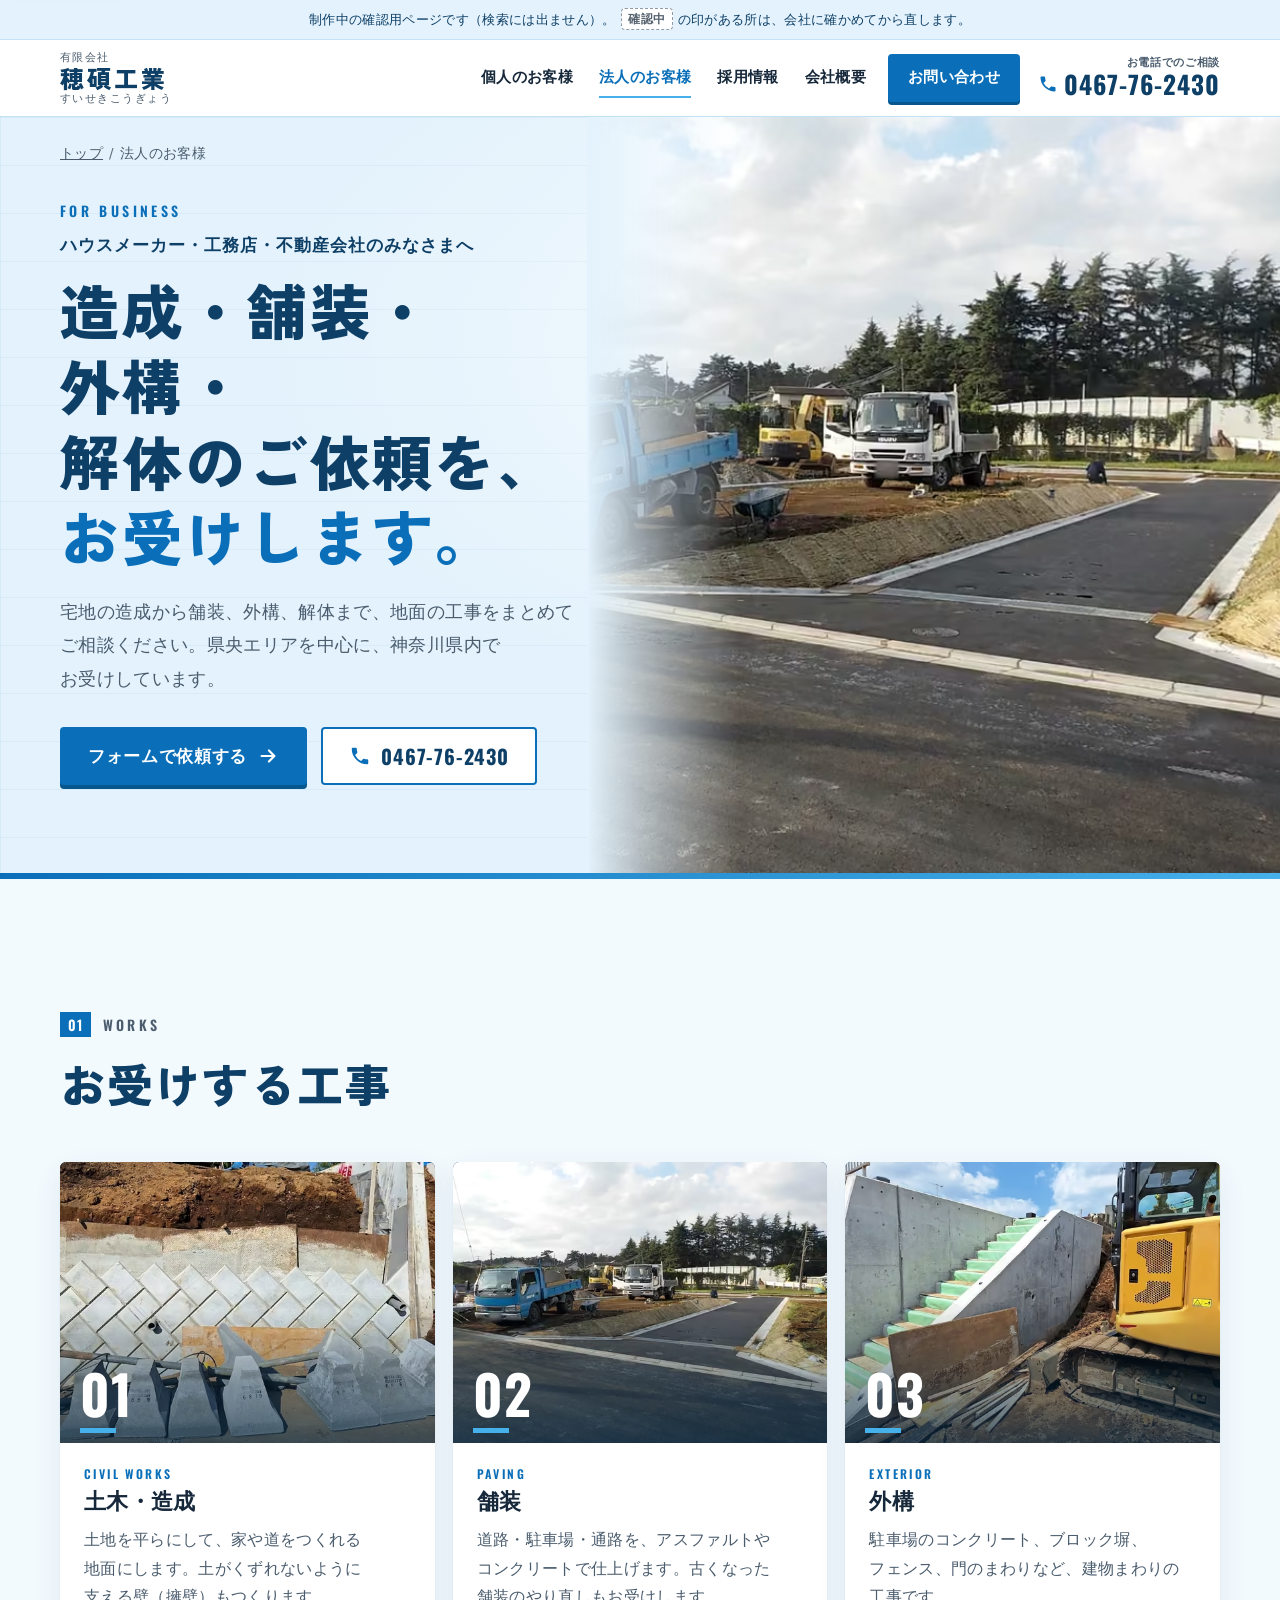
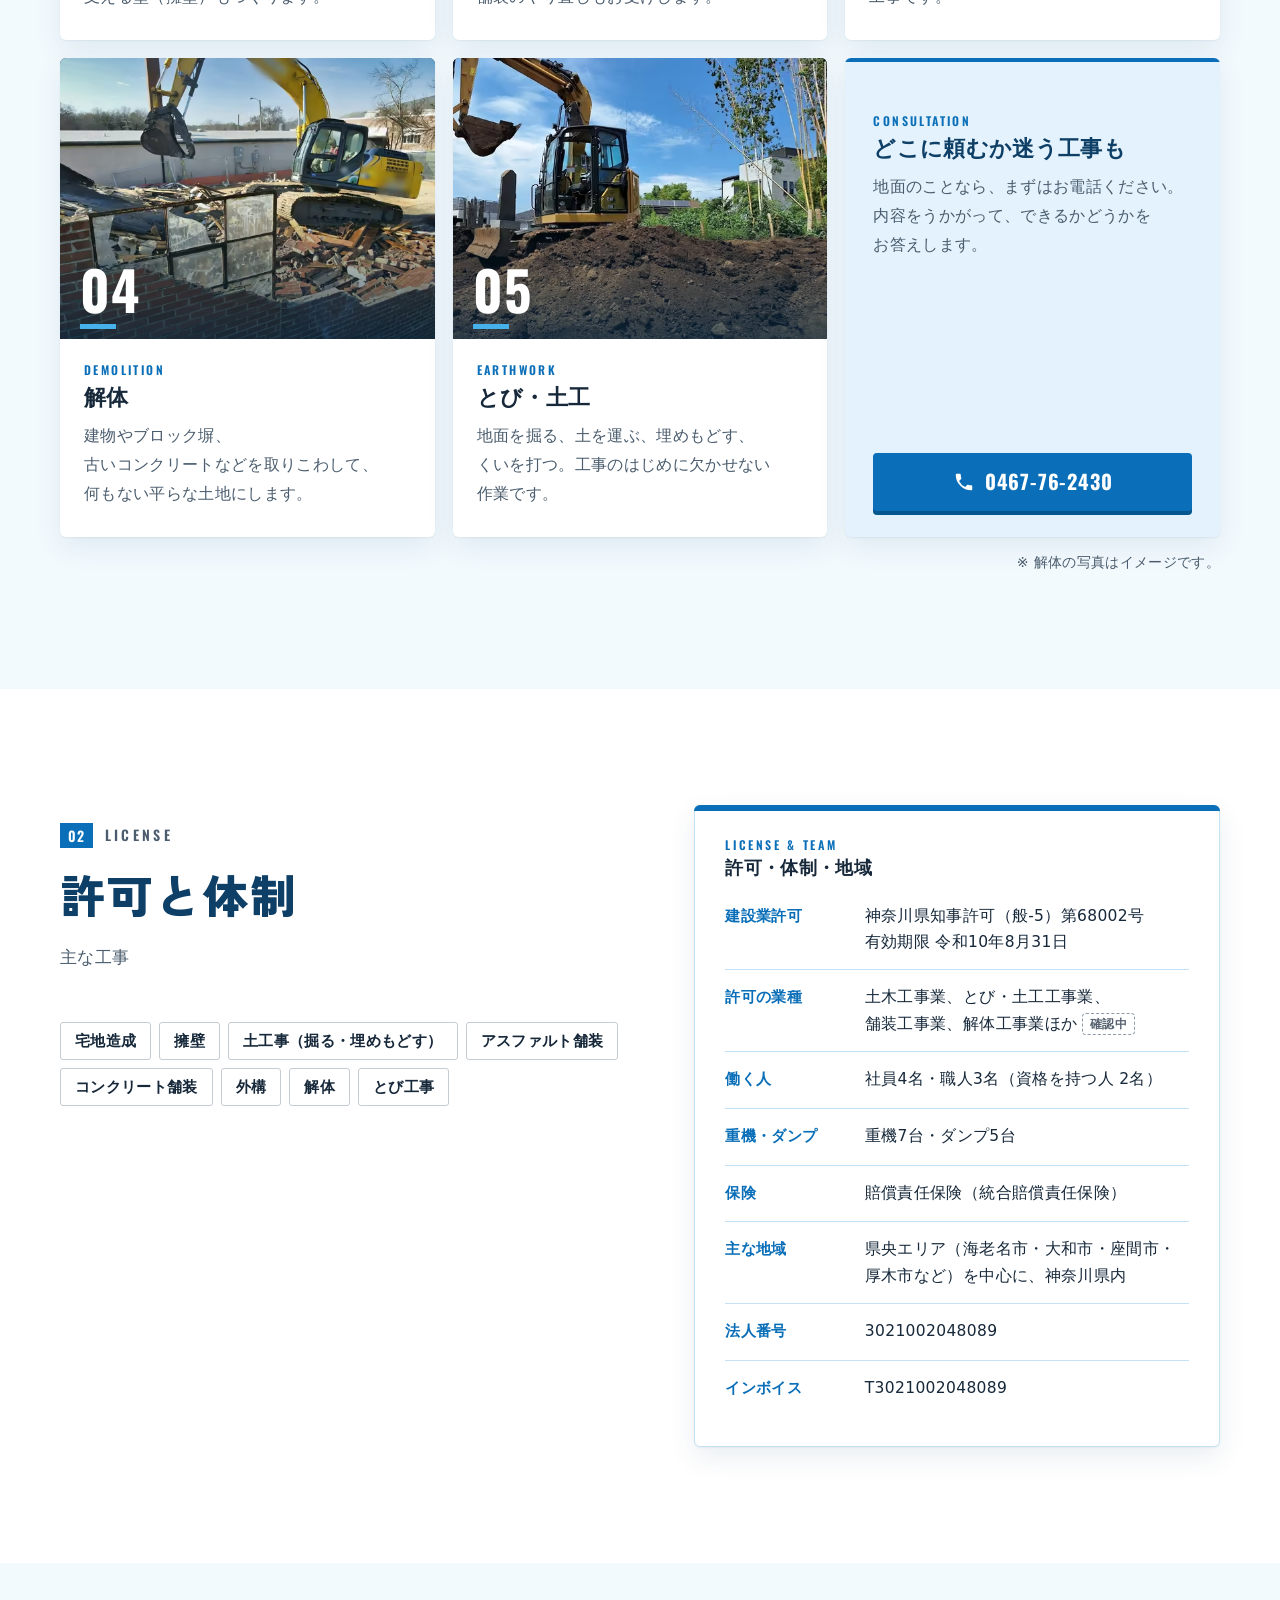
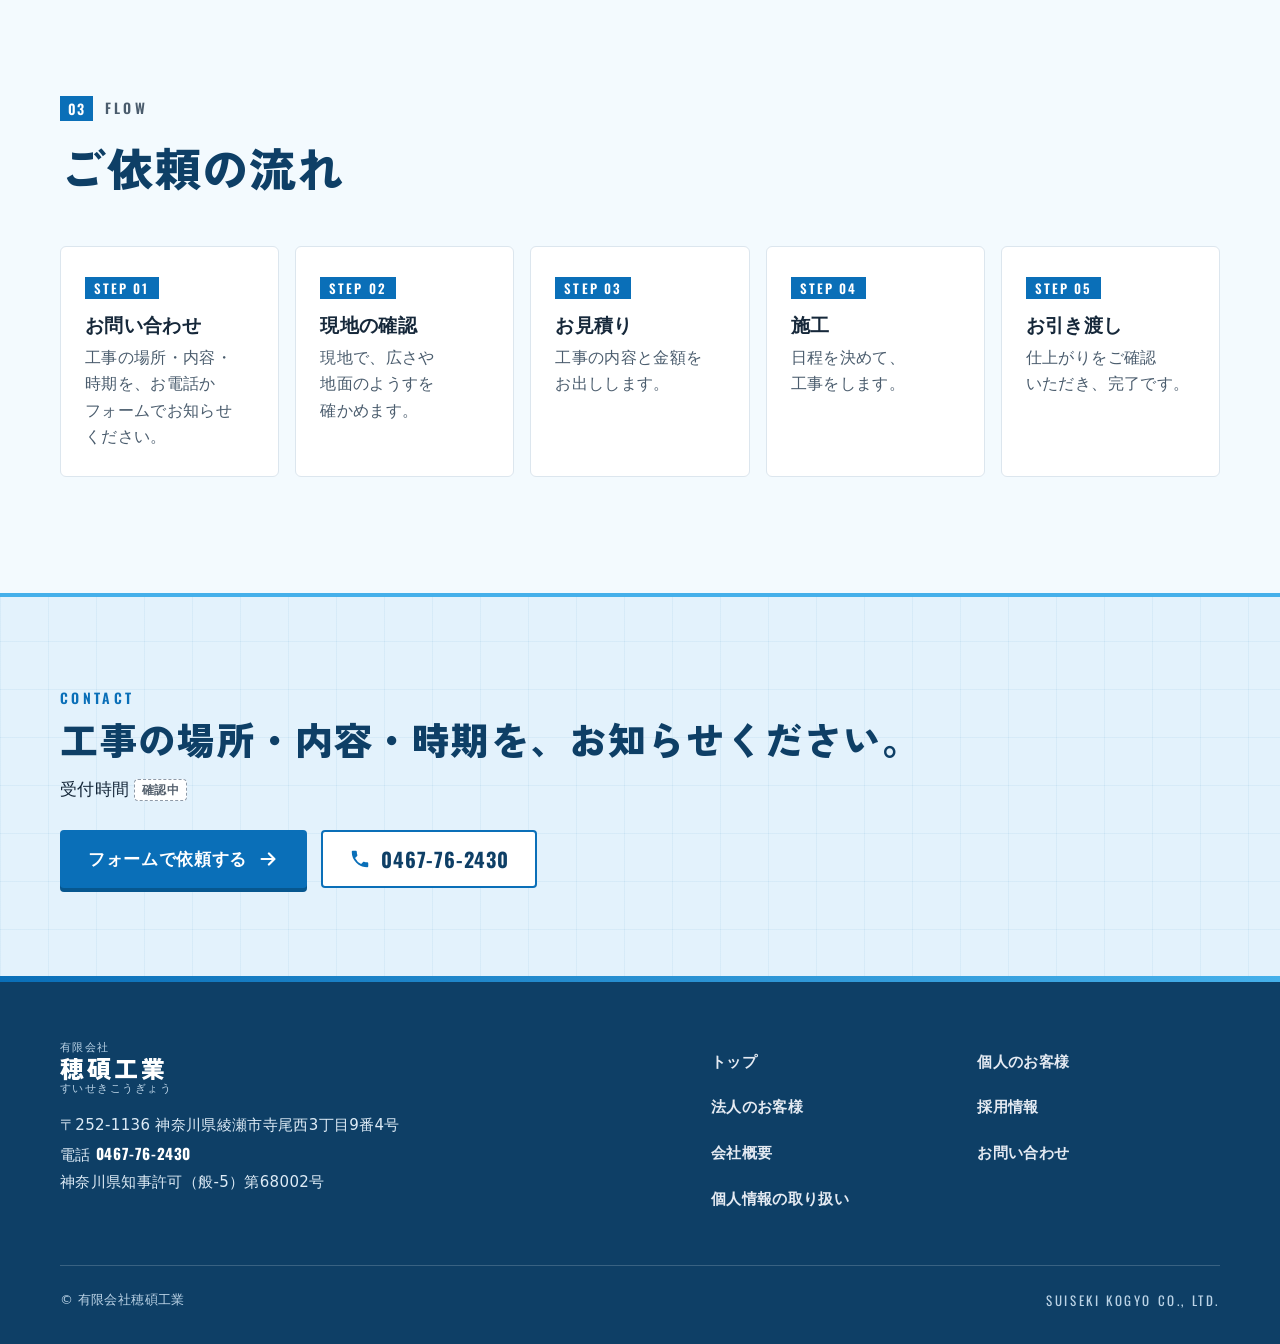
==== commit 059275a7: "会社の現場の写真6枚に入れかえる（解体だけ素材写真のまま） Co-Authored-By: Claude Opus 5.5 <noreply@anthropic.com>" ====
--- a/business.html
+++ b/business.html
@@ -9,8 +9,8 @@
 <meta name="theme-color" content="#FFFFFF">
 <link rel="preconnect" href="https://fonts.googleapis.com">
 <link rel="preconnect" href="https://fonts.gstatic.com" crossorigin>
-<link rel="stylesheet" href="https://fonts.googleapis.com/css2?family=Oswald:wght@600;700&family=Zen+Kaku+Gothic+New:wght@900&display=swap&text=%20%21%23%25%26%27%28%29%2B%2C-.%2F0123456789%3A%3FABCDEFGHIJKLMNOPQRSTUVWXYZabcdefghijklmnopqrstuvwxyz%E3%80%81%E3%80%82%E3%81%82%E3%81%84%E3%81%86%E3%81%88%E3%81%8A%E3%81%8B%E3%81%8C%E3%81%8D%E3%81%8E%E3%81%8F%E3%81%91%E3%81%93%E3%81%94%E3%81%95%E3%81%97%E3%81%99%E3%81%9A%E3%81%9B%E3%81%9F%E3%81%A0%E3%81%A1%E3%81%A3%E3%81%A4%E3%81%A6%E3%81%A7%E3%81%A8%E3%81%A9%E3%81%AA%E3%81%AB%E3%81%AE%E3%81%AF%E3%81%B6%E3%81%B8%E3%81%BB%E3%81%BE%E3%81%BF%E3%82%81%E3%82%82%E3%82%87%E3%82%88%E3%82%89%E3%82%8A%E3%82%8B%E3%82%8C%E3%82%8F%E3%82%92%E3%82%93%E3%82%A2%E3%82%A6%E3%82%A9%E3%82%AB%E3%82%AF%E3%82%B8%E3%82%B9%E3%82%BB%E3%82%BF%E3%83%83%E3%83%8F%E3%83%95%E3%83%96%E3%83%9A%E3%83%9B%E3%83%A0%E3%83%A1%E3%83%AD%E3%83%BB%E3%83%BC%E4%B8%80%E4%B8%8D%E4%B8%BB%E4%BA%8B%E4%BA%BA%E4%BB%95%E4%BB%B6%E4%BC%9A%E4%BD%93%E4%BD%9C%E4%BD%BF%E4%BE%8B%E4%BE%9D%E5%80%8B%E5%83%8D%E5%85%88%E5%86%85%E5%87%BA%E5%88%B6%E5%89%8D%E5%8A%A9%E5%8B%95%E5%8B%99%E5%8B%9F%E5%8D%88%E5%8E%BB%E5%8F%96%E5%8F%97%E5%8F%AF%E5%8F%B0%E5%90%88%E5%95%8F%E5%9B%B0%E5%9C%9F%E5%9C%B0%E5%A0%B1%E5%A0%B4%E5%A1%80%E5%A4%89%E5%A4%96%E5%AE%B6%E5%AE%B9%E5%AF%BA%E5%B0%BE%E5%B1%A4%E5%B7%A5%E5%B8%82%E5%BA%8A%E5%BA%97%E5%BD%B9%E5%BE%8C%E5%BF%9C%E6%83%85%E6%88%90%E6%89%80%E6%89%B1%E6%8B%85%E6%8E%A1%E6%92%A4%E6%95%99%E6%97%A5%E6%98%BC%E6%99%82%E6%9B%9C%E6%9C%89%E6%9C%9F%E6%9C%A8%E6%9C%AA%E6%9D%A1%E6%A5%AD%E6%A6%82%E6%A7%8B%E6%B0%97%E6%B1%BA%E6%B5%81%E6%B6%88%E6%B8%A1%E7%80%AC%E7%8F%BE%E7%90%86%E7%94%A3%E7%94%A8%E7%9A%84%E7%9B%A4%E7%9B%AE%E7%9B%B4%E7%9B%B8%E7%9F%A5%E7%A2%A9%E7%A4%BE%E7%A5%9D%E7%A9%82%E7%A9%8D%E7%AE%A1%E7%B5%8C%E7%B6%BE%E7%B7%92%E8%88%97%E8%A1%A8%E8%A3%85%E8%A3%9C%E8%A5%BF%E8%A6%81%E8%A6%8B%E8%A7%A3%E8%A8%98%E8%A8%B1%E8%AB%87%E8%B2%A0%E8%B3%AA%E8%B6%B3%E8%B7%AF%E8%BB%8A%E8%BB%BD%E9%80%A0%E9%81%B8%E9%8C%B2%E9%95%B7%E9%99%90%E9%9B%86%E9%9D%A2%E9%A0%BC%E9%A7%90%E9%A8%93%EF%BC%88%EF%BC%89%EF%BC%9F">
-<link rel="preload" as="image" type="image/avif" imagesrcset="assets/photos/slide-civil-960.avif 960w, assets/photos/slide-civil-1600.avif 1600w, assets/photos/slide-civil-2400.avif 2400w" imagesizes="(max-width:900px) 100vw, 54vw" fetchpriority="high">
+<link rel="stylesheet" href="https://fonts.googleapis.com/css2?family=Oswald:wght@600;700&family=Zen+Kaku+Gothic+New:wght@900&display=swap&text=%20%21%23%25%26%27%28%29%2B%2C-.%2F0123456789%3A%3FABCDEFGHIJKLMNOPQRSTUVWXYZabcdefghijklmnopqrstuvwxyz%E3%80%81%E3%80%82%E3%81%82%E3%81%84%E3%81%86%E3%81%88%E3%81%8A%E3%81%8B%E3%81%8C%E3%81%8D%E3%81%8E%E3%81%8F%E3%81%91%E3%81%93%E3%81%94%E3%81%95%E3%81%97%E3%81%99%E3%81%9A%E3%81%9B%E3%81%9D%E3%81%9F%E3%81%A0%E3%81%A1%E3%81%A3%E3%81%A4%E3%81%A6%E3%81%A7%E3%81%A8%E3%81%A9%E3%81%AA%E3%81%AB%E3%81%AD%E3%81%AE%E3%81%AF%E3%81%B6%E3%81%B8%E3%81%BB%E3%81%BE%E3%81%BF%E3%82%81%E3%82%82%E3%82%87%E3%82%88%E3%82%89%E3%82%8A%E3%82%8B%E3%82%8C%E3%82%8F%E3%82%92%E3%82%93%E3%82%A2%E3%82%A6%E3%82%A9%E3%82%AB%E3%82%AF%E3%82%B8%E3%82%B9%E3%82%BB%E3%82%BF%E3%83%83%E3%83%8F%E3%83%95%E3%83%96%E3%83%9A%E3%83%9B%E3%83%A0%E3%83%A1%E3%83%AD%E3%83%BB%E3%83%BC%E4%B8%80%E4%B8%8D%E4%B8%BB%E4%BA%8B%E4%BA%BA%E4%BB%95%E4%BB%B6%E4%BC%9A%E4%BD%93%E4%BD%9C%E4%BD%BF%E4%BE%8B%E4%BE%9D%E5%80%8B%E5%83%8D%E5%85%88%E5%86%85%E5%87%BA%E5%88%B6%E5%89%8D%E5%8A%A9%E5%8B%95%E5%8B%99%E5%8B%9F%E5%8D%88%E5%8E%BB%E5%8F%96%E5%8F%97%E5%8F%AF%E5%8F%B0%E5%90%88%E5%95%8F%E5%9B%B0%E5%9C%9F%E5%A0%B1%E5%A0%B4%E5%A1%80%E5%A4%89%E5%A4%96%E5%AE%88%E5%AE%B6%E5%AE%B9%E5%B1%A4%E5%B7%A5%E5%B8%82%E5%BA%8A%E5%BA%97%E5%BD%B9%E5%BE%8C%E5%BF%9C%E6%83%85%E6%88%90%E6%89%80%E6%89%B1%E6%8B%85%E6%8E%A1%E6%92%A4%E6%95%99%E6%97%A5%E6%98%BC%E6%99%82%E6%9A%AE%E6%9B%9C%E6%9C%89%E6%9C%9F%E6%9C%A8%E6%9C%AA%E6%9D%A1%E6%A5%AD%E6%A6%82%E6%A7%8B%E6%B0%97%E6%B1%BA%E6%B5%81%E6%B6%88%E6%B8%A1%E7%80%AC%E7%8F%BE%E7%90%86%E7%94%A3%E7%94%A8%E7%9A%84%E7%9B%A4%E7%9B%AE%E7%9B%B4%E7%9B%B8%E7%9F%A5%E7%A2%A9%E7%A4%BE%E7%A5%9D%E7%A9%82%E7%A9%8D%E7%AE%A1%E7%B5%8C%E7%B6%BE%E7%B7%92%E8%88%97%E8%A1%A8%E8%A3%85%E8%A3%9C%E8%A6%81%E8%A6%8B%E8%A7%A3%E8%A8%98%E8%A8%B1%E8%AB%87%E8%B2%A0%E8%B3%AA%E8%B6%B3%E8%B7%AF%E8%BB%8A%E8%BB%BD%E9%80%A0%E9%81%B8%E9%8C%B2%E9%95%B7%E9%99%90%E9%9B%86%E9%A0%BC%E9%A7%90%E9%A8%93%EF%BC%88%EF%BC%89%EF%BC%9F">
+<link rel="preload" as="image" type="image/avif" imagesrcset="assets/photos/slide-road-960.avif 960w, assets/photos/slide-road-1176.avif 1176w" imagesizes="(max-width:900px) 100vw, 54vw" fetchpriority="high">
 <link rel="stylesheet" href="assets/site.css">
 </head>
 <body>
@@ -39,7 +39,7 @@
 
 <main id="main">
   <section class="phero phero-photo is-wide" aria-labelledby="ph-h1">
-    <picture class="hero-bg"><source type="image/avif" srcset="assets/photos/slide-civil-960.avif 960w, assets/photos/slide-civil-1600.avif 1600w, assets/photos/slide-civil-2400.avif 2400w" sizes="(max-width:900px) 100vw, 54vw"><img src="assets/photos/slide-civil-1600.webp" srcset="assets/photos/slide-civil-960.webp 960w, assets/photos/slide-civil-1600.webp 1600w, assets/photos/slide-civil-2400.webp 2400w" sizes="(max-width:900px) 100vw, 54vw" width="2400" height="1351" alt="" decoding="async" fetchpriority="high"></picture>
+    <picture class="hero-bg"><source type="image/avif" srcset="assets/photos/slide-road-960.avif 960w, assets/photos/slide-road-1176.avif 1176w" sizes="(max-width:900px) 100vw, 54vw"><img src="assets/photos/slide-road-1176.webp" srcset="assets/photos/slide-road-960.webp 960w, assets/photos/slide-road-1176.webp 1176w" sizes="(max-width:900px) 100vw, 54vw" width="1176" height="882" alt="" decoding="async" fetchpriority="high"></picture>
     <div class="wrap">
       <ol class="crumbs" aria-label="現在の場所"><li><a href="./">トップ</a></li><li>法人のお客様</li></ol>
       <p class="eyebrow">For Business</p>
@@ -50,7 +50,6 @@
         <a class="btn btn-ghost" href="tel:0467762430" data-place="biz-hero"><svg viewBox="0 0 24 24" aria-hidden="true"><path fill="currentColor" d="M6.6 10.8a15.2 15.2 0 0 0 6.6 6.6l2.2-2.2c.3-.3.7-.4 1-.2 1.1.4 2.3.6 3.6.6.6 0 1 .4 1 1V20c0 .6-.4 1-1 1A17 17 0 0 1 3 4c0-.6.4-1 1-1h3.5c.6 0 1 .4 1 1 0 1.3.2 2.5.6 3.6.1.3 0 .7-.2 1z"/></svg><span class="tel-no">0467-76-2430</span></a>
       </div>
     </div>
-    <p class="photo-note">写真はイメージです</p>
   </section>
   <div class="hazard" aria-hidden="true"></div>
 
@@ -63,7 +62,7 @@
       </div>
       <div class="svc-grid">
         <article class="svc rv">
-          <figure class="svc-ph rv-ph"><picture><source type="image/avif" srcset="assets/photos/civil-240.avif 240w, assets/photos/civil-560.avif 560w, assets/photos/civil-800.avif 800w" sizes="(max-width: 640px) 112px, (max-width: 1000px) 50vw, 380px"><img src="assets/photos/civil-560.webp" srcset="assets/photos/civil-240.webp 240w, assets/photos/civil-560.webp 560w, assets/photos/civil-800.webp 800w" sizes="(max-width: 640px) 112px, (max-width: 1000px) 50vw, 380px" width="1200" height="900" alt="大きな現場で土を掘る重機" decoding="async" loading="lazy"></picture><span class="svc-no" aria-hidden="true">01</span></figure>
+          <figure class="svc-ph rv-ph"><picture><source type="image/avif" srcset="assets/photos/civil-240.avif 240w, assets/photos/civil-560.avif 560w, assets/photos/civil-800.avif 800w" sizes="(max-width: 640px) 112px, (max-width: 1000px) 50vw, 380px"><img src="assets/photos/civil-560.webp" srcset="assets/photos/civil-240.webp 240w, assets/photos/civil-560.webp 560w, assets/photos/civil-800.webp 800w" sizes="(max-width: 640px) 112px, (max-width: 1000px) 50vw, 380px" width="1200" height="900" alt="ブロックを積んだ、土をささえる壁の現場" decoding="async" loading="lazy"></picture><span class="svc-no" aria-hidden="true">01</span></figure>
           <div class="svc-body">
             <h3><span class="en">Civil Works</span>土木・造成</h3>
             <p class="svc-short">土地を平らにして、家や道の土台をつくります。</p>
@@ -71,7 +70,7 @@
           </div>
         </article>
         <article class="svc rv">
-          <figure class="svc-ph rv-ph"><picture><source type="image/avif" srcset="assets/photos/paving-240.avif 240w, assets/photos/paving-560.avif 560w, assets/photos/paving-800.avif 800w" sizes="(max-width: 640px) 112px, (max-width: 1000px) 50vw, 380px"><img src="assets/photos/paving-560.webp" srcset="assets/photos/paving-240.webp 240w, assets/photos/paving-560.webp 560w, assets/photos/paving-800.webp 800w" sizes="(max-width: 640px) 112px, (max-width: 1000px) 50vw, 380px" width="1200" height="900" alt="夜にアスファルトを敷く作業" decoding="async" loading="lazy"></picture><span class="svc-no" aria-hidden="true">02</span></figure>
+          <figure class="svc-ph rv-ph"><picture><source type="image/avif" srcset="assets/photos/paving-240.avif 240w, assets/photos/paving-560.avif 560w, assets/photos/paving-800.avif 800w" sizes="(max-width: 640px) 112px, (max-width: 1000px) 50vw, 380px"><img src="assets/photos/paving-560.webp" srcset="assets/photos/paving-240.webp 240w, assets/photos/paving-560.webp 560w, assets/photos/paving-800.webp 800w" sizes="(max-width: 640px) 112px, (max-width: 1000px) 50vw, 380px" width="1200" height="900" alt="舗装を終えた、新しい宅地の道路" decoding="async" loading="lazy"></picture><span class="svc-no" aria-hidden="true">02</span></figure>
           <div class="svc-body">
             <h3><span class="en">Paving</span>舗装</h3>
             <p class="svc-short">道路や駐車場を、アスファルトやコンクリートで。</p>
@@ -79,7 +78,7 @@
           </div>
         </article>
         <article class="svc rv">
-          <figure class="svc-ph rv-ph"><picture><source type="image/avif" srcset="assets/photos/exterior-240.avif 240w, assets/photos/exterior-560.avif 560w, assets/photos/exterior-800.avif 800w" sizes="(max-width: 640px) 112px, (max-width: 1000px) 50vw, 380px"><img src="assets/photos/exterior-560.webp" srcset="assets/photos/exterior-240.webp 240w, assets/photos/exterior-560.webp 560w, assets/photos/exterior-800.webp 800w" sizes="(max-width: 640px) 112px, (max-width: 1000px) 50vw, 380px" width="1200" height="900" alt="コンクリートをならす作業員" decoding="async" loading="lazy"></picture><span class="svc-no" aria-hidden="true">03</span></figure>
+          <figure class="svc-ph rv-ph"><picture><source type="image/avif" srcset="assets/photos/exterior-240.avif 240w, assets/photos/exterior-560.avif 560w, assets/photos/exterior-800.avif 800w" sizes="(max-width: 640px) 112px, (max-width: 1000px) 50vw, 380px"><img src="assets/photos/exterior-560.webp" srcset="assets/photos/exterior-240.webp 240w, assets/photos/exterior-560.webp 560w, assets/photos/exterior-800.webp 800w" sizes="(max-width: 640px) 112px, (max-width: 1000px) 50vw, 380px" width="1200" height="900" alt="コンクリートの壁と階段の現場" decoding="async" loading="lazy"></picture><span class="svc-no" aria-hidden="true">03</span></figure>
           <div class="svc-body">
             <h3><span class="en">Exterior</span>外構</h3>
             <p class="svc-short">駐車場・ブロック塀・フェンスなど、建物まわりの工事です。</p>
@@ -95,7 +94,7 @@
           </div>
         </article>
         <article class="svc rv">
-          <figure class="svc-ph rv-ph"><picture><source type="image/avif" srcset="assets/photos/earthwork-240.avif 240w, assets/photos/earthwork-560.avif 560w, assets/photos/earthwork-800.avif 800w" sizes="(max-width: 640px) 112px, (max-width: 1000px) 50vw, 380px"><img src="assets/photos/earthwork-560.webp" srcset="assets/photos/earthwork-240.webp 240w, assets/photos/earthwork-560.webp 560w, assets/photos/earthwork-800.webp 800w" sizes="(max-width: 640px) 112px, (max-width: 1000px) 50vw, 380px" width="1200" height="900" alt="掘った溝にコンクリートを入れる作業" decoding="async" loading="lazy"></picture><span class="svc-no" aria-hidden="true">05</span></figure>
+          <figure class="svc-ph rv-ph"><picture><source type="image/avif" srcset="assets/photos/earthwork-240.avif 240w, assets/photos/earthwork-560.avif 560w, assets/photos/earthwork-800.avif 800w" sizes="(max-width: 640px) 112px, (max-width: 1000px) 50vw, 380px"><img src="assets/photos/earthwork-560.webp" srcset="assets/photos/earthwork-240.webp 240w, assets/photos/earthwork-560.webp 560w, assets/photos/earthwork-800.webp 800w" sizes="(max-width: 640px) 112px, (max-width: 1000px) 50vw, 380px" width="1200" height="900" alt="土を動かすショベル" decoding="async" loading="lazy"></picture><span class="svc-no" aria-hidden="true">05</span></figure>
           <div class="svc-body">
             <h3><span class="en">Earthwork</span>とび・土工</h3>
             <p class="svc-short">掘る・運ぶ・埋めもどす。工事のはじめの作業です。</p>
@@ -110,7 +109,7 @@
           <a class="btn btn-main" href="tel:0467762430" data-place="service"><svg viewBox="0 0 24 24" aria-hidden="true"><path fill="currentColor" d="M6.6 10.8a15.2 15.2 0 0 0 6.6 6.6l2.2-2.2c.3-.3.7-.4 1-.2 1.1.4 2.3.6 3.6.6.6 0 1 .4 1 1V20c0 .6-.4 1-1 1A17 17 0 0 1 3 4c0-.6.4-1 1-1h3.5c.6 0 1 .4 1 1 0 1.3.2 2.5.6 3.6.1.3 0 .7-.2 1z"/></svg><span class="tel-no">0467-76-2430</span></a>
         </article>
       </div>
-      <p class="note photo-cap">※ 写真はイメージです。</p>
+      <p class="note photo-cap">※ 解体の写真はイメージです。</p>
     </div>
   </section>
 
--- a/assets/site.css
+++ b/assets/site.css
@@ -439,7 +439,7 @@
 .phero-lead{max-width:34em;margin:22px 0 0;font-size:18px;color:var(--on-dark-2)}
 .phero .wrap{z-index:1}
 .phero-photo{isolation:isolate;padding-bottom:88px}
-.phero-photo .hero-bg img{object-position:50% 30%}
+.phero-photo .hero-bg img{object-position:var(--pos,50% 30%)}
 .phero-photo::before{content:"";position:absolute;top:0;bottom:0;left:calc(46% - 2px);width:12%;z-index:-1;background:linear-gradient(90deg,var(--hb),rgba(227,242,252,0))}
 .phero-photo .wrap>*:not(.phero-grid),.phero-photo .phero-grid>:first-child{max-width:min(620px,41vw)}
 @media (max-width:900px){.phero-photo::before{display:none}.phero-photo .wrap>*:not(.phero-grid),.phero-photo .phero-grid>:first-child{max-width:none}}
@@ -729,7 +729,7 @@
 @media (max-width:480px){.facts-lite div{grid-template-columns:minmax(0,1fr);gap:2px;padding:10px 0}.facts-lite dt{font-size:14px;color:var(--sub)}}
 
 /* ---------- 個人・法人・会社概要・お問い合わせのページ ---------- */
-.phero-photo.is-wide .hero-bg img{object-position:62% 50%}
+.phero-photo.is-wide .hero-bg img{object-position:var(--pos,62% 50%)}
 .subsidy{position:relative;max-width:920px;padding:32px 32px 30px 38px;border:1px solid var(--sky-200);border-radius:var(--r);background:var(--sky-50)}
 .subsidy::before{content:"";position:absolute;left:0;top:0;bottom:0;width:6px;border-radius:var(--r) 0 0 var(--r);background:var(--blue)}
 .sub-amount{display:grid;grid-template-columns:repeat(2,minmax(0,1fr));gap:12px}
@@ -754,3 +754,69 @@
 @media (max-width:900px){
   .phero.phero-photo{padding-top:calc(var(--ph-sp) + 22px)}
 }
+
+/* ---------- 代表のあいさつ（会社概要） ---------- */
+.msg{position:relative;max-width:820px;margin-inline:auto;padding:52px 60px 48px;border-top:4px solid var(--blue);border-radius:var(--r);background:#fff;box-shadow:var(--shadow)}
+.msg h2{font-size:clamp(26px,3.4vw,40px);margin-bottom:28px}
+.msg-body p{margin:0 0 1.2em}
+.msg-sign{margin:36px 0 0;text-align:right;font-weight:700;line-height:1.7;color:var(--navy)}
+.msg-sign span{display:block}
+.msg-sign span:last-child{font-size:20px;letter-spacing:.06em}
+@media (max-width:600px){.msg{padding:32px 20px 30px}.msg h2{margin-bottom:20px}.msg-sign{margin-top:26px}}
+
+/* ---------- 最初に社名を出す幕（トップだけ・2026-11-17） ----------
+   head の小さなスクリプトが html.has-intro を付けたときだけ出す（「動きを減らす」・データ節約・戻る・サイトの中からの移動では出ない）。
+   0.3秒〜：社名が1字ずつ、ぼんやりから浮かぶ → 2.3秒〜：社名がぼんやり消える → 2.5秒〜：幕がとけて、ぼやけたページにピントが合う（約3.9秒で終わり）。
+   押す・キー・スクロールで、すぐに消える（site.js の 4.5)）。JS が止まっても、CSS だけで消える。 */
+.intro{display:none}
+html.has-intro .intro{position:fixed;inset:0;z-index:300;display:grid;place-items:center;padding:24px;overflow:hidden;-webkit-backdrop-filter:blur(18px);backdrop-filter:blur(18px);animation:introVeil 1.4s cubic-bezier(.4,0,.2,1) 2.5s forwards}
+html.has-intro .intro::before{content:"";position:absolute;inset:0;z-index:-1;background:radial-gradient(130% 95% at 50% 46%,#fff 0%,#fff 40%,var(--sky-50) 70%,var(--sky-100) 100%);animation:introBg 1.1s cubic-bezier(.4,0,.2,1) 2.45s forwards}
+.intro-in{position:relative;text-align:center;animation:introAway 1.2s cubic-bezier(.5,0,.25,1) 2.3s forwards}
+.intro-en{margin:0 0 20px;padding-left:.5em;font-family:var(--f-en);font-weight:600;font-size:clamp(12px,1.1vw,15px);line-height:1;letter-spacing:.5em;text-transform:uppercase;color:var(--blue);animation:introSpread 1.6s cubic-bezier(.2,.7,.2,1) .1s both}
+.intro-name{display:flex;align-items:baseline;justify-content:center;gap:.4em;margin:0;font-family:var(--f-head);font-weight:900;line-height:1.15;color:var(--navy);white-space:nowrap}
+.intro-name i{display:inline-block;font-style:normal;animation:introIn 1.1s cubic-bezier(.2,.7,.2,1) calc(.3s + var(--i) * .075s) both}
+.intro-pre{font-size:clamp(18px,2.2vw,30px)}
+.intro-pre i+i{margin-left:.12em}
+.intro-main{font-size:clamp(40px,8vw,118px)}
+.intro-main i+i{margin-left:.06em}
+.intro-line{display:block;width:min(380px,64vw);height:3px;margin:28px auto 0;border-radius:2px;background:var(--hazard);animation:introLine 1.1s cubic-bezier(.7,0,.2,1) .95s both}
+.intro-sub{margin:16px 0 0;padding-left:.34em;font-family:var(--f-en);font-weight:600;font-size:clamp(11px,1vw,13px);line-height:1.4;letter-spacing:.34em;text-transform:uppercase;color:var(--sub);animation:introFade 1s ease 1.35s both}
+/* 押す・キー・スクロールで、すぐに消す（同じ名前の動きだと時間だけが変わって一気に消えるので、別の名前にする） */
+html.has-intro .intro.is-skip{animation:introVeilQ .55s ease forwards}
+html.has-intro .intro.is-skip::before{animation:introBgQ .45s ease forwards}
+.intro.is-skip .intro-in{animation:introAwayQ .4s ease forwards}
+html.has-intro .intro.is-out,html.has-intro .intro.is-skip{pointer-events:none}
+/* 幕がとけるとき、写真が少し引き、字が少し上がる（字は隠さない） */
+html.has-intro .hs{overflow:hidden}
+html.has-intro .hs-slides{animation:introPh 2.8s cubic-bezier(.2,.7,.2,1) 2.45s both}
+html.has-intro .hero-in>*{animation:introUp 1.4s cubic-bezier(.2,.7,.2,1) calc(2.6s + var(--d,0s)) both}
+html.intro-skip .hs-slides{animation:introPh2 1.8s cubic-bezier(.2,.7,.2,1) both}
+html.intro-skip .hero-in>*{animation:introUp2 1s cubic-bezier(.2,.7,.2,1) var(--d,0s) both}
+.hero-in>:nth-child(2){--d:.07s}
+.hero-in>:nth-child(3){--d:.14s}
+.hero-in>:nth-child(4){--d:.21s}
+.hero-in>:nth-child(5){--d:.28s}
+@keyframes introIn{from{opacity:0;filter:blur(16px);transform:translateY(.16em) scale(1.04)}60%{opacity:1}to{opacity:1;filter:blur(0);transform:none}}
+@keyframes introSpread{from{opacity:0;letter-spacing:1.1em;filter:blur(6px)}to{opacity:1;filter:blur(0)}}
+@keyframes introFade{from{opacity:0}to{opacity:1}}
+@keyframes introLine{from{transform:scaleX(0)}to{transform:scaleX(1)}}
+@keyframes introAway{to{opacity:0;filter:blur(20px);transform:scale(1.07)}}
+@keyframes introAwayQ{to{opacity:0;filter:blur(20px);transform:scale(1.07)}}
+@keyframes introBg{to{opacity:0}}
+@keyframes introBgQ{to{opacity:0}}
+@keyframes introVeil{to{-webkit-backdrop-filter:blur(0);backdrop-filter:blur(0);visibility:hidden}}
+@keyframes introVeilQ{to{-webkit-backdrop-filter:blur(0);backdrop-filter:blur(0);visibility:hidden}}
+@keyframes introPh{from{transform:scale(1.08)}to{transform:none}}
+@keyframes introPh2{from{transform:scale(1.08)}to{transform:none}}
+@keyframes introUp{from{transform:translateY(26px)}to{transform:none}}
+@keyframes introUp2{from{transform:translateY(26px)}to{transform:none}}
+@media (max-width:600px){
+  .intro-name{flex-direction:column;align-items:center;gap:10px}
+  .intro-pre{font-size:18px}
+  .intro-pre i+i{margin-left:.5em}
+  .intro-main{font-size:clamp(50px,16.5vw,72px)}
+  .intro-en{margin-bottom:22px;font-size:12px}
+  .intro-line{margin-top:26px}
+}
+/* 個別ページの最初の画面の写真の見せる位置（2026-11-17、会社の写真に入れかえて）。ページの <picture class="hero-bg"> の --pos（パソコン）・--pos-sp（スマホ）で決める */
+@media (max-width:900px){.phero-photo .hero-bg img,.phero-photo.is-wide .hero-bg img{object-position:var(--pos-sp,var(--pos,50% 40%))}}
